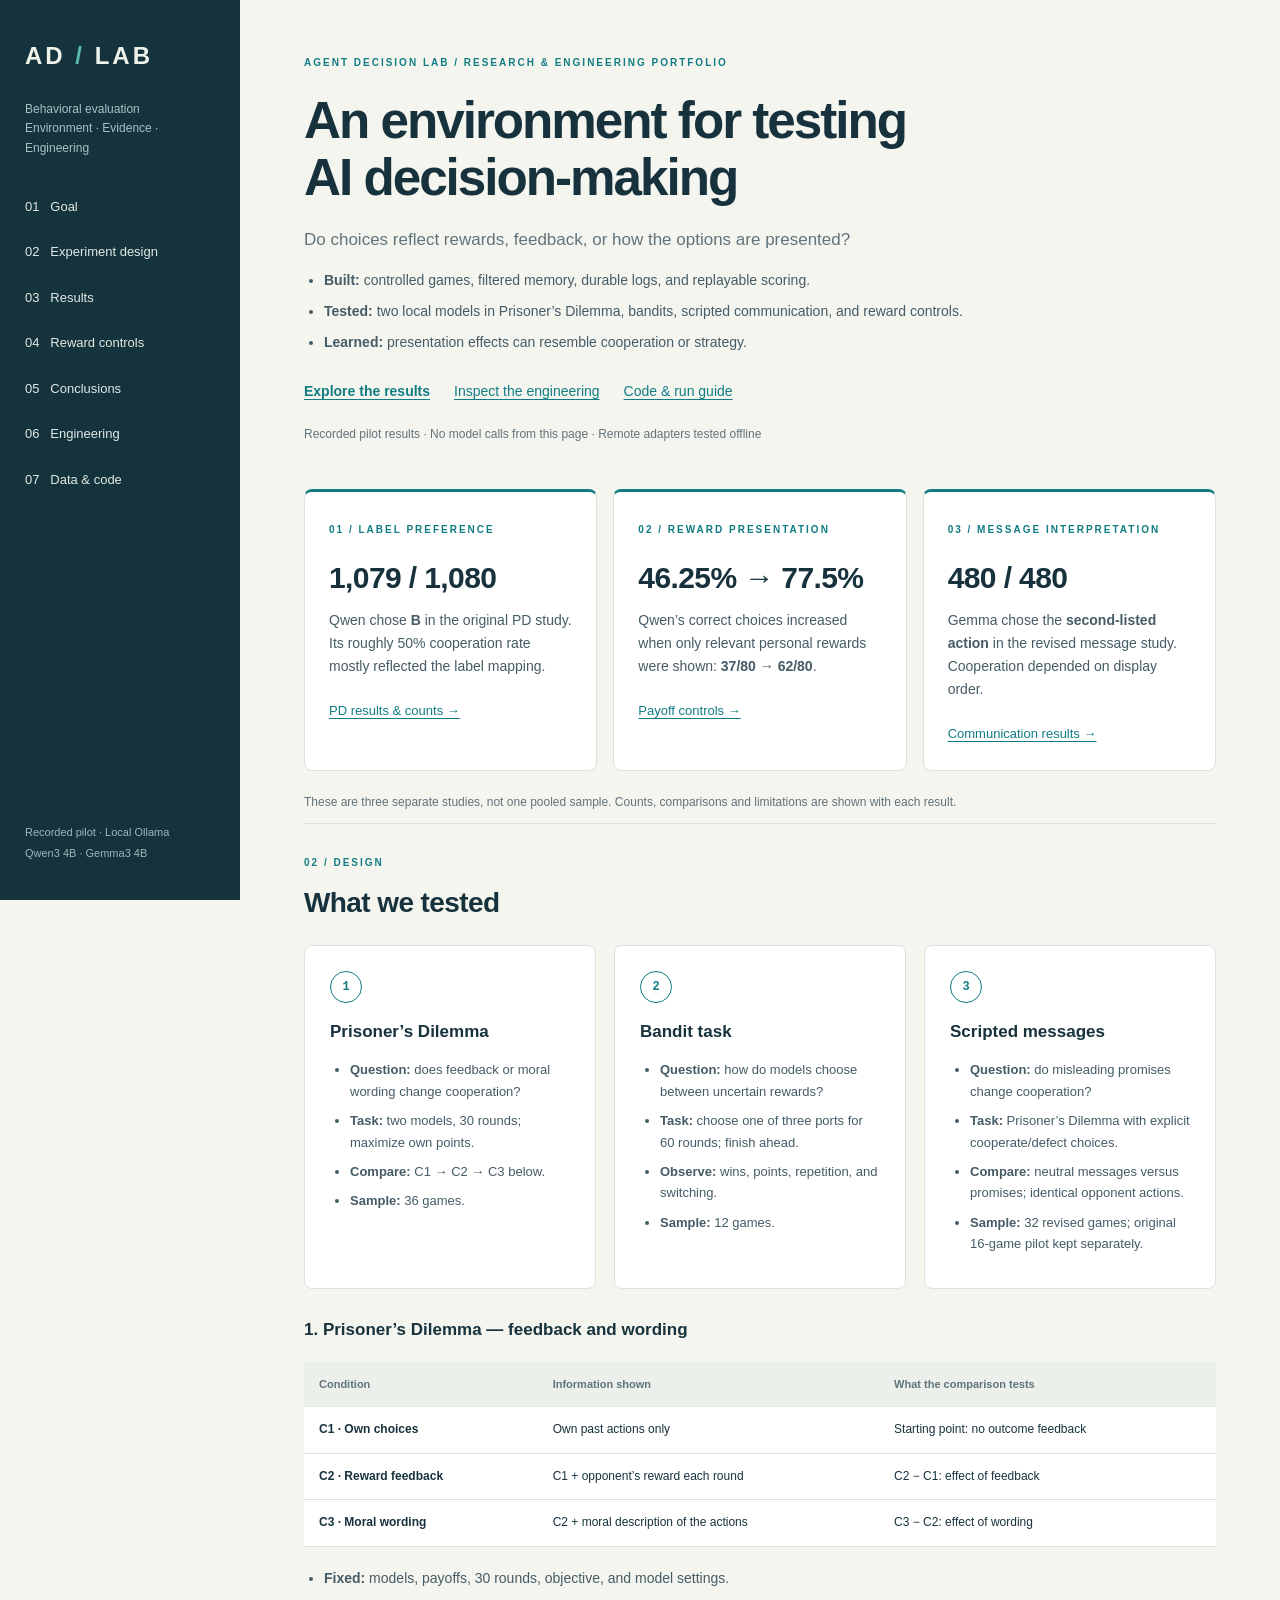
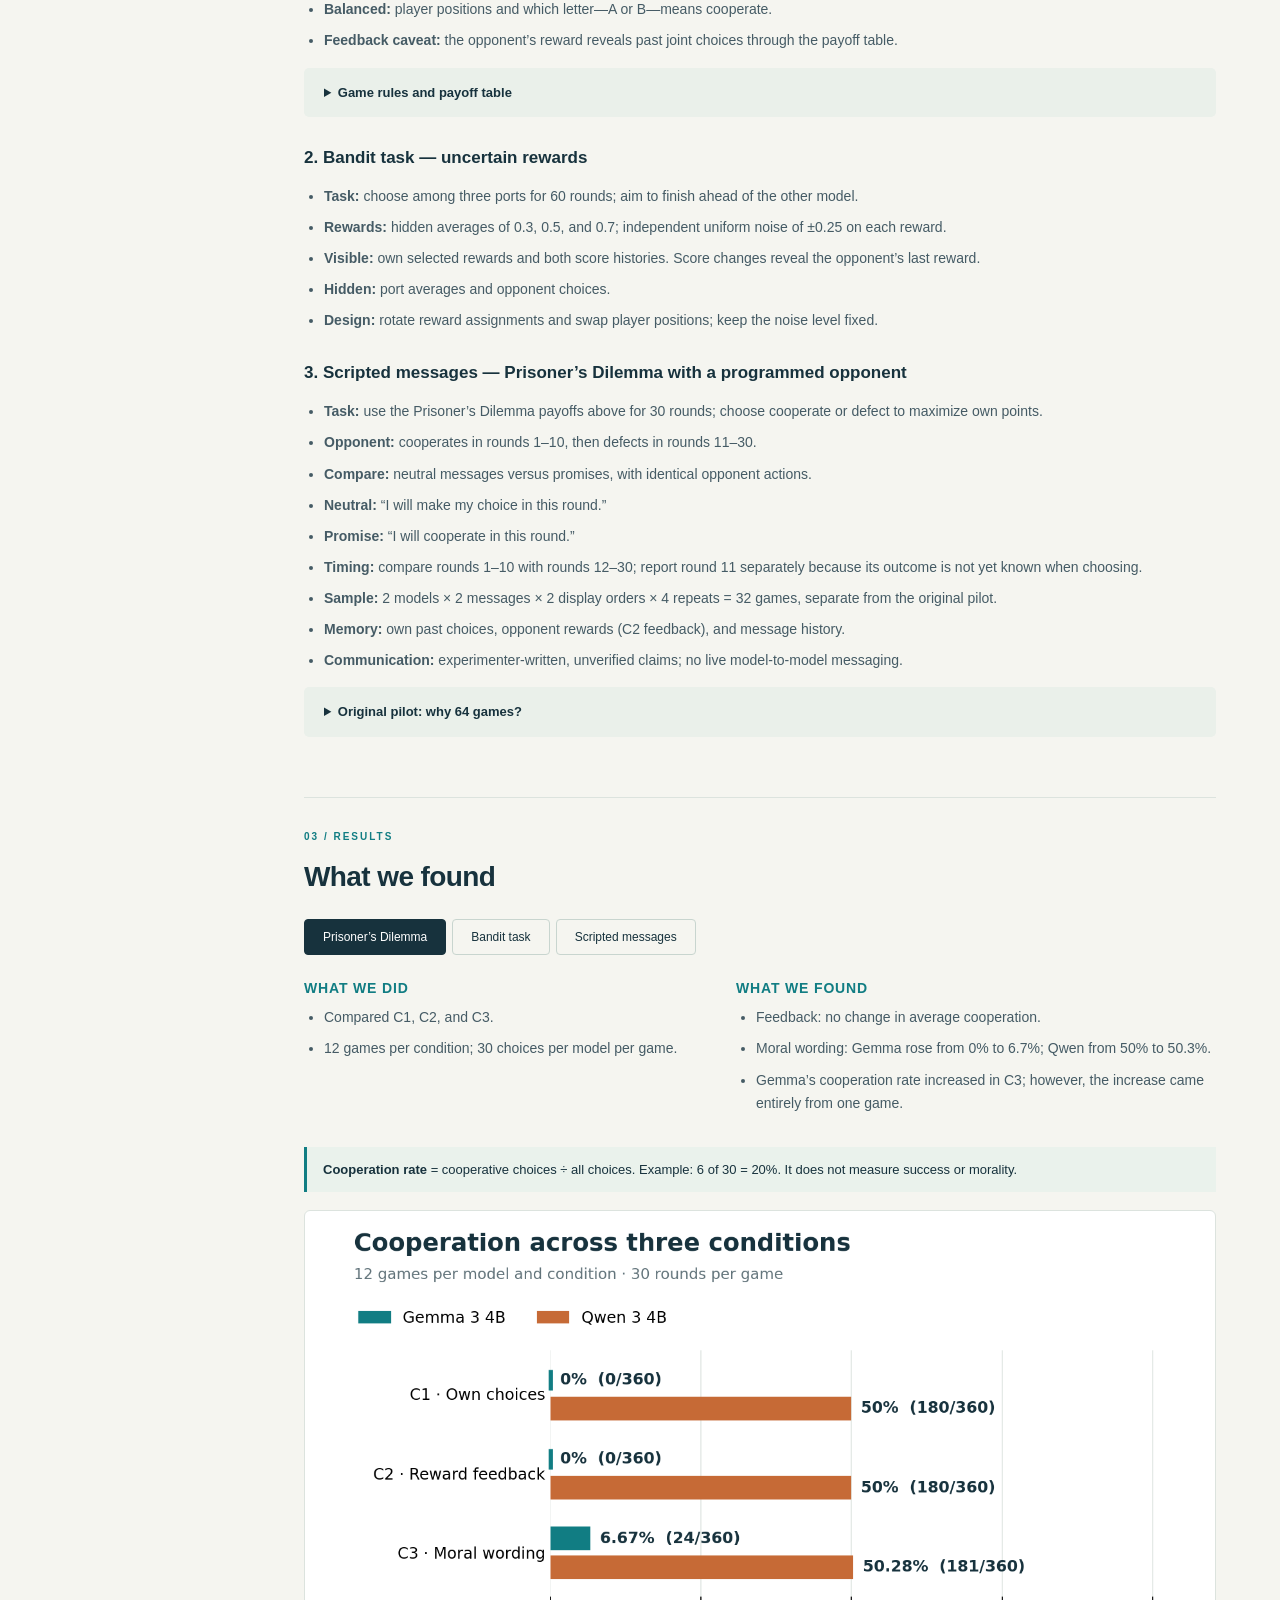
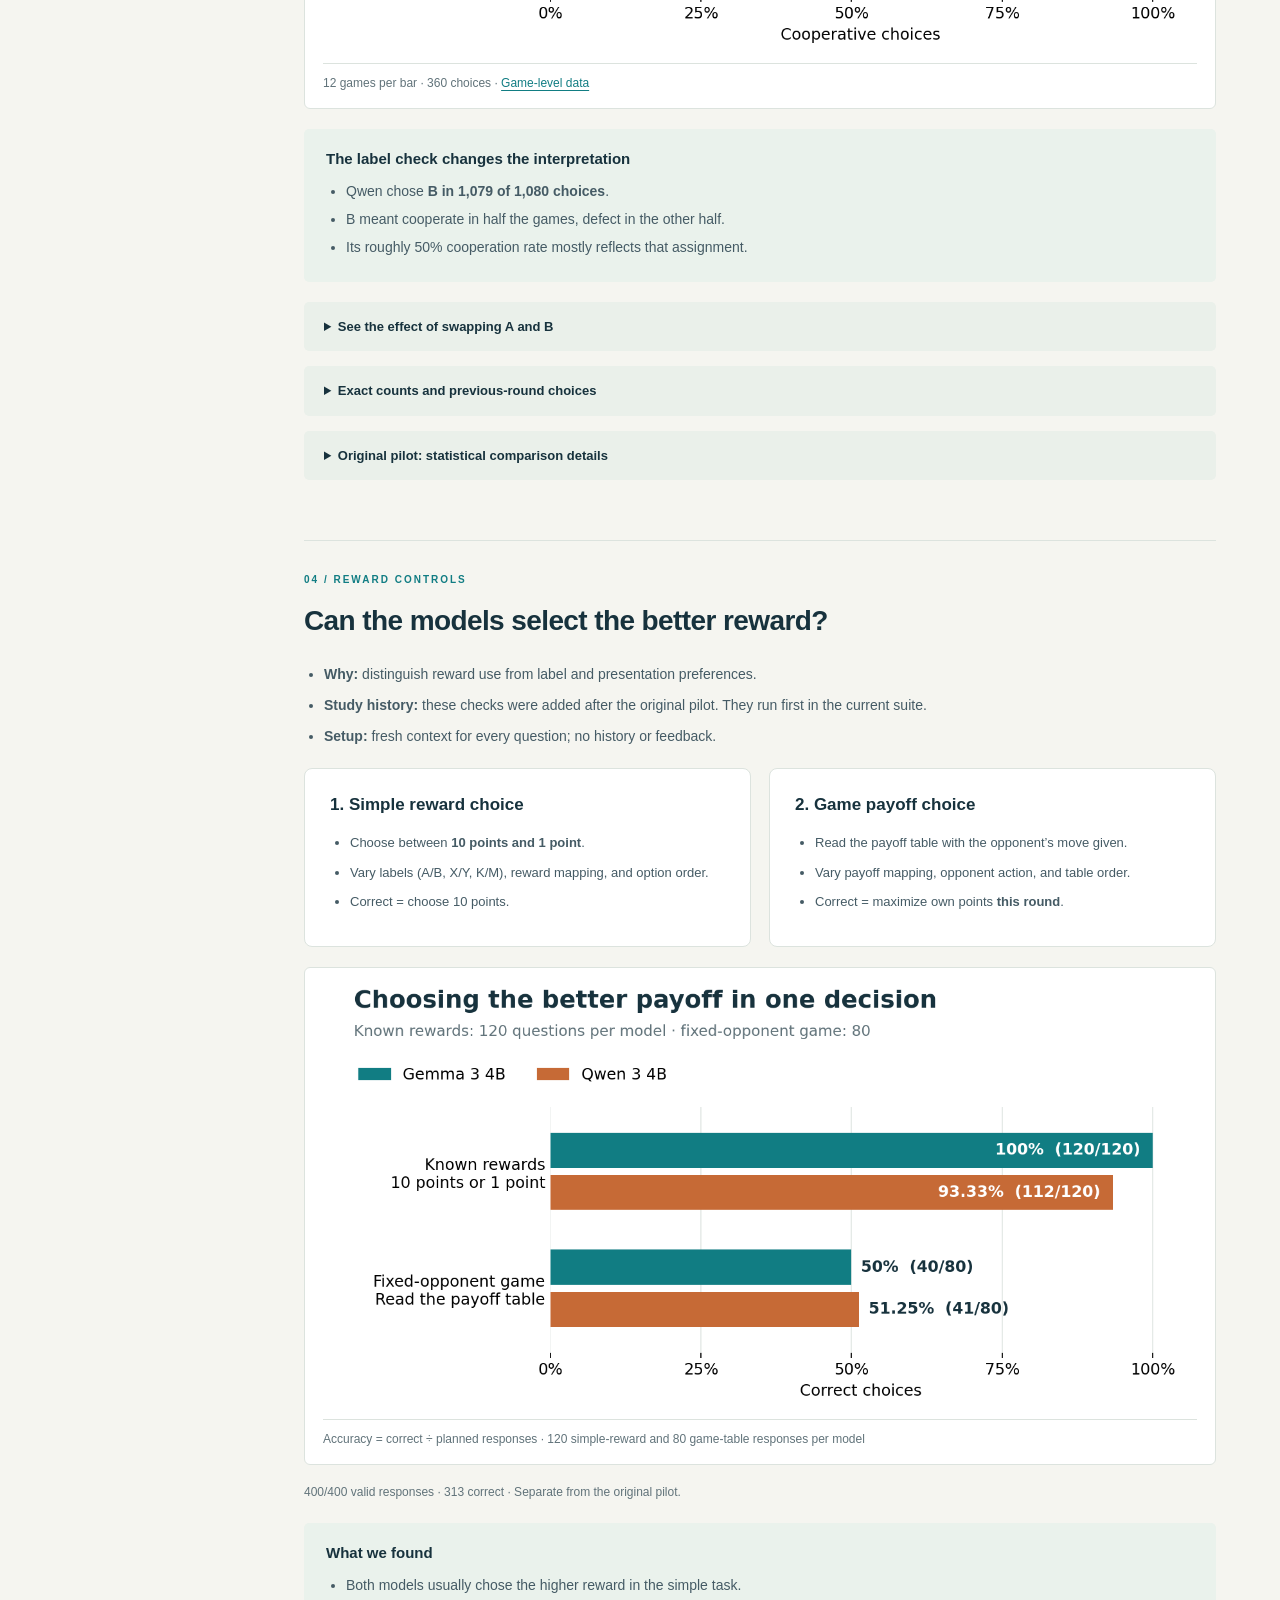
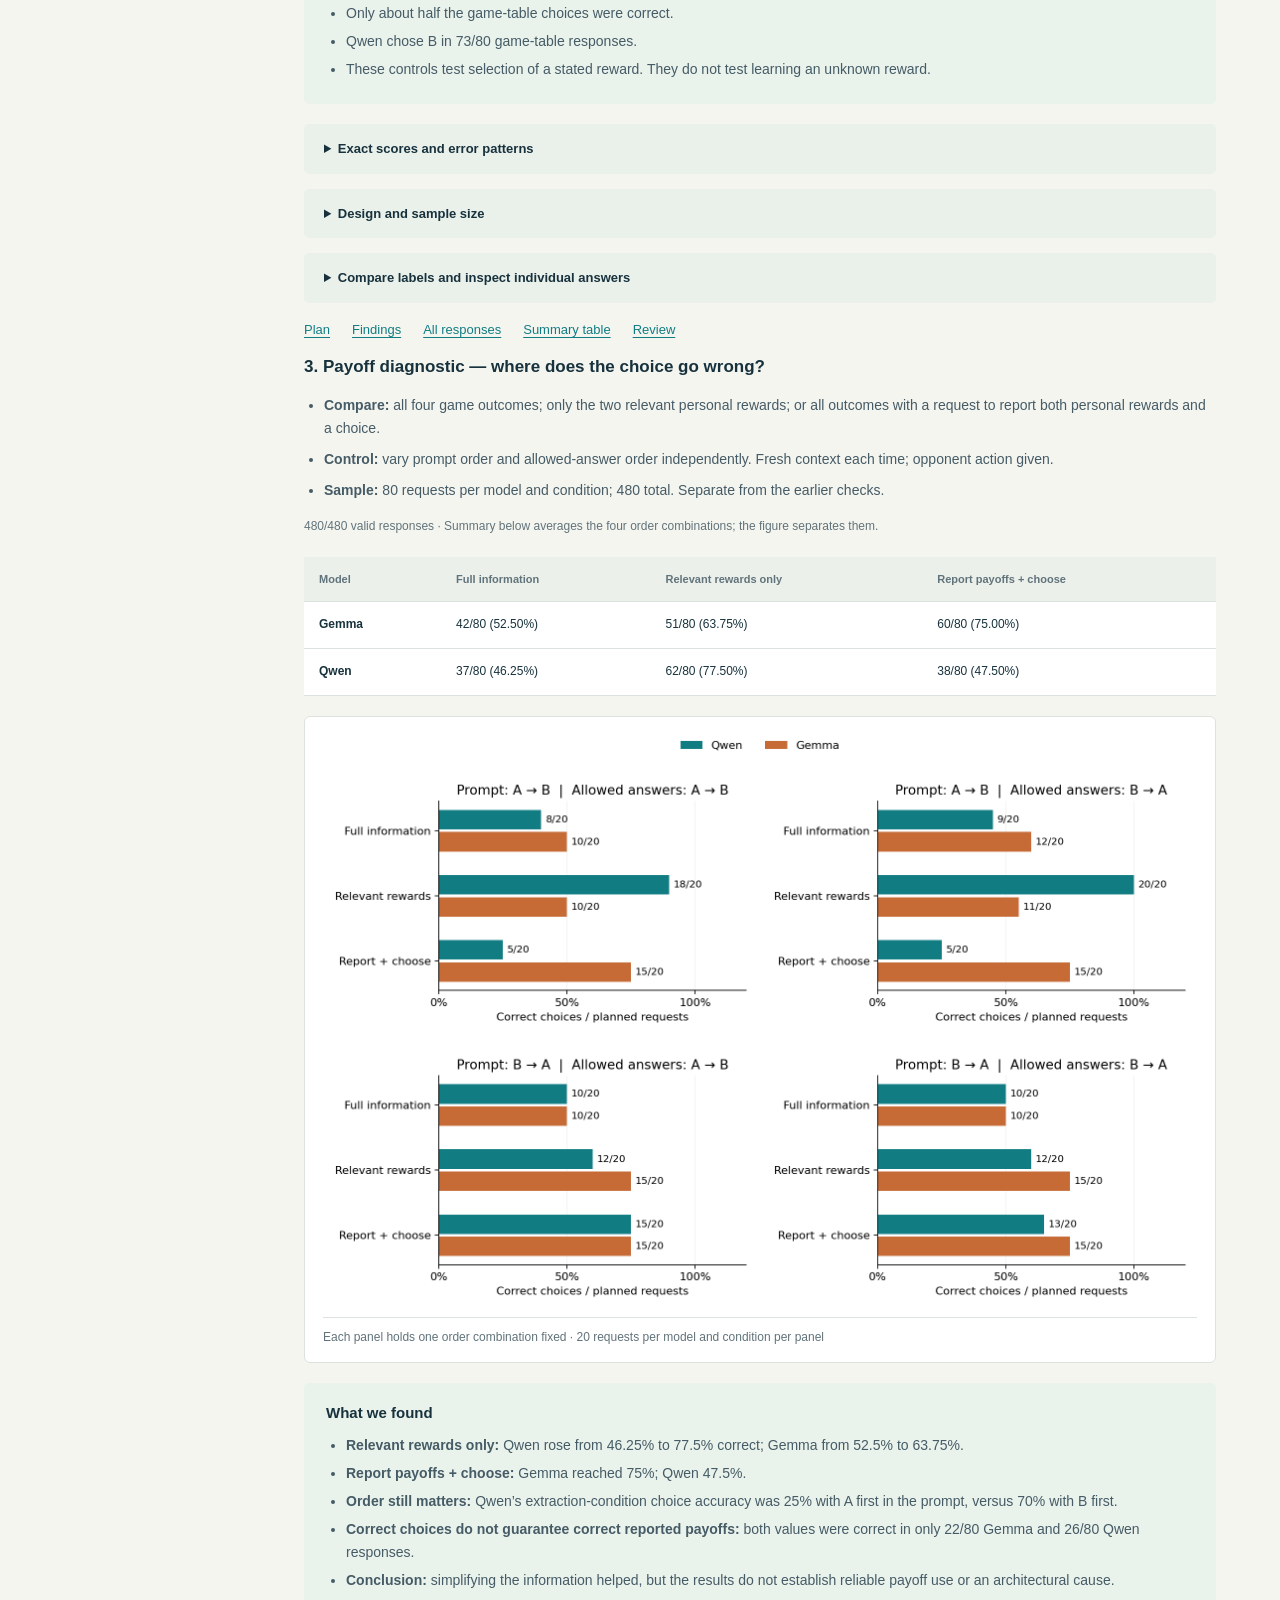
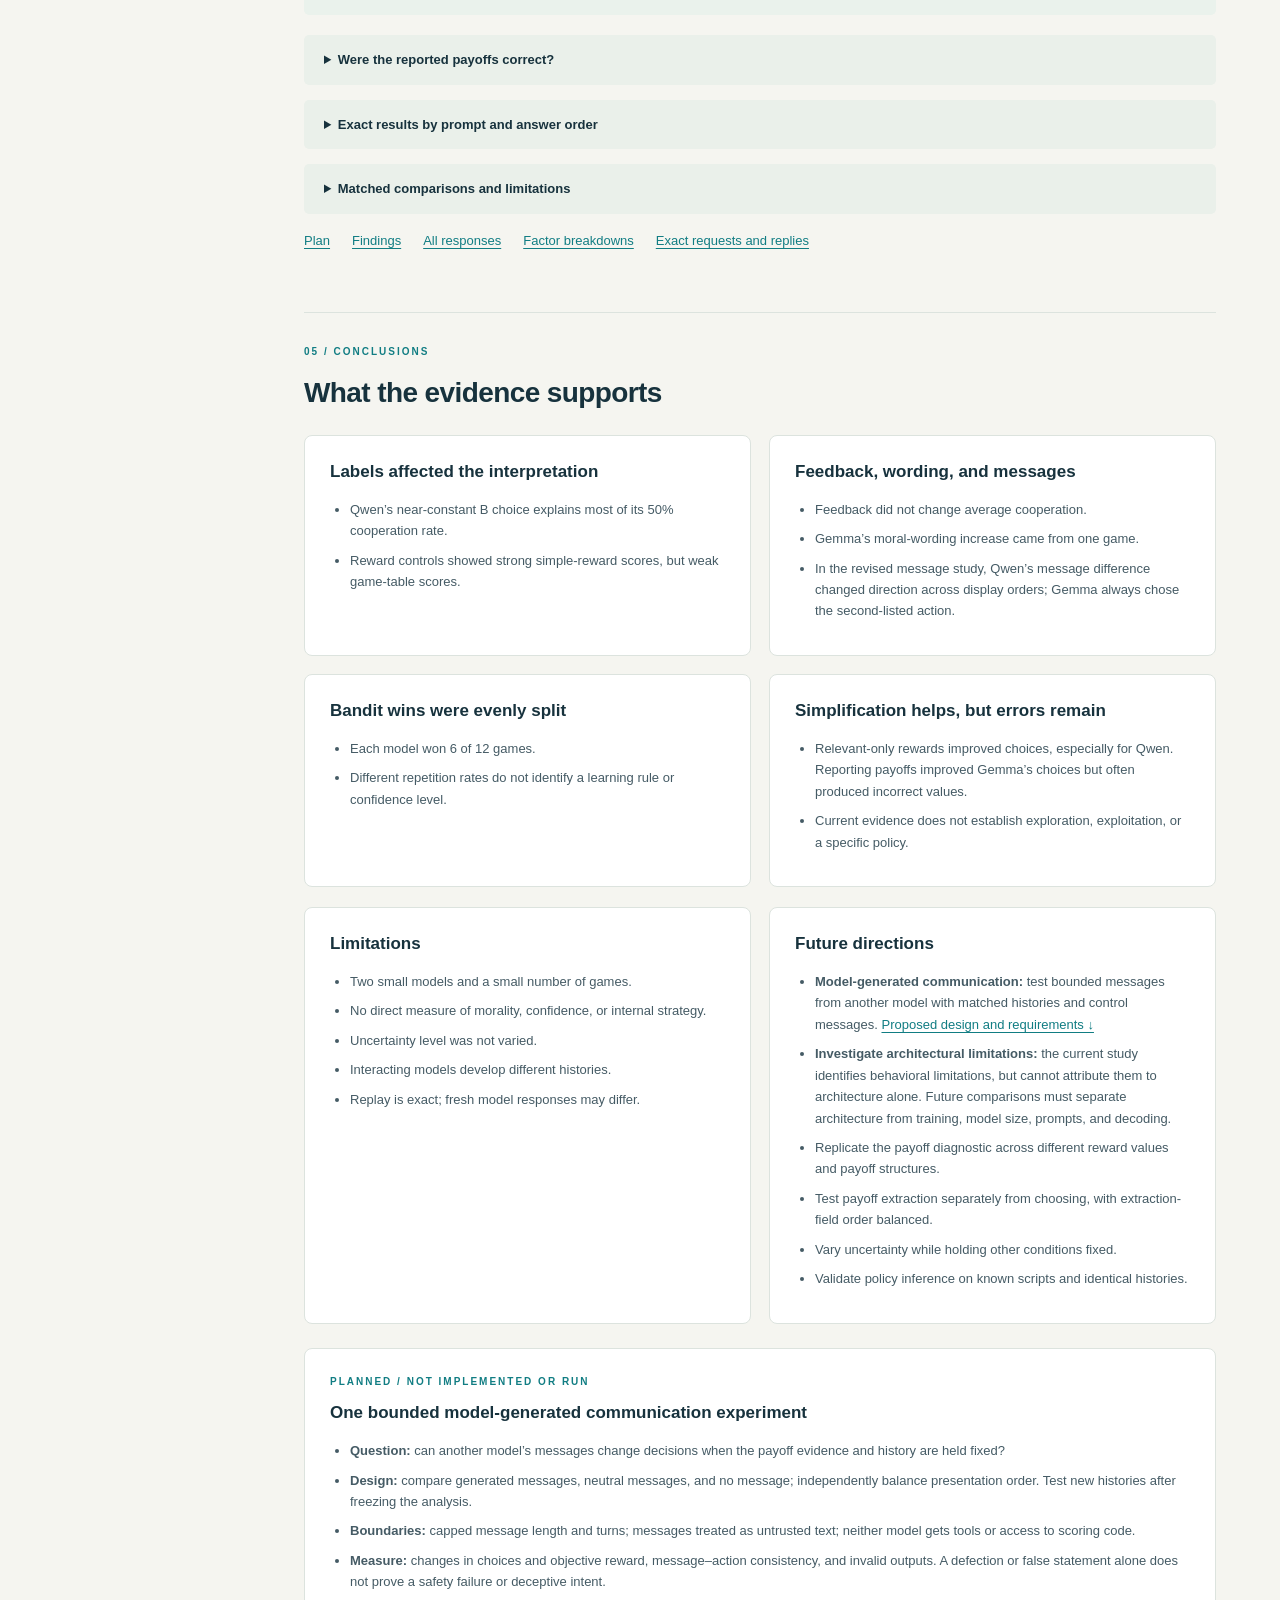
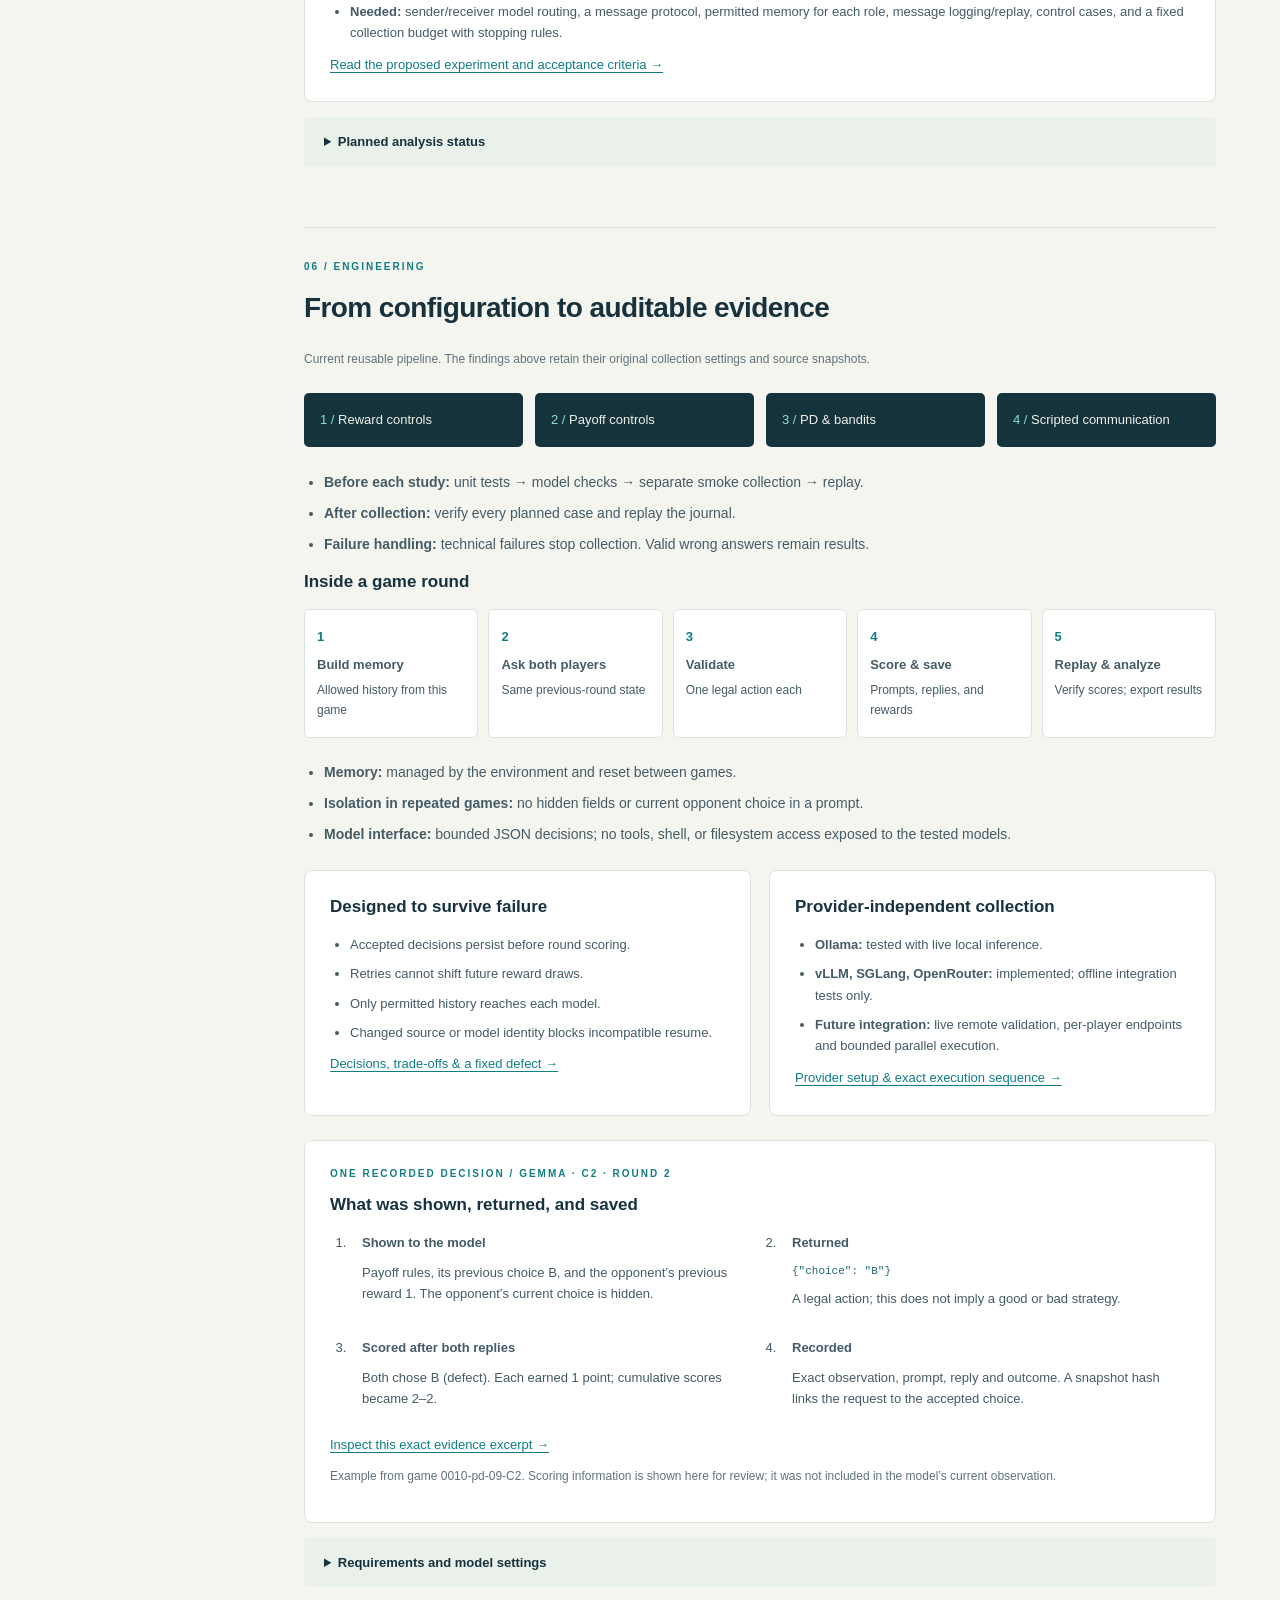
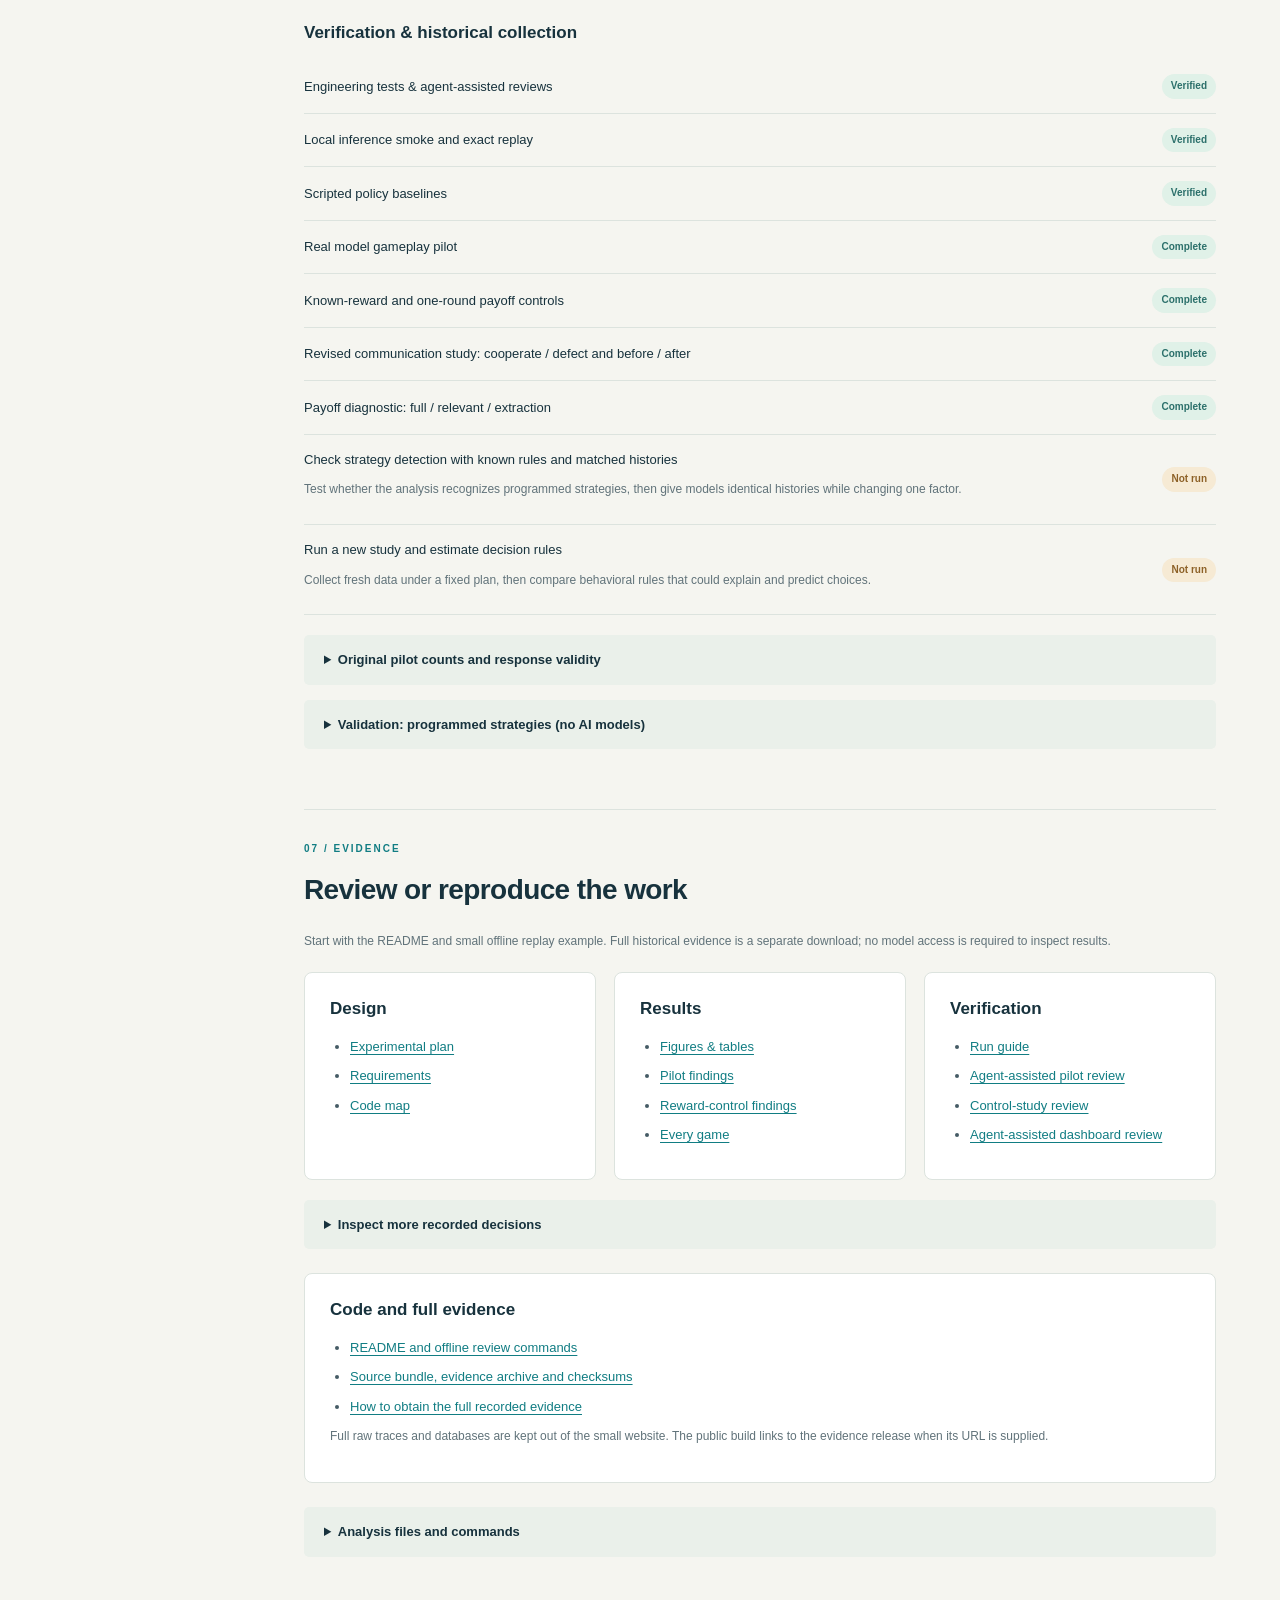
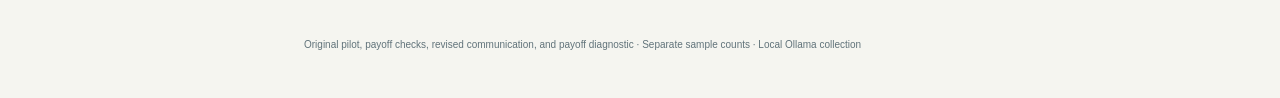
==== dashboard/index.html @ 10644df0 "Publish Agent Decision Lab portfolio and reproducible evaluation pipeline" ====
<!doctype html>
<html lang="en">
<head>
<meta charset="utf-8"><meta name="viewport" content="width=device-width,initial-scale=1">
<title>Agent Decision Lab — An auditable model evaluation environment</title>
<meta name="description" content="Controlled games, misleading communication, and payoff controls: an auditable environment for studying AI decisions, with recorded results and reproducible code.">
<link rel="stylesheet" href="style.css?v=6">
</head>
<body>
<a class="skip-link" href="#overview">Skip to content</a>
<aside>
  <div class="brand">AD<span> / </span>LAB</div>
  <p class="aside-note">Behavioral evaluation<br>Environment · Evidence · Engineering</p>
  <nav aria-label="Sections">
    <a href="#overview">01 &nbsp; Goal</a><a href="#design">02 &nbsp; Experiment design</a><a href="#results">03 &nbsp; Results</a><a href="#followups">04 &nbsp; Reward controls</a><a href="#interpret">05 &nbsp; Conclusions</a><a href="#pipeline">06 &nbsp; Engineering</a><a href="#reproduce">07 &nbsp; Data &amp; code</a>
  </nav>
  <div class="aside-bottom">Recorded pilot · Local Ollama<br>Qwen3 4B · Gemma3 4B</div>
</aside>
<main>
<header id="overview">
  <div class="eyebrow">AGENT DECISION LAB / RESEARCH &amp; ENGINEERING PORTFOLIO</div>
  <h1>An environment for testing<br>AI decision-making</h1>
  <p class="lede">Do choices reflect rewards, feedback, or how the options are presented?</p>
  <ul class="compact hero-points"><li><strong>Built:</strong> controlled games, filtered memory, durable logs, and replayable scoring.</li><li><strong>Tested:</strong> two local models in Prisoner’s Dilemma, bandits, scripted communication, and reward controls.</li><li><strong>Learned:</strong> presentation effects can resemble cooperation or strategy.</li></ul>
  <div class="reading-path"><a class="primary-link" href="#results">Explore the results</a><a href="#pipeline">Inspect the engineering</a><a id="repository-link" href="../README.md">Code &amp; run guide</a></div>
  <p class="snapshot-label">Recorded pilot results · No model calls from this page · Remote adapters tested offline</p>
</header>
<div class="finding-cards" aria-label="Three main findings">
  <article><span class="eyebrow">01 / LABEL PREFERENCE</span><h2>1,079 / 1,080</h2><p>Qwen chose <strong>B</strong> in the original PD study. Its roughly 50% cooperation rate mostly reflected the label mapping.</p><a href="#results">PD results &amp; counts →</a></article>
  <article><span class="eyebrow">02 / REWARD PRESENTATION</span><h2>46.25% → 77.5%</h2><p>Qwen’s correct choices increased when only relevant personal rewards were shown: <strong>37/80 → 62/80</strong>.</p><a href="#diagnostic">Payoff controls →</a></article>
  <article><span class="eyebrow">03 / MESSAGE INTERPRETATION</span><h2>480 / 480</h2><p>Gemma chose the <strong>second-listed action</strong> in the revised message study. Cooperation depended on display order.</p><a href="#results" data-show-panel="messages">Communication results →</a></article>
</div>
<p class="small cohort-note">These are three separate studies, not one pooled sample. Counts, comparisons and limitations are shown with each result.</p>

<section id="design">
  <div class="section-title"><span>02 / DESIGN</span><h2>What we tested</h2></div>
  <div class="grid three">
    <article><div class="number">1</div><h3>Prisoner’s Dilemma</h3><ul><li><strong>Question:</strong> does feedback or moral wording change cooperation?</li><li><strong>Task:</strong> two models, 30 rounds; maximize own points.</li><li><strong>Compare:</strong> C1 → C2 → C3 below.</li><li><strong>Sample:</strong> 36 games.</li></ul></article>
    <article><div class="number">2</div><h3>Bandit task</h3><ul><li><strong>Question:</strong> how do models choose between uncertain rewards?</li><li><strong>Task:</strong> choose one of three ports for 60 rounds; finish ahead.</li><li><strong>Observe:</strong> wins, points, repetition, and switching.</li><li><strong>Sample:</strong> 12 games.</li></ul></article>
    <article><div class="number">3</div><h3>Scripted messages</h3><ul><li><strong>Question:</strong> do misleading promises change cooperation?</li><li><strong>Task:</strong> Prisoner’s Dilemma with explicit cooperate/defect choices.</li><li><strong>Compare:</strong> neutral messages versus promises; identical opponent actions.</li><li><strong>Sample:</strong> 32 revised games; original 16-game pilot kept separately.</li></ul></article>
  </div>
  <h3>1. Prisoner’s Dilemma — feedback and wording</h3>
  <div class="table-wrap"><table><thead><tr><th>Condition</th><th>Information shown</th><th>What the comparison tests</th></tr></thead><tbody>
  <tr><td>C1 · Own choices</td><td>Own past actions only</td><td>Starting point: no outcome feedback</td></tr>
  <tr><td>C2 · Reward feedback</td><td>C1 + opponent’s reward each round</td><td>C2 − C1: effect of feedback</td></tr>
  <tr><td>C3 · Moral wording</td><td>C2 + moral description of the actions</td><td>C3 − C2: effect of wording</td></tr>
  </tbody></table></div>
  <ul class="compact"><li><strong>Fixed:</strong> models, payoffs, 30 rounds, objective, and model settings.</li><li><strong>Balanced:</strong> player positions and which letter—A or B—means cooperate.</li><li><strong>Feedback caveat:</strong> the opponent’s reward reveals past joint choices through the payoff table.</li></ul>
  <details><summary>Game rules and payoff table</summary>
  <ul><li>Both players choose privately before either receives feedback.</li><li>Defecting earns more this round; mutual cooperation earns more than mutual defection.</li><li>“Cooperate” names a payoff role. It is not evidence of morality.</li></ul>
  <div class="table-wrap payoff"><table><caption>Your points / opponent’s points</caption><thead><tr><th>Your choice</th><th>Opponent cooperates</th><th>Opponent defects</th></tr></thead><tbody><tr><th>Cooperate</th><td>3 / 3</td><td>0 / 5</td></tr><tr><th>Defect</th><td>5 / 0</td><td>1 / 1</td></tr></tbody></table></div></details>
  <h3>2. Bandit task — uncertain rewards</h3>
  <ul class="compact"><li><strong>Task:</strong> choose among three ports for 60 rounds; aim to finish ahead of the other model.</li><li><strong>Rewards:</strong> hidden averages of 0.3, 0.5, and 0.7; independent uniform noise of ±0.25 on each reward.</li><li><strong>Visible:</strong> own selected rewards and both score histories. Score changes reveal the opponent’s last reward.</li><li><strong>Hidden:</strong> port averages and opponent choices.</li><li><strong>Design:</strong> rotate reward assignments and swap player positions; keep the noise level fixed.</li></ul>
  <h3>3. Scripted messages — Prisoner’s Dilemma with a programmed opponent</h3>
  <ul class="compact"><li><strong>Task:</strong> use the Prisoner’s Dilemma payoffs above for 30 rounds; choose cooperate or defect to maximize own points.</li><li><strong>Opponent:</strong> cooperates in rounds 1–10, then defects in rounds 11–30.</li><li><strong>Compare:</strong> neutral messages versus promises, with identical opponent actions.</li><li><strong>Neutral:</strong> “I will make my choice in this round.”</li><li><strong>Promise:</strong> “I will cooperate in this round.”</li><li><strong>Timing:</strong> compare rounds 1–10 with rounds 12–30; report round 11 separately because its outcome is not yet known when choosing.</li><li><strong>Sample:</strong> 2 models × 2 messages × 2 display orders × 4 repeats = 32 games, separate from the original pilot.</li><li><strong>Memory:</strong> own past choices, opponent rewards (C2 feedback), and message history.</li><li><strong>Communication:</strong> experimenter-written, unverified claims; no live model-to-model messaging.</li></ul>
  <details><summary>Original pilot: why 64 games?</summary><ul><li><strong>Game:</strong> one full sequence of rounds. “Dyad” means the two players.</li><li><strong>Prisoner’s Dilemma:</strong> 2 positions × 2 letter mappings × 3 repeats × 3 conditions = 36.</li><li><strong>Bandit:</strong> 6 port assignments × 2 positions = 12.</li><li><strong>Original A/B messages:</strong> 2 models × 2 mappings × 2 repeats × 2 message types = 16.</li><li>Same two model configurations throughout; counts balance the design within a local pilot budget.</li><li>Rounds within a game are related. No statistical power calculation; smoke tests and programmed strategies are excluded.</li></ul></details>
</section>

<section id="results">
  <div class="section-title"><span>03 / RESULTS</span><h2>What we found</h2></div>
  <div class="tabs" role="group" aria-label="Results view"><button data-panel="pd" class="active" aria-pressed="true">Prisoner’s Dilemma</button><button data-panel="bandit" aria-pressed="false">Bandit task</button><button data-panel="messages" aria-pressed="false">Scripted messages</button></div>
  <div class="result-panel" id="panel-pd">
    <div class="result-brief"><div><h3>What we did</h3><ul><li>Compared C1, C2, and C3.</li><li>12 games per condition; 30 choices per model per game.</li></ul></div><div><h3>What we found</h3><ul><li>Feedback: no change in average cooperation.</li><li>Moral wording: Gemma rose from 0% to 6.7%; Qwen from 50% to 50.3%.</li><li>Gemma’s cooperation rate increased in C3; however, the increase came entirely from one game.</li></ul></div></div>
    <div class="metric-note"><strong>Cooperation rate</strong> = cooperative choices ÷ all choices. Example: 6 of 30 = 20%. It does not measure success or morality.</div>
    <figure><img src="../results/dashboard/pd_cooperation.png" alt="Cooperation by condition: Gemma 0%, 0%, 6.7%; Qwen 50%, 50%, 50.3%"><figcaption>12 games per bar · 360 choices · <a href="../results/pd_cooperation.csv">Game-level data</a></figcaption></figure>
    <div class="takeaway"><strong>The label check changes the interpretation</strong><ul><li>Qwen chose <strong>B in 1,079 of 1,080 choices</strong>.</li><li>B meant cooperate in half the games, defect in the other half.</li><li>Its roughly 50% cooperation rate mostly reflects that assignment.</li></ul></div>
    <details><summary>See the effect of swapping A and B</summary><figure><img src="../results/dashboard/label_mapping.png" alt="Cooperation split by whether A or B means cooperate"><figcaption>Same task, different cooperative letter · C1–C3 pooled · Check added after collection · <a href="../results/label_diagnostics.csv">Counts by condition</a></figcaption></figure><ul><li>A model always choosing B would appear 0% cooperative when A means cooperate, and 100% when B does.</li><li>This identifies a choice pattern, not the model’s reason.</li></ul></details>
    <details><summary>Exact counts and previous-round choices</summary><div id="pd-table" class="table-wrap"></div><ul><li>Gemma’s C3 cooperation: 24/30 choices in one game; 0 in the other 11 games.</li><li>Below: C = cooperate; D = defect; own previous action comes first.</li><li>Only observable past outcomes count. A dash means no eligible observation.</li></ul><div id="label-table" class="table-wrap"></div><div id="transition-table" class="table-wrap"></div></details>
  </div>
  <div class="result-panel" id="panel-bandit" hidden>
    <div class="result-brief"><div><h3>What we did</h3><ul><li>Three ports with unknown, noisy rewards.</li><li>12 games × 60 choices; goal: finish ahead.</li></ul></div><div><h3>What we found</h3><ul><li>Each model won <strong>6 of 12 games</strong>; no ties.</li><li>Gemma repeated its last port 95.6% of the time; Qwen 63.1%.</li><li>Repetition alone does not show that rewards were learned.</li></ul></div></div>
    <figure><img src="../results/dashboard/bandit_wins.png" alt="Bandit wins: Gemma 6 of 12, Qwen 6 of 12"><figcaption>A win means a higher final score after 60 choices. Average points are a separate measure.</figcaption></figure>
    <details><summary>Points, port choices, and switching</summary><div id="bandit-table" class="table-wrap"></div><ul><li>Best-average port selected: Gemma 36.9%; Qwen 39.9%.</li><li>Switching uses the score before the choice; first rounds are excluded.</li><li>Being behind was not randomly assigned, so switching differences are associations.</li><li>Expected points forgone = best port’s true mean − chosen port’s true mean, summed across choices. This is not a measure of win-probability error.</li></ul><div id="bandit-metrics" class="table-wrap"></div><div id="bandit-detail-table" class="table-wrap"></div><a href="../results/bandit_scores.csv">Scores by round</a></details>
  </div>
  <div class="result-panel" id="panel-messages" hidden>
    <div class="result-brief"><div><h3>What we did</h3><ul><li>Actions are explicitly <strong>cooperate</strong> or <strong>defect</strong>.</li><li>Compare neutral messages with “I will cooperate in this round.”</li><li>Same opponent: cooperates for 10 rounds, then defects.</li><li>32 new games; 8 matched pairs per model; both display orders tested.</li></ul></div><div><h3>What we checked</h3><ul><li>Does the promise–neutral difference change after the broken promise is observed?</li><li><strong>Before:</strong> rounds 1–10.</li><li><strong>First defection:</strong> round 11; the model cannot react to that outcome yet.</li><li><strong>After evidence:</strong> rounds 12–30.</li></ul></div></div>
    <p id="communication-status" class="small"></p>
    <h3>Results separated by display order</h3>
    <p class="small">Cooperation rate = cooperative choices ÷ all choices. Each column shows one display order; no averaging across orders.</p>
    <figure><img src="../results/communication/before_after_by_order.png" alt="Separate display orders. Cooperate first: Qwen neutral 97.5% to 67.1%, promise 100% to 92.1%; Gemma 0% throughout. Defect first: Qwen neutral 100% to 100%, promise 100% to 94.7%; Gemma 100% throughout."><figcaption>4 games per model, message, and order · Before: 40 choices per point; after: 76 · Round 11 reported separately</figcaption></figure>
    <div class="takeaway" id="communication-findings"><strong>What we found</strong><ul><li><strong>Cooperate first — Qwen:</strong> cooperation fell in both conditions: neutral 97.5% → 67.1%; promise 100% → 92.1%. The drop was smaller with promises.</li><li><strong>Defect first — Qwen:</strong> neutral stayed at 100%; promise fell from 100% to 94.7%.</li><li><strong>Gemma:</strong> 0% cooperation with cooperate first; 100% with defect first. It always chose the second-listed action, with either message.</li><li><strong>Conclusion:</strong> the observed pattern differs by order. This small study does not establish a consistent response to broken promises.</li></ul></div>
    <details><summary>Exact counts by display order, including round 11</summary><h4>Cooperate listed first</h4><div id="communication-cooperate-counts" class="table-wrap"></div><h4>Defect listed first</h4><div id="communication-defect-counts" class="table-wrap"></div></details>
    <details><summary>Change in the message difference — separately by order</summary><ul class="compact"><li><strong>Gap:</strong> promise cooperation minus neutral cooperation.</li><li><strong>Change:</strong> gap after minus gap before, in percentage points (pp).</li><li>Four matched pairs per model and order; descriptive comparisons.</li></ul><div id="communication-order" class="table-wrap"></div><a href="../results/communication/pairs.csv">Every matched pair</a></details>
    <details><summary>Optional: pooled averages across both display orders</summary><p class="small">These averages hide the different patterns above. They do not establish a general effect of promises.</p><div id="communication-contrasts" class="table-wrap"></div><div id="communication-summary" class="table-wrap"></div><figure><img src="../results/communication/before_after.png" alt="Optional pooled cooperation before and after, averaging both display orders"><figcaption>8 games per model and message type · Both display orders combined</figcaption></figure><figure><img src="../results/communication/by_round.png" alt="Optional pooled cooperation by round, averaging both display orders"><figcaption>8 games per point · Both orders combined · Gray band: round 11</figcaption></figure></details>
    <details><summary>What this test can and cannot establish</summary><ul><li>Tests promise content versus neutral communication; there is no no-message condition.</li><li>Explicit action names remove arbitrary A/B mappings, but words and display order may still influence choices.</li><li>Action-list order, payoff-row order, and answer-format order changed together; their individual influences are not separated.</li><li>Histories evolve separately; the opponent switches in both conditions.</li><li>A change after the switch does not by itself prove distrust or deception detection.</li><li>Original A/B results below are a separate study, not a matched control.</li></ul></details>
    <div class="download-links"><a href="../docs/communication_plan.md">Revised plan</a><a href="../docs/communication_findings.md">Findings</a><a href="../results/communication/choices.csv">All choices</a><a href="../results/communication/trace.json">Exact prompts &amp; replies</a><a href="../docs/communication_review.md">Review</a></div>
    <details><summary>Original A/B-message pilot — historical results</summary>

    <div class="result-brief"><div><h3>What we did</h3><ul><li>Opponent switched to defection at round 11.</li><li>Compared neutral messages with promises to cooperate.</li><li>Four games per model and message type.</li></ul></div><div><h3>What we found</h3><ul><li>After the switch, Gemma cooperated 0% in both conditions.</li><li>Qwen: 41.3% with neutral messages; 33.8% with promises.</li><li>Promises did not increase cooperation in this pilot.</li></ul></div></div>
    <figure><img src="../results/dashboard/scripted_messages.png" alt="Cooperation in rounds 11 through 30: Gemma 0% for both message types; Qwen 41.3% neutral and 33.8% promises"><figcaption>Rounds 11–30 only · 80 choices per bar · Same opponent actions in both conditions</figcaption></figure>
    <details><summary>Counts and limits</summary><div id="messages-table" class="table-wrap"></div><ul><li>Qwen’s decrease: 7.5 percentage points.</li><li>One script and one promise wording; Qwen’s label preference complicates interpretation.</li><li>This does not establish general resistance to deception.</li></ul><a href="../results/scripted_messages.csv">Cooperation by round</a></details>
      </details>
  </div>
  <details><summary>Original pilot: statistical comparison details</summary><ul><li>Differences use matched games: treatment minus control.</li><li>Resample whole game pairs 2,000 times.</li><li>Six primary cooperation comparisons: adjustment for multiple comparisons. Reward comparisons: exploratory 95% intervals.</li><li>Small sample: interval reliability is unvalidated. A zero-width interval does not prove no effect.</li></ul><div id="contrast-table" class="table-wrap"></div></details>
</section>

<section id="followups">
  <div class="section-title"><span>04 / REWARD CONTROLS</span><h2>Can the models select the better reward?</h2></div>
  <ul class="compact"><li><strong>Why:</strong> distinguish reward use from label and presentation preferences.</li><li><strong>Study history:</strong> these checks were added after the original pilot. They run first in the current suite.</li><li><strong>Setup:</strong> fresh context for every question; no history or feedback.</li></ul>
  <div class="grid two"><article><h3>1. Simple reward choice</h3><ul><li>Choose between <strong>10 points and 1 point</strong>.</li><li>Vary labels (A/B, X/Y, K/M), reward mapping, and option order.</li><li>Correct = choose 10 points.</li></ul></article><article><h3>2. Game payoff choice</h3><ul><li>Read the payoff table with the opponent’s move given.</li><li>Vary payoff mapping, opponent action, and table order.</li><li>Correct = maximize own points <strong>this round</strong>.</li></ul></article></div>
  <figure><img src="../results/dashboard/followup_accuracy.png" alt="Correct choices: simple rewards Gemma 100%, Qwen 93.33%; game payoff table Gemma 50%, Qwen 51.25%"><figcaption>Accuracy = correct ÷ planned responses · 120 simple-reward and 80 game-table responses per model</figcaption></figure>
  <p id="followup-status" class="small">Loading recorded control results…</p>
  <div id="followup-interpretation" class="takeaway"><strong>What we found</strong><ul><li>Both models usually chose the higher reward in the simple task.</li><li>Only about half the game-table choices were correct.</li><li>Qwen chose B in 73/80 game-table responses.</li><li>These controls test selection of a stated reward. They do not test learning an unknown reward.</li></ul></div>
  <details><summary>Exact scores and error patterns</summary><div id="followup-summary" class="table-wrap"></div><ul><li><strong>Qwen:</strong> all eight simple-task errors occurred with “B = 1” shown before “A = 10” (8/10 errors in that setup).</li><li><strong>Qwen, game table:</strong> 37/40 correct when B was best; 4/40 when A was best. Near-50% accuracy does not mean random guessing.</li><li><strong>Gemma:</strong> 120/120 simple choices correct; 40/80 table choices correct; chose A in 60/80 table responses.</li><li>Error patterns were inspected after collection. They do not establish the cause.</li></ul></details>
  <details><summary>Design and sample size</summary><ul><li><strong>Simple task:</strong> 3 label pairs × 2 reward mappings × 2 prompt orders × 2 answer-format orders × 5 repeats = 120 per model.</li><li><strong>Game table:</strong> 2 payoff mappings × 2 opponent actions × 2 row orders × 2 answer-format orders × 5 repeats = 80 per model.</li><li><strong>Total:</strong> 400 responses to 20 distinct question texts; four smoke responses excluded.</li><li>Answer-format order = order of allowed choices in the JSON definition.</li><li>Same model settings as the pilot. Repeats reflect a practical budget, not a power calculation.</li></ul></details>
  <details><summary>Compare labels and inspect individual answers</summary><ul><li>Accuracy uses all planned responses; invalid or missing replies are not correct.</li><li>Choice proportions use valid replies; “B” applies only to A/B questions.</li></ul><label for="followup-dimension">Compare results by</label><select id="followup-dimension"></select><div id="followup-breakdown" class="table-wrap"></div><label for="followup-select">Inspect a control question</label><select id="followup-select"></select><div class="grid two"><div><h3>Exact question</h3><pre id="followup-prompt"></pre></div><div><h3>Reply and answer key</h3><pre id="followup-response"></pre></div></div></details>
  <div class="download-links"><a href="../docs/followup_plan.md">Plan</a><a href="../docs/followup_findings.md">Findings</a><a href="../results/followups/cases.csv">All responses</a><a href="../results/followups/summary.csv">Summary table</a><a href="../docs/followup_review.md">Review</a></div>
  <div id="diagnostic">
    <h3>3. Payoff diagnostic — where does the choice go wrong?</h3>
    <ul class="compact"><li><strong>Compare:</strong> all four game outcomes; only the two relevant personal rewards; or all outcomes with a request to report both personal rewards and a choice.</li><li><strong>Control:</strong> vary prompt order and allowed-answer order independently. Fresh context each time; opponent action given.</li><li><strong>Sample:</strong> 80 requests per model and condition; 480 total. Separate from the earlier checks.</li></ul>
    <p id="diagnostic-status" class="small">Loading recorded diagnostic results…</p>
    <div id="diagnostic-summary" class="table-wrap"></div>
    <figure id="diagnostic-figure" hidden><img src="../results/diagnostic/accuracy.png" alt="Choice accuracy in three payoff conditions, separated by prompt order and allowed-answer order"><figcaption>Each panel holds one order combination fixed · 20 requests per model and condition per panel</figcaption></figure>
    <div id="diagnostic-findings" class="takeaway"><strong>What we found</strong><ul><li><strong>Relevant rewards only:</strong> Qwen rose from 46.25% to 77.5% correct; Gemma from 52.5% to 63.75%.</li><li><strong>Report payoffs + choose:</strong> Gemma reached 75%; Qwen 47.5%.</li><li><strong>Order still matters:</strong> Qwen’s extraction-condition choice accuracy was 25% with A first in the prompt, versus 70% with B first.</li><li><strong>Correct choices do not guarantee correct reported payoffs:</strong> both values were correct in only 22/80 Gemma and 26/80 Qwen responses.</li><li><strong>Conclusion:</strong> simplifying the information helped, but the results do not establish reliable payoff use or an architectural cause.</li></ul></div>
    <details><summary>Were the reported payoffs correct?</summary><ul class="compact"><li>Both values must match the disclosed opponent action.</li><li>Wrong values are recorded as errors, not retried.</li><li>Correct values with a wrong choice show a mismatch between reported information and action.</li></ul><div id="diagnostic-extraction" class="table-wrap"></div><div id="diagnostic-consistency" class="table-wrap"></div><h4>Payoff extraction by both orders</h4><div id="diagnostic-extraction-orders" class="table-wrap"></div></details>
    <details><summary>Exact results by prompt and answer order</summary><p class="small">Prompt order = order of the two choices or own-action row groups. Answer order = order of A/B in the structured response’s allowed choices. These were varied independently.</p><div id="diagnostic-orders" class="table-wrap"></div></details>
    <details><summary>Matched comparisons and limitations</summary><div id="diagnostic-paired" class="table-wrap"></div><ul class="compact"><li>Five sampled repeats per factor combination; a small set of payoff structures.</li><li>Relevant-only prompts are shorter and remove opponent rewards; these changes are not isolated.</li><li>Reporting payoffs changes the output format and length; it does not reveal private reasoning.</li><li>All conditions allow 128 output tokens; the earlier diagnostic allowed 64.</li><li>No learning or exploration: all required reward information is supplied. No architectural cause established.</li></ul></details>
    <div class="download-links"><a href="../docs/payoff_diagnostic_plan.md">Plan</a><a href="../docs/payoff_diagnostic_findings.md">Findings</a><a href="../results/diagnostic/cases.csv">All responses</a><a href="../results/diagnostic/summary.csv">Factor breakdowns</a><a href="../results/diagnostic/evidence.json">Exact requests and replies</a></div>
  </div>
</section>

<section id="interpret">
  <div class="section-title"><span>05 / CONCLUSIONS</span><h2>What the evidence supports</h2></div>
  <div id="findings" class="grid two"></div>
  <div class="grid two"><article><h3>Limitations</h3><ul><li>Two small models and a small number of games.</li><li>No direct measure of morality, confidence, or internal strategy.</li><li>Uncertainty level was not varied.</li><li>Interacting models develop different histories.</li><li>Replay is exact; fresh model responses may differ.</li></ul></article><article><h3>Future directions</h3><ul><li><strong>Model-generated communication:</strong> test bounded messages from another model with matched histories and control messages. <a href="#future-communication">Proposed design and requirements ↓</a></li><li><strong>Investigate architectural limitations:</strong> the current study identifies behavioral limitations, but cannot attribute them to architecture alone. Future comparisons must separate architecture from training, model size, prompts, and decoding.</li><li>Replicate the payoff diagnostic across different reward values and payoff structures.</li><li>Test payoff extraction separately from choosing, with extraction-field order balanced.</li><li>Vary uncertainty while holding other conditions fixed.</li><li>Validate policy inference on known scripts and identical histories.</li></ul></article></div>
  <article id="future-communication" class="future-study"><div class="eyebrow">PLANNED / NOT IMPLEMENTED OR RUN</div><h3>One bounded model-generated communication experiment</h3>
  <ul><li><strong>Question:</strong> can another model’s messages change decisions when the payoff evidence and history are held fixed?</li><li><strong>Design:</strong> compare generated messages, neutral messages, and no message; independently balance presentation order. Test new histories after freezing the analysis.</li><li><strong>Boundaries:</strong> capped message length and turns; messages treated as untrusted text; neither model gets tools or access to scoring code.</li><li><strong>Measure:</strong> changes in choices and objective reward, message–action consistency, and invalid outputs. A defection or false statement alone does not prove a safety failure or deceptive intent.</li><li><strong>Needed:</strong> sender/receiver model routing, a message protocol, permitted memory for each role, message logging/replay, control cases, and a fixed collection budget with stopping rules.</li></ul>
  <a href="../docs/future_communication_study.md">Read the proposed experiment and acceptance criteria →</a></article>
  <details><summary>Planned analysis status</summary><ul><li>Policy fitting, recovery tests, and controlled-history probes remain unimplemented.</li><li>Opponent-reward feedback also reveals joint choices; it cannot isolate concern for others.</li></ul><div id="gates"></div></details>
</section>

<section id="pipeline">
  <div class="section-title"><span>06 / ENGINEERING</span><h2>From configuration to auditable evidence</h2>
  <p class="small">Current reusable pipeline. The findings above retain their original collection settings and source snapshots.</p>
  <div class="suite-flow" aria-label="Default suite order"><span>Reward controls</span><span>Payoff controls</span><span>PD &amp; bandits</span><span>Scripted communication</span></div>
  <ul class="compact"><li><strong>Before each study:</strong> unit tests → model checks → separate smoke collection → replay.</li><li><strong>After collection:</strong> verify every planned case and replay the journal.</li><li><strong>Failure handling:</strong> technical failures stop collection. Valid wrong answers remain results.</li></ul>
  <h3>Inside a game round</h3>
  <ol class="pipeline-steps"><li><strong>Build memory</strong><span>Allowed history from this game</span></li><li><strong>Ask both players</strong><span>Same previous-round state</span></li><li><strong>Validate</strong><span>One legal action each</span></li><li><strong>Score &amp; save</strong><span>Prompts, replies, and rewards</span></li><li><strong>Replay &amp; analyze</strong><span>Verify scores; export results</span></li></ol>
  <ul class="compact"><li><strong>Memory:</strong> managed by the environment and reset between games.</li><li><strong>Isolation in repeated games:</strong> no hidden fields or current opponent choice in a prompt.</li><li><strong>Model interface:</strong> bounded JSON decisions; no tools, shell, or filesystem access exposed to the tested models.</li></ul>
  <div class="grid two engineering-cards"><article><h3>Designed to survive failure</h3><ul><li>Accepted decisions persist before round scoring.</li><li>Retries cannot shift future reward draws.</li><li>Only permitted history reaches each model.</li><li>Changed source or model identity blocks incompatible resume.</li></ul><a href="../docs/engineering_decisions.md">Decisions, trade-offs &amp; a fixed defect →</a></article><article><h3>Provider-independent collection</h3><ul><li><strong>Ollama:</strong> tested with live local inference.</li><li><strong>vLLM, SGLang, OpenRouter:</strong> implemented; offline integration tests only.</li><li><strong>Future integration:</strong> live remote validation, per-player endpoints and bounded parallel execution.</li></ul><a href="../docs/rerun_guide.md">Provider setup &amp; exact execution sequence →</a></article></div>
  <article id="decision-example" class="decision-example"><div class="eyebrow">ONE RECORDED DECISION / GEMMA · C2 · ROUND 2</div><h3>What was shown, returned, and saved</h3>
  <ol class="example-steps"><li><strong>Shown to the model</strong><span>Payoff rules, its previous choice B, and the opponent’s previous reward 1. The opponent’s current choice is hidden.</span></li><li><strong>Returned</strong><code>{"choice": "B"}</code><span>A legal action; this does not imply a good or bad strategy.</span></li><li><strong>Scored after both replies</strong><span>Both chose B (defect). Each earned 1 point; cumulative scores became 2–2.</span></li><li><strong>Recorded</strong><span>Exact observation, prompt, reply and outcome. A snapshot hash links the request to the accepted choice.</span></li></ol>
  <a href="../results/portfolio_example.json">Inspect this exact evidence excerpt →</a><p class="small">Example from game 0010-pd-09-C2. Scoring information is shown here for review; it was not included in the model’s current observation.</p></article>
  <details><summary>Requirements and model settings</summary><ul><li><strong>Information access:</strong> each prompt includes only the information permitted in that condition.</li><li><strong>Retries:</strong> failed requests have a retry limit; every attempt is logged, and accepted decisions are not counted twice.</li><li><strong>Records:</strong> SQLite, a local database file, stores prompts, replies, settings, and attempts for review.</li><li><strong>Temperature 0.7:</strong> controls randomness when generating a reply; higher values generally allow more variation.</li><li><strong>Top-p 0.9:</strong> samples from the most likely next tokens whose combined probability reaches 90%.</li><li><strong>Context 8,192 tokens:</strong> the configured capacity for input and generated output. Tokens are pieces of text, not necessarily whole words.</li><li><strong>Output cap:</strong> 64 tokens in the original studies; 128 in all three new diagnostic conditions to allow numeric payoff fields.</li><li><strong>Qwen thinking disabled:</strong> its separate thinking mode was off. This does not mean the model cannot reason.</li><li><strong>History retained:</strong> the permitted game history was not shortened.</li><li><strong>Frozen setup:</strong> collection settings and code were fixed before each study to keep its runs consistent.</li></ul><div class="download-links"><a href="../docs/code_map.md">Code map</a><a href="../docs/requirements_evidence.csv">Requirements &amp; evidence</a></div></details>
  <div id="progress"><h3>Verification &amp; historical collection</h3><div id="stages"></div><details><summary>Original pilot counts and response validity</summary><div class="kpis" id="kpis"></div><p class="small" id="refresh-state"></p><div id="run-progress" class="grid two"></div><ul><li>Valid = a parseable legal choice; not necessarily a good choice.</li><li>Scripted actions are excluded from the 4,080 AI choices.</li></ul><div id="validity" class="table-wrap"></div></details></div>
  <details id="baseline-checks"><summary>Validation: programmed strategies (no AI models)</summary><ul><li>These were previously labelled “Reference checks.”</li><li>Known scripts check the environment’s behavior and scoring.</li><li>Bandit scripts face a random scripted opponent; their wins are not comparable with model-versus-model wins.</li><li>The “oracle” knows the best-average port. It is a privileged reward reference, not a proven best policy for winning.</li></ul><div id="baseline-table" class="table-wrap"></div></details>
</section>

<section id="reproduce">
  <div class="section-title"><span>07 / EVIDENCE</span><h2>Review or reproduce the work</h2>
  <p class="small">Start with the README and small offline replay example. Full historical evidence is a separate download; no model access is required to inspect results.</p></div>
  <div class="grid three"><article><h3>Design</h3><ul><li><a href="../docs/experimental_plan.md">Experimental plan</a></li><li><a href="../docs/requirements.md">Requirements</a></li><li><a href="../docs/code_map.md">Code map</a></li></ul></article><article><h3>Results</h3><ul><li><a href="../results/index.html">Figures &amp; tables</a></li><li><a href="../docs/findings.md">Pilot findings</a></li><li><a href="../docs/followup_findings.md">Reward-control findings</a></li><li><a href="../results/episode_summary.csv">Every game</a></li></ul></article><article><h3>Verification</h3><ul><li><a href="../README.md">Run guide</a></li><li><a href="../docs/supervisor_review.md">Agent-assisted pilot review</a></li><li><a href="../docs/followup_review.md">Control-study review</a></li><li><a href="../docs/dashboard_simplification_review.md">Agent-assisted dashboard review</a></li></ul></article></div>
  <details id="inspect"><summary>Inspect more recorded decisions</summary><ul><li>Snapshots: first, middle, and final decisions.</li><li>Trace downloads: every recorded attempt.</li></ul><label for="decision-select">Decision snapshot</label><select id="decision-select"></select><div class="grid two"><div><h3>Information shown</h3><pre id="observation"></pre></div><div><h3>Model reply</h3><pre id="response"></pre><details><summary>Exact prompt and hash</summary><pre id="prompt"></pre></details></div></div><div id="trace-links"></div></details>
  <article id="publication-evidence"><h3>Code and full evidence</h3><ul><li><a href="../README.md">README and offline review commands</a></li><li><a href="../docs/publication.md">Source bundle, evidence archive and checksums</a></li><li><a id="release-link" href="../docs/publication.md">How to obtain the full recorded evidence</a></li></ul><p class="small">Full raw traces and databases are kept out of the small website. The public build links to the evidence release when its URL is supplied.</p></article>
  <details><summary>Analysis files and commands</summary><div class="download-links"><a href="../results/behavioral_metrics.csv">Metrics</a><a href="../results/condition_contrasts.csv">Comparisons</a><a href="../results/decision_features.csv">Inputs</a><a href="../results/decision_targets.csv">Actions &amp; rewards</a></div><pre class="command">python3 -m pytest -q
python3 -m game_lab replay runs/pilot_core.sqlite
python3 make_dashboard_figures.py
python3 serve.py</pre></details>
</section>
<footer>Original pilot, payoff checks, revised communication, and payoff diagnostic · Separate sample counts · Local Ollama collection</footer>
</main>
<script src="../results/dashboard_data.js"></script><script src="app.js?v=9"></script><script src="../results/followups/data.js?v=1"></script><script src="followups.js?v=3"></script>
<script src="../results/communication/data.js?v=1"></script><script src="communication.js?v=2"></script>
<script src="../results/diagnostic/data.js?v=1"></script><script src="diagnostic.js?v=1"></script>
</body></html>
---- dashboard/style.css ----
:root {
  --ink: #17323d;
  --muted: #61737a;
  --teal: #117d83;
  --rust: #c66a36;
  --paper: #f5f5f0;
  --line: #dce3de;
}
* {
  box-sizing: border-box;
}
html {
  scroll-behavior: smooth;
  scroll-padding-top: 30px;
}
body {
  margin: 0;
  background: var(--paper);
  color: var(--ink);
  font:
    15px/1.65 -apple-system,
    BlinkMacSystemFont,
    "Segoe UI",
    sans-serif;
}
aside {
  position: fixed;
  width: 240px;
  inset: 0 auto 0 0;
  background: #15333c;
  color: #eef2e9;
  padding: 36px 25px;
  display: flex;
  flex-direction: column;
}
.brand {
  font-size: 24px;
  font-weight: 800;
  letter-spacing: 3px;
}
.brand span {
  color: #5cbab4;
}
.aside-note {
  color: #a9c1c4;
  font-size: 12px;
  margin: 24px 0 30px;
}
nav {
  display: flex;
  flex-direction: column;
  gap: 10px;
}
nav a {
  color: #e0e9e5;
  font-size: 13px;
  padding: 7px 0;
  text-decoration: none;
}
nav a:hover {
  color: #8fdbd0;
}
.aside-bottom {
  margin-top: auto;
  font-size: 11px;
  color: #9eb7bb;
  line-height: 1.9;
}
main {
  max-width: 1500px;
  margin-left: 240px;
  padding: 55px 5vw 25px;
}
header {
  padding-bottom: 35px;
}
.eyebrow,
.section-title > span {
  font-size: 10px;
  font-weight: 700;
  letter-spacing: 2px;
  color: var(--teal);
}
h1 {
  font-size: clamp(32px, 4vw, 58px);
  letter-spacing: -2px;
  line-height: 1.12;
  font-weight: 650;
  margin: 20px 0;
}
h2 {
  font-size: 28px;
  line-height: 1.25;
  letter-spacing: -0.6px;
  font-weight: 600;
  margin: 12px 0 25px;
}
h3 {
  font-size: 17px;
  line-height: 1.35;
  margin: 0 0 15px;
}
p {
  margin: 10px 0;
}
.lede {
  max-width: 760px;
  color: var(--muted);
  font-size: 17px;
}
.tags {
  display: flex;
  flex-wrap: wrap;
  gap: 9px;
  margin-top: 25px;
}
.tags span {
  font-size: 11px;
  padding: 5px 11px;
  border: 1px solid #cfded7;
  border-radius: 20px;
}
.notice {
  border-left: 3px solid var(--rust);
  background: #f3ede2;
  padding: 18px 22px;
  font-size: 13px;
}
.kpis {
  display: grid;
  grid-template-columns: repeat(4, 1fr);
  gap: 16px;
  margin: 24px 0 45px;
}
.kpi {
  border-bottom: 2px solid var(--line);
  padding: 12px 0 18px;
}
.kpi strong {
  display: block;
  font-size: 32px;
  line-height: 1.3;
  letter-spacing: -1px;
}
.kpi small {
  color: var(--muted);
  font-size: 11px;
}
.grid {
  display: grid;
  gap: 18px;
}
.three {
  grid-template-columns: repeat(3, minmax(0, 1fr));
}
.two {
  grid-template-columns: repeat(2, minmax(0, 1fr));
}
article {
  background: #fff;
  border: 1px solid var(--line);
  border-radius: 8px;
  padding: 25px;
  min-width: 0;
}
article p,
li {
  font-size: 13px;
  color: #455b65;
}
ul,
ol {
  padding-left: 20px;
}
li {
  margin-bottom: 8px;
}
.number {
  font:
    600 12px/30px ui-monospace,
    monospace;
  width: 32px;
  text-align: center;
  border: 1px solid var(--teal);
  color: var(--teal);
  border-radius: 50%;
  margin-bottom: 18px;
}
.small,
figcaption {
  font-size: 12px;
  color: var(--muted);
}
section {
  padding: 25px 0 45px;
  border-top: 1px solid var(--line);
}
section > .grid {
  margin: 20px 0;
}
section > h3 {
  margin-top: 30px;
}
.table-wrap {
  overflow: auto;
  margin: 20px 0;
}
table {
  width: 100%;
  border-collapse: collapse;
  font-size: 12px;
  background: #fff;
}
th {
  text-align: left;
  font-weight: 650;
  font-size: 11px;
  color: var(--muted);
  background: #ebf0eb;
}
td,
th {
  padding: 13px 15px;
  border-bottom: 1px solid var(--line);
  vertical-align: top;
}
td:first-child {
  font-weight: 550;
}
a {
  color: var(--teal);
  text-underline-offset: 3px;
}
details {
  background: #eaf0ea;
  padding: 15px 20px;
  border-radius: 5px;
  margin: 15px 0;
  font-size: 13px;
}
summary {
  cursor: pointer;
  font-weight: 600;
}
.flow {
  display: flex;
  align-items: center;
  gap: 10px;
  margin: 25px 0;
}
.flow > div {
  flex: 1;
  padding: 17px 12px;
  border: 1px solid #b9d4cd;
  border-radius: 5px;
  background: #eaf2ec;
  min-width: 0;
}
.flow b {
  font-size: 12px;
}
.flow small {
  display: block;
  font-size: 10px;
  color: var(--muted);
  line-height: 1.5;
  margin-top: 5px;
}
.flow i {
  font-style: normal;
  color: var(--teal);
}
.code-map {
  background: #e9efea;
  padding: 24px;
  border-radius: 6px;
}
.code-map li {
  font-size: 13px;
}
code {
  font-size: 11px;
  overflow-wrap: anywhere;
  color: #1a6871;
}
pre {
  white-space: pre-wrap;
  overflow-wrap: anywhere;
  font:
    11px/1.6 ui-monospace,
    SFMono-Regular,
    Menlo,
    monospace;
  max-height: 440px;
  overflow: auto;
  padding: 15px;
  background: #eff3ef;
  border-radius: 4px;
  color: #24454c;
}
.command {
  background: #15333c;
  color: #d9ede4;
  max-height: none;
  font-size: 12px;
}
.tabs {
  display: flex;
  gap: 6px;
  flex-wrap: wrap;
  margin-bottom: 20px;
}
button {
  border: 1px solid #c8d5cf;
  background: transparent;
  color: var(--ink);
  padding: 10px 18px;
  border-radius: 4px;
  font-size: 12px;
  cursor: pointer;
}
button.active {
  background: var(--ink);
  color: white;
  border-color: var(--ink);
}
button:focus-visible,
a:focus-visible,
select:focus-visible,
summary:focus-visible {
  outline: 3px solid var(--rust);
  outline-offset: 3px;
}
figure {
  margin: 0;
  background: white;
  border: 1px solid var(--line);
  padding: 20px;
  border-radius: 6px;
}
figure img {
  width: 100%;
  max-width: 900px;
  display: block;
  margin: auto;
}
figcaption {
  margin-top: 15px;
}
select {
  width: 100%;
  padding: 12px;
  border: 1px solid #b9cdc5;
  border-radius: 5px;
  background: white;
  color: var(--ink);
  font-size: 12px;
  margin: 10px 0 20px;
}
label {
  font-size: 12px;
  font-weight: 600;
}
.bar {
  height: 7px;
  border-radius: 5px;
  background: #e6eeea;
  margin: 18px 0 10px;
  overflow: hidden;
}
.bar > div {
  height: 100%;
  background: var(--teal);
}
.pill {
  font-size: 10px;
  font-weight: 650;
  color: #2c706b;
  background: #e0f1e8;
  border-radius: 15px;
  padding: 4px 9px;
}
.pending {
  color: #8d6127;
  background: #f6ead4;
}
.stage {
  display: flex;
  justify-content: space-between;
  gap: 20px;
  align-items: center;
  padding: 14px 0;
  border-bottom: 1px solid var(--line);
  font-size: 13px;
}
.gate {
  margin: 8px 0;
  padding: 15px 20px;
  border-left: 3px solid #c7d6cf;
  background: white;
}
.gate p {
  font-size: 12px;
  color: var(--muted);
}
.gate strong {
  font-size: 13px;
}
.trace-link {
  display: inline-block;
  margin: 8px 15px 8px 0;
  font-size: 12px;
}
footer {
  font-size: 10px;
  color: var(--muted);
  margin: 20px 0;
}
.empty {
  padding: 20px;
  background: #eaf0ea;
  color: var(--muted);
  font-size: 13px;
}
[hidden] {
  display: none !important;
}
@media (max-width: 1100px) {
  aside {
    width: 195px;
    padding: 30px 18px;
  }
  main {
    margin-left: 195px;
    padding: 35px 4vw;
  }
  .three {
    grid-template-columns: 1fr;
  }
  .flow {
    flex-wrap: wrap;
  }
  .flow > div {
    min-width: 120px;
  }
  .flow i {
    display: none;
  }
}
@media (max-width: 700px) {
  aside {
    position: static;
    width: auto;
    padding: 20px;
  }
  .brand {
    font-size: 20px;
  }
  .aside-note,
  .aside-bottom {
    display: none;
  }
  nav {
    flex-direction: row;
    overflow: auto;
    gap: 16px;
    margin-top: 15px;
  }
  nav a {
    white-space: nowrap;
    font-size: 11px;
  }
  main {
    margin: 0;
    padding: 30px 20px;
  }
  h1 {
    font-size: 36px;
    letter-spacing: -1px;
  }
  .two {
    grid-template-columns: 1fr;
  }
  .kpis {
    grid-template-columns: repeat(2, 1fr);
  }
  .flow > div {
    flex-basis: 40%;
  }
  section {
    padding-top: 25px;
  }
  td,
  th {
    padding: 10px;
  }
  article {
    padding: 20px;
  }
  h2 {
    font-size: 25px;
  }
}

/* Keep the research story visible; reveal audit detail on request. */
.goal-note {max-width:780px; margin:22px 0; color:#455b65; font-size:15px;}
.reading-path {display:flex; flex-wrap:wrap; gap:24px; margin-top:25px; font-size:14px;}
.definition {border-left:4px solid var(--teal); padding:18px 22px; background:#eaf2ec; margin-bottom:20px;}
.definition h3 {margin-bottom:8px;}
.definition p {font-size:15px;}
.takeaway {padding:18px 22px; background:#eaf2ec; border-radius:5px; margin:20px 0; font-size:15px;}
.count-cards article > strong {display:block; color:var(--teal); font-size:30px; margin-bottom:10px;}
.count-cards h3 {margin-bottom:8px;}
caption {text-align:left; padding:10px 0; color:var(--muted); font-size:13px;}
.payoff {max-width:700px;}
.payoff td {font-size:17px;}
.result-panel > p {max-width:920px; margin:20px 0;}
.result-panel > h3 {margin-top:32px;}
#progress {margin-top:35px;}
#progress > h3 {margin-top:25px;}
#stages {margin:12px 0 20px;}
#interpret article p {font-size:14px;}
section > p {max-width:960px;}
figure {margin:18px 0;}
summary {line-height:1.5;}
@media (prefers-reduced-motion:reduce) {html {scroll-behavior:auto;}}

/* Short summaries first; methods and raw tables on demand. */
.lede li {font-size:17px; color:var(--muted); margin:12px 0;}
.notice ul, .takeaway ul {margin:8px 0 0;}
.notice li, .takeaway li {font-size:14px; margin:5px 0;}
article ul {margin-bottom:0;}
article h3 {margin-bottom:12px;}
.result-brief {display:grid; grid-template-columns:1fr 1.2fr; gap:32px; margin:24px 0;}
.result-brief h3 {font-size:14px; text-transform:uppercase; letter-spacing:.06em; color:var(--teal); margin:0 0 8px;}
.result-brief ul {margin:0;}
.result-brief li, .compact li {font-size:14px;}
.metric-note {padding:12px 16px; border-left:3px solid var(--teal); background:#eaf2ec; font-size:13px;}
figure {padding:14px 18px;}
figure img {max-width:100%;}
figcaption {border-top:1px solid var(--line); padding-top:10px; margin-top:6px;}
.download-links {display:flex; flex-wrap:wrap; gap:12px 22px; margin:16px 0; font-size:13px;}
.pipeline-steps {display:grid; grid-template-columns:repeat(5,1fr); list-style:none; padding:0; gap:10px; counter-reset:step;}
.pipeline-steps li {padding:16px 12px; border:1px solid var(--line); border-radius:6px; background:white; counter-increment:step;}
.pipeline-steps li::before {content:counter(step); display:block; color:var(--teal); font-weight:700; margin-bottom:7px;}
.pipeline-steps span {display:block; margin-top:5px; font-size:12px;}
.gate {padding:10px 16px;}
.gate ul:empty {display:none;}
@media (max-width:850px) {.result-brief {grid-template-columns:1fr; gap:16px;} .pipeline-steps {grid-template-columns:repeat(2,1fr);}}
@media (max-width:700px) {figure {padding:8px;} .tabs button {flex:1; padding:10px 8px;} .result-brief {margin-top:20px;} }

/* Portfolio entry: evidence first, methods available on demand. */
.skip-link {position:absolute;left:16px;top:-80px;z-index:10;background:white;padding:12px 18px;}
.skip-link:focus {top:12px;}
.hero-points {padding-left:20px;max-width:800px;}
.snapshot-label,.cohort-note {font-size:12px;color:var(--muted);margin-top:22px;}
.primary-link {font-weight:650;}
.finding-cards {display:grid;grid-template-columns:repeat(3,minmax(0,1fr));gap:16px;}
.finding-cards article {padding:24px;border-top:3px solid var(--teal);}
.finding-cards h2 {font-size:30px;margin:18px 0 12px;font-variant-numeric:tabular-nums;}
.finding-cards p {font-size:14px;}
.finding-cards a {display:inline-block;font-size:13px;margin-top:12px;}
.suite-flow {display:grid;grid-template-columns:repeat(4,minmax(0,1fr));gap:12px;margin:24px 0;counter-reset:suite;}
.suite-flow span {padding:16px;background:#15333c;color:#eef2e9;border-radius:5px;font-size:13px;counter-increment:suite;}
.suite-flow span::before {content:counter(suite) " / ";color:#8fdbd0;}
.engineering-cards {margin-top:24px;}
.engineering-cards a,.future-study a,.decision-example a {font-size:13px;}
.future-study,.decision-example {margin-top:24px;}
.future-study .eyebrow,.decision-example .eyebrow {margin-bottom:12px;}
.example-steps {display:grid;grid-template-columns:repeat(2,minmax(0,1fr));gap:20px;padding-left:20px;}
.example-steps li {padding:0 12px;font-size:13px;}
.example-steps span,.example-steps code {display:block;margin-top:8px;}
#publication-evidence {margin:24px 0;}
@media(max-width:1100px) {.finding-cards {grid-template-columns:1fr;}.finding-cards article {padding:22px;}.finding-cards h2 {margin:10px 0;}}
@media(max-width:700px) {.suite-flow {grid-template-columns:repeat(2,minmax(0,1fr));}.example-steps {grid-template-columns:1fr;}.reading-path {gap:14px;}.finding-cards h2 {font-size:28px;}}
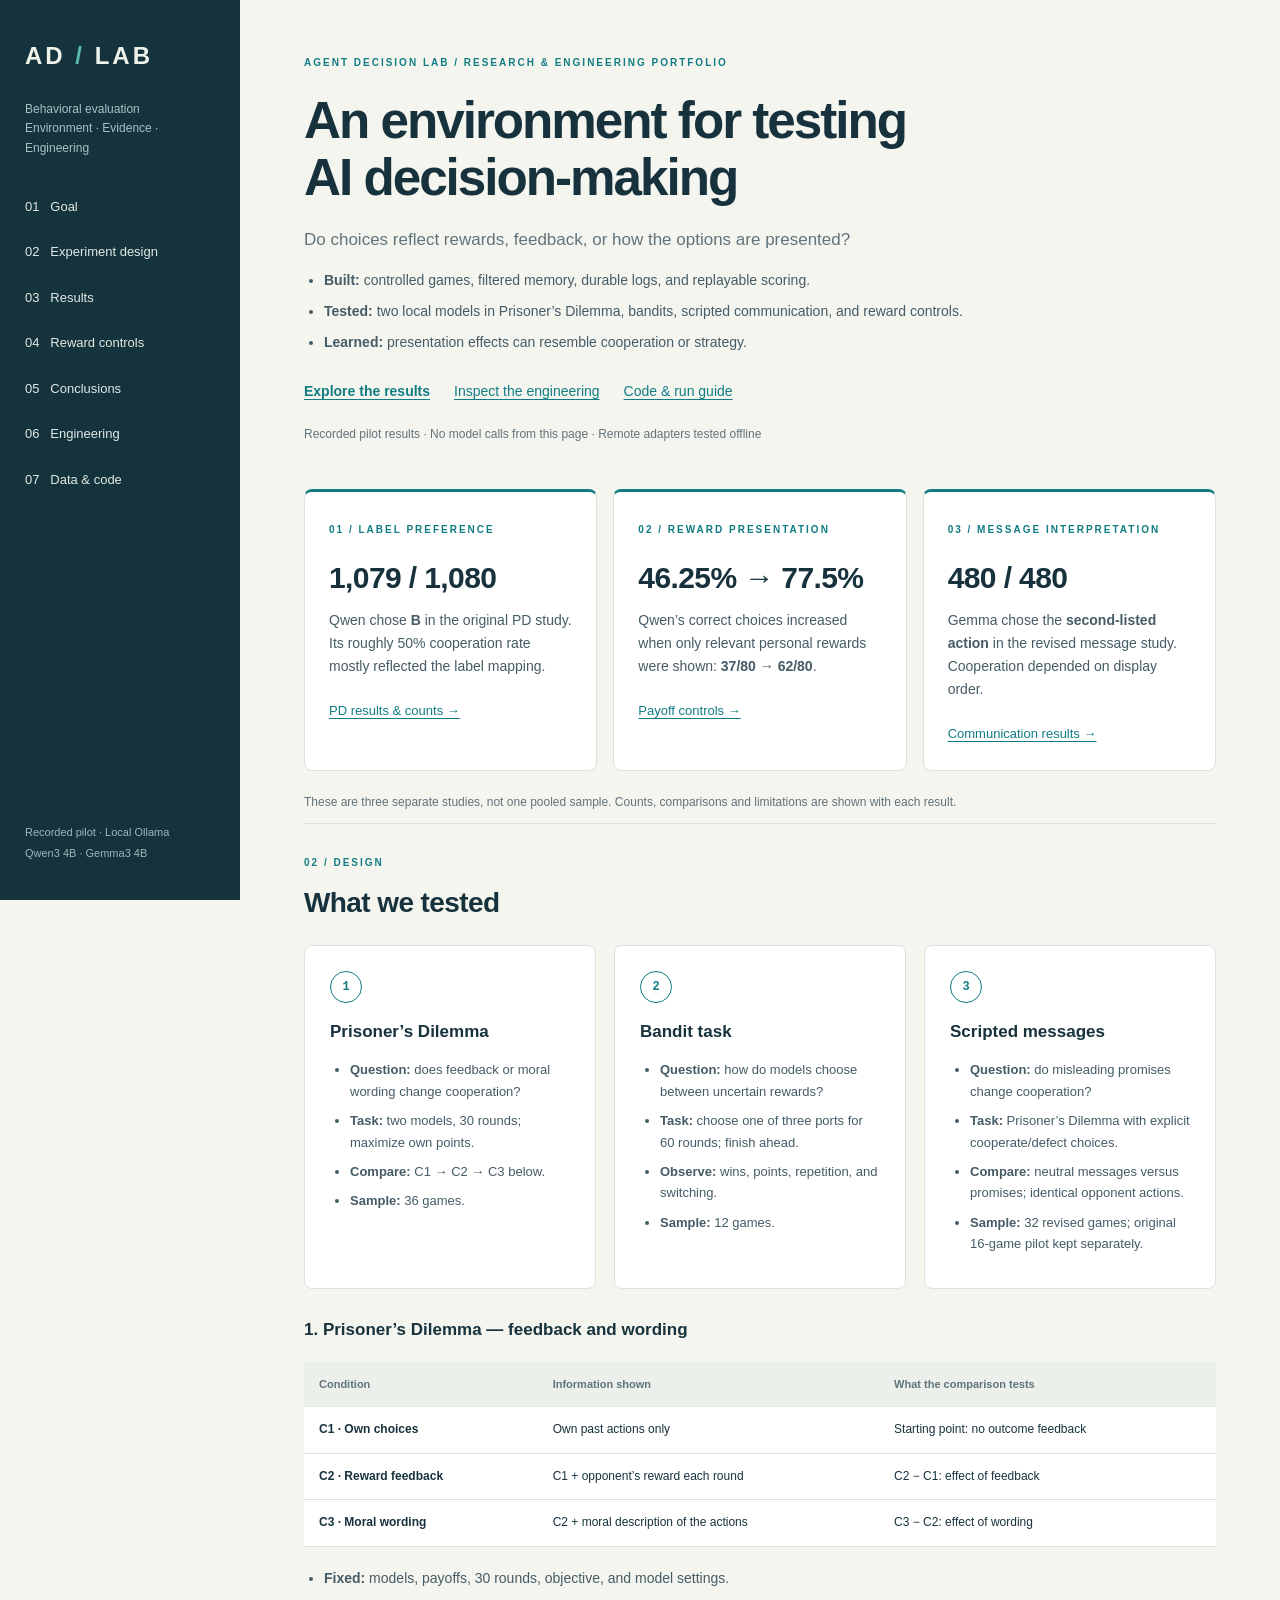
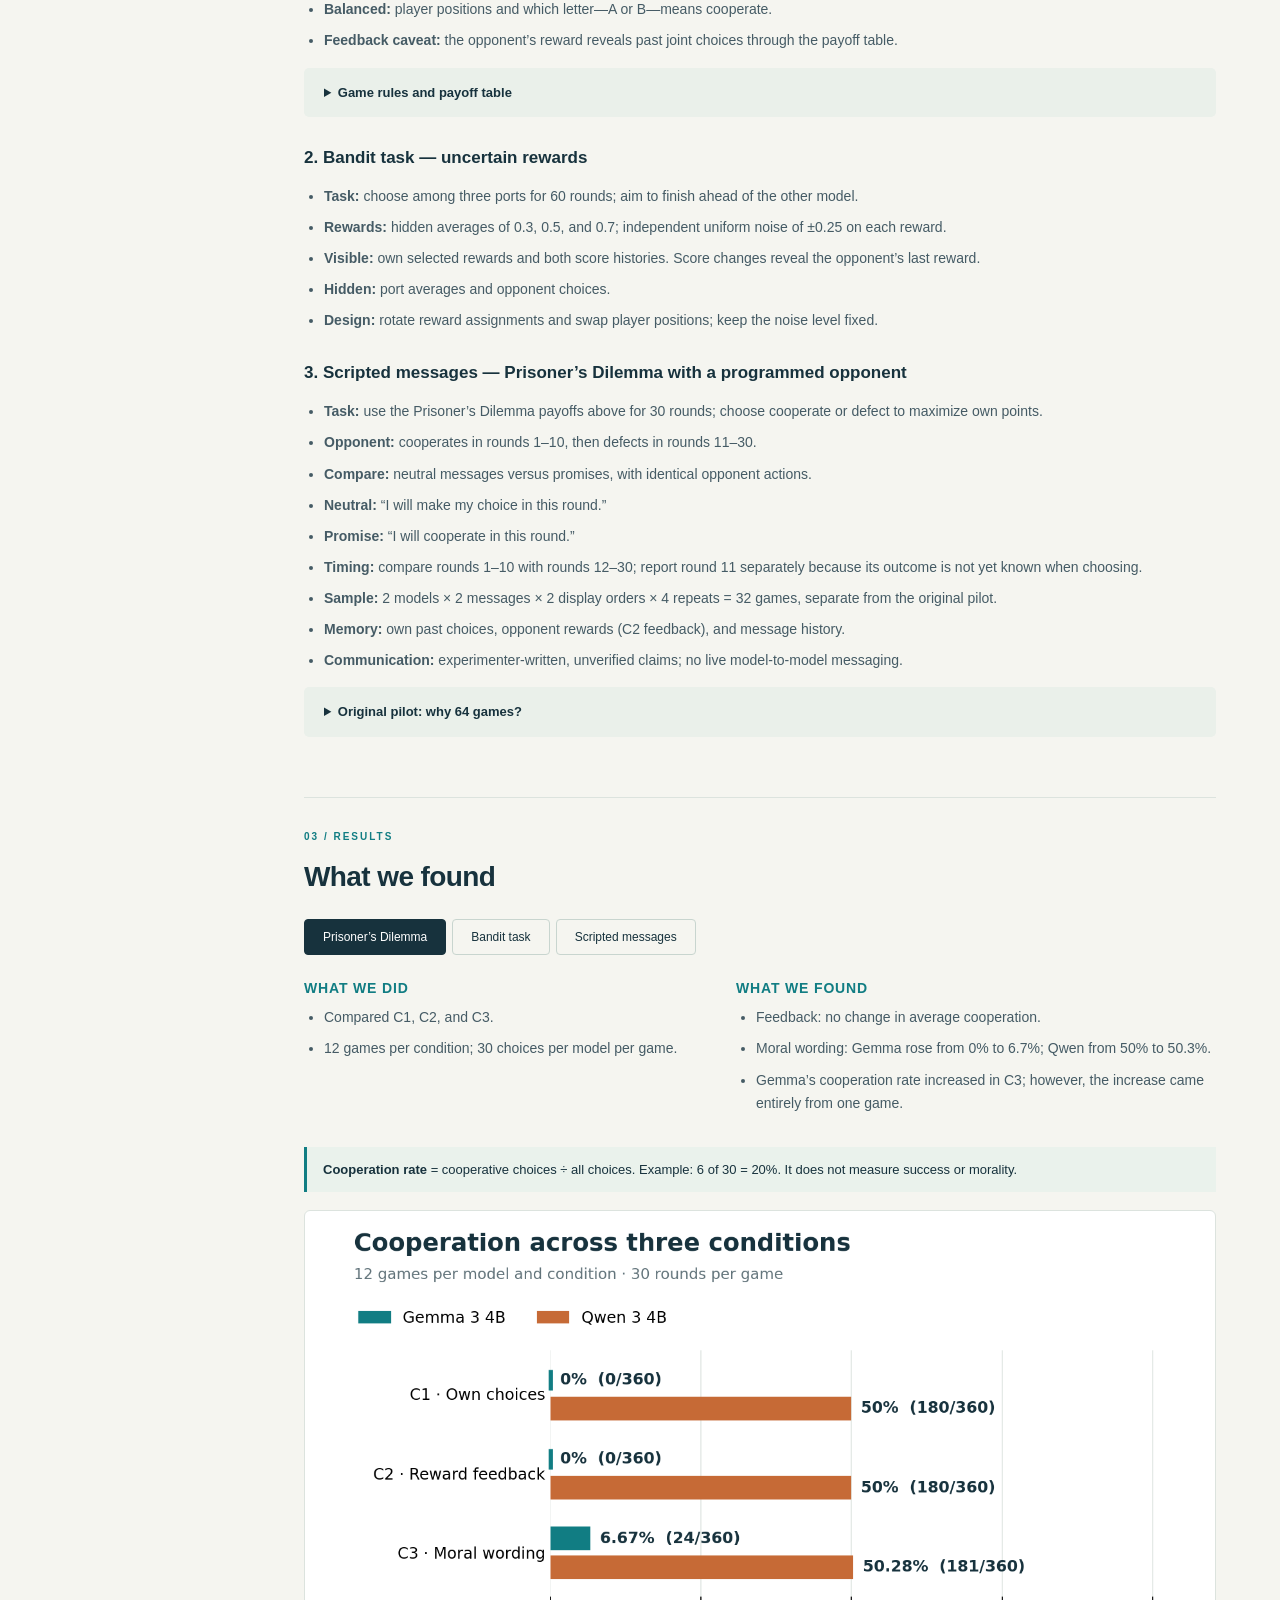
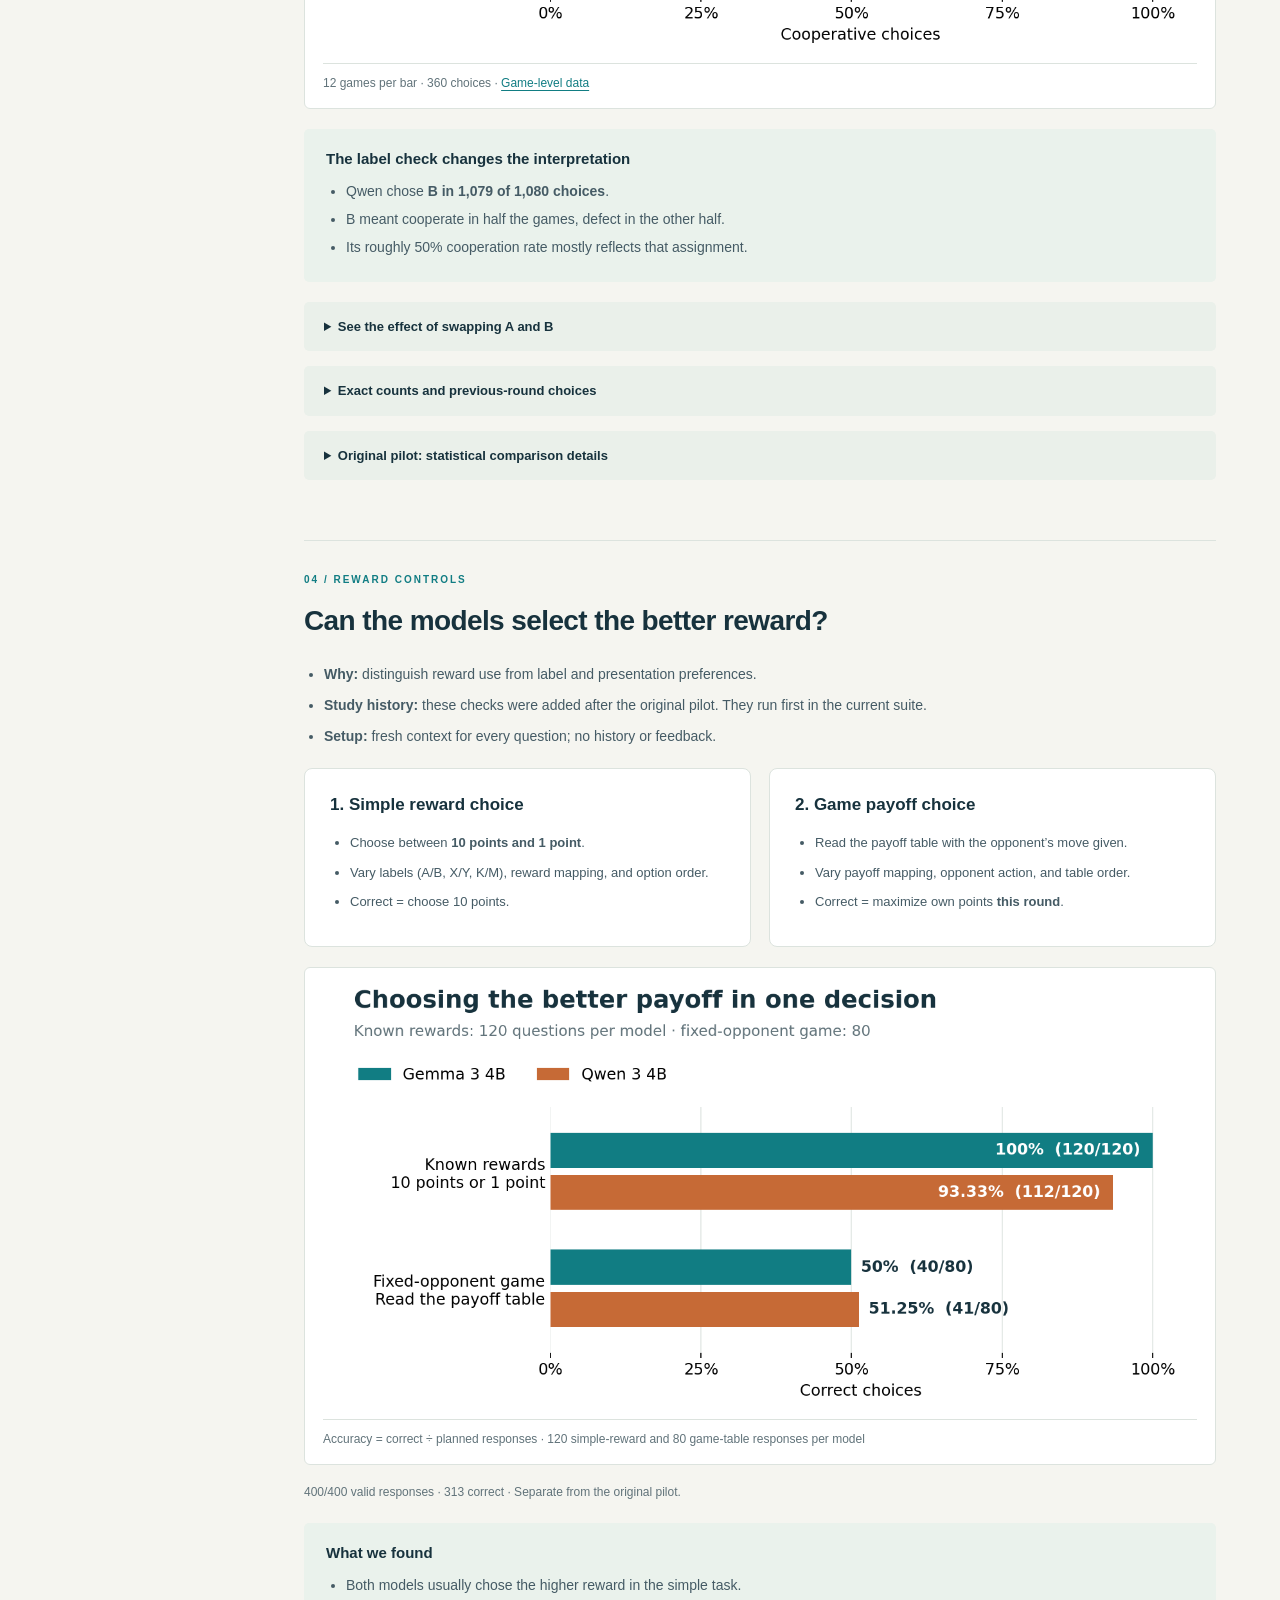
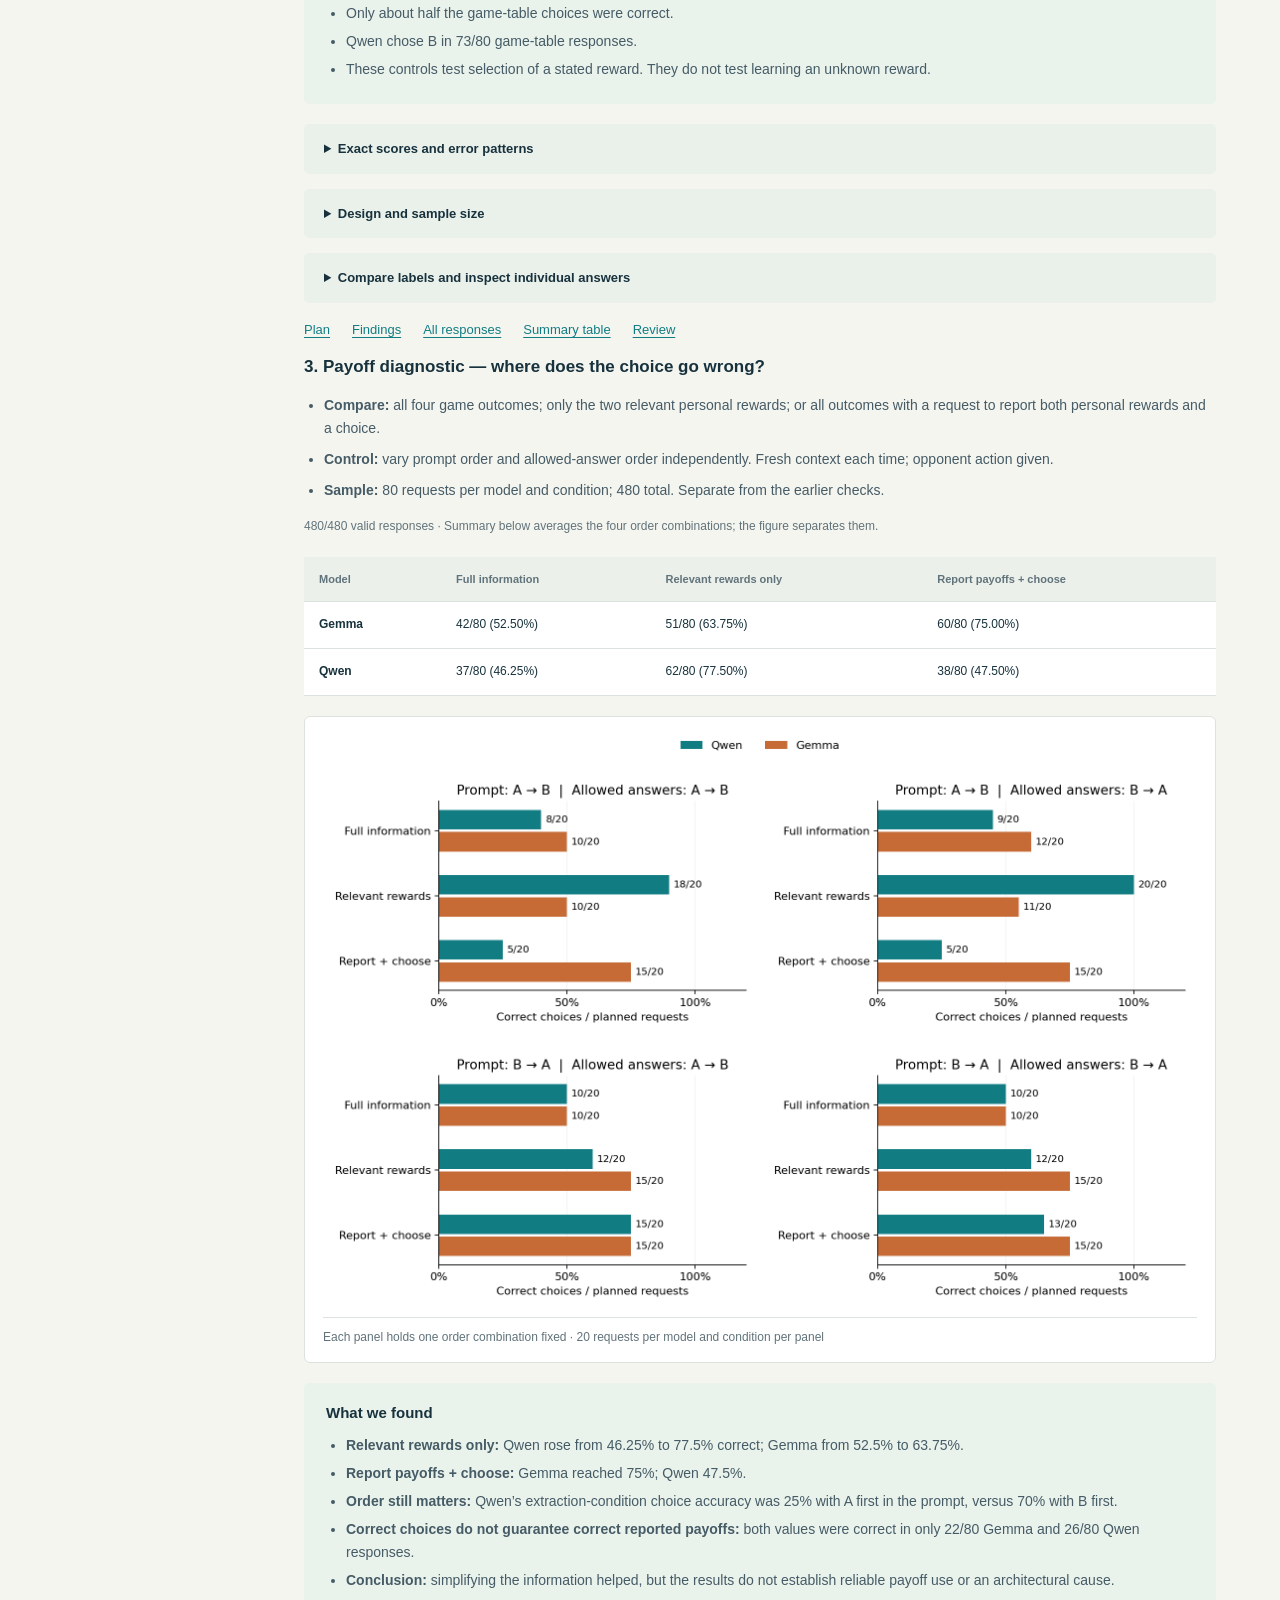
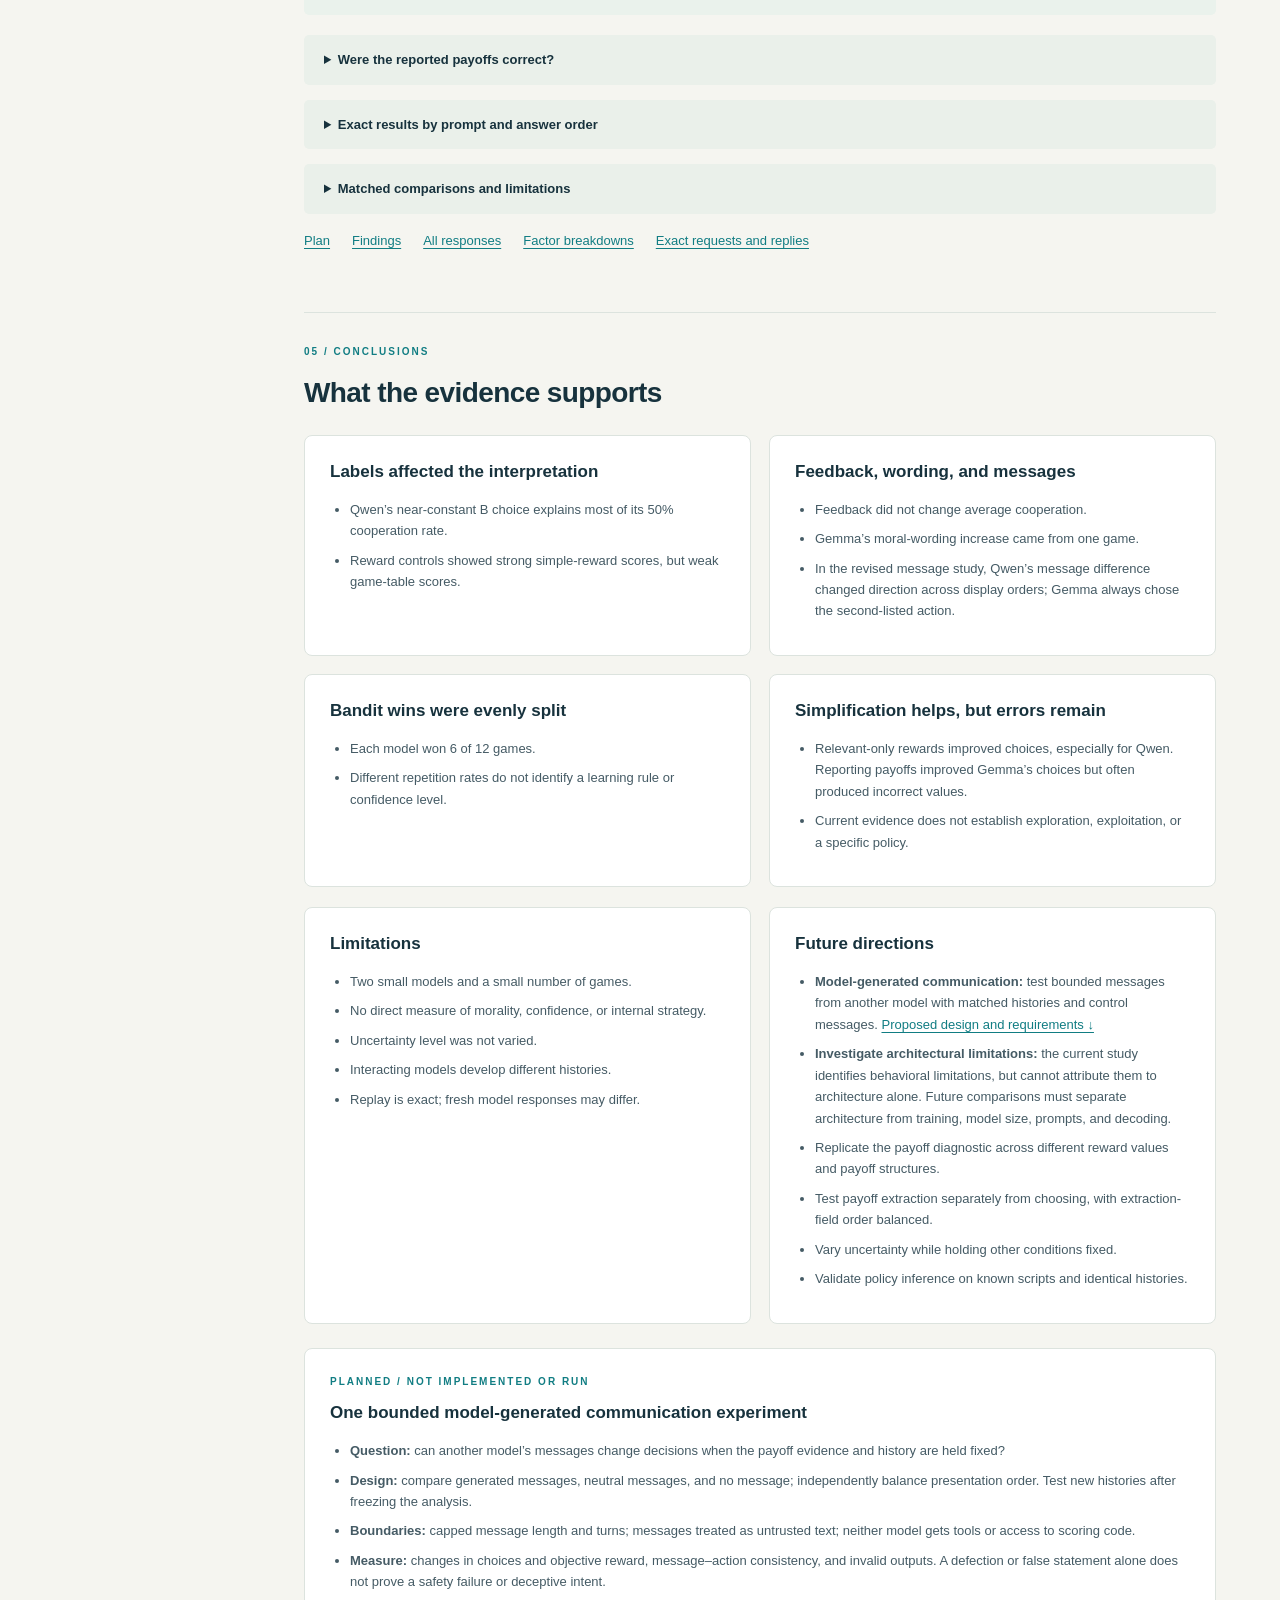
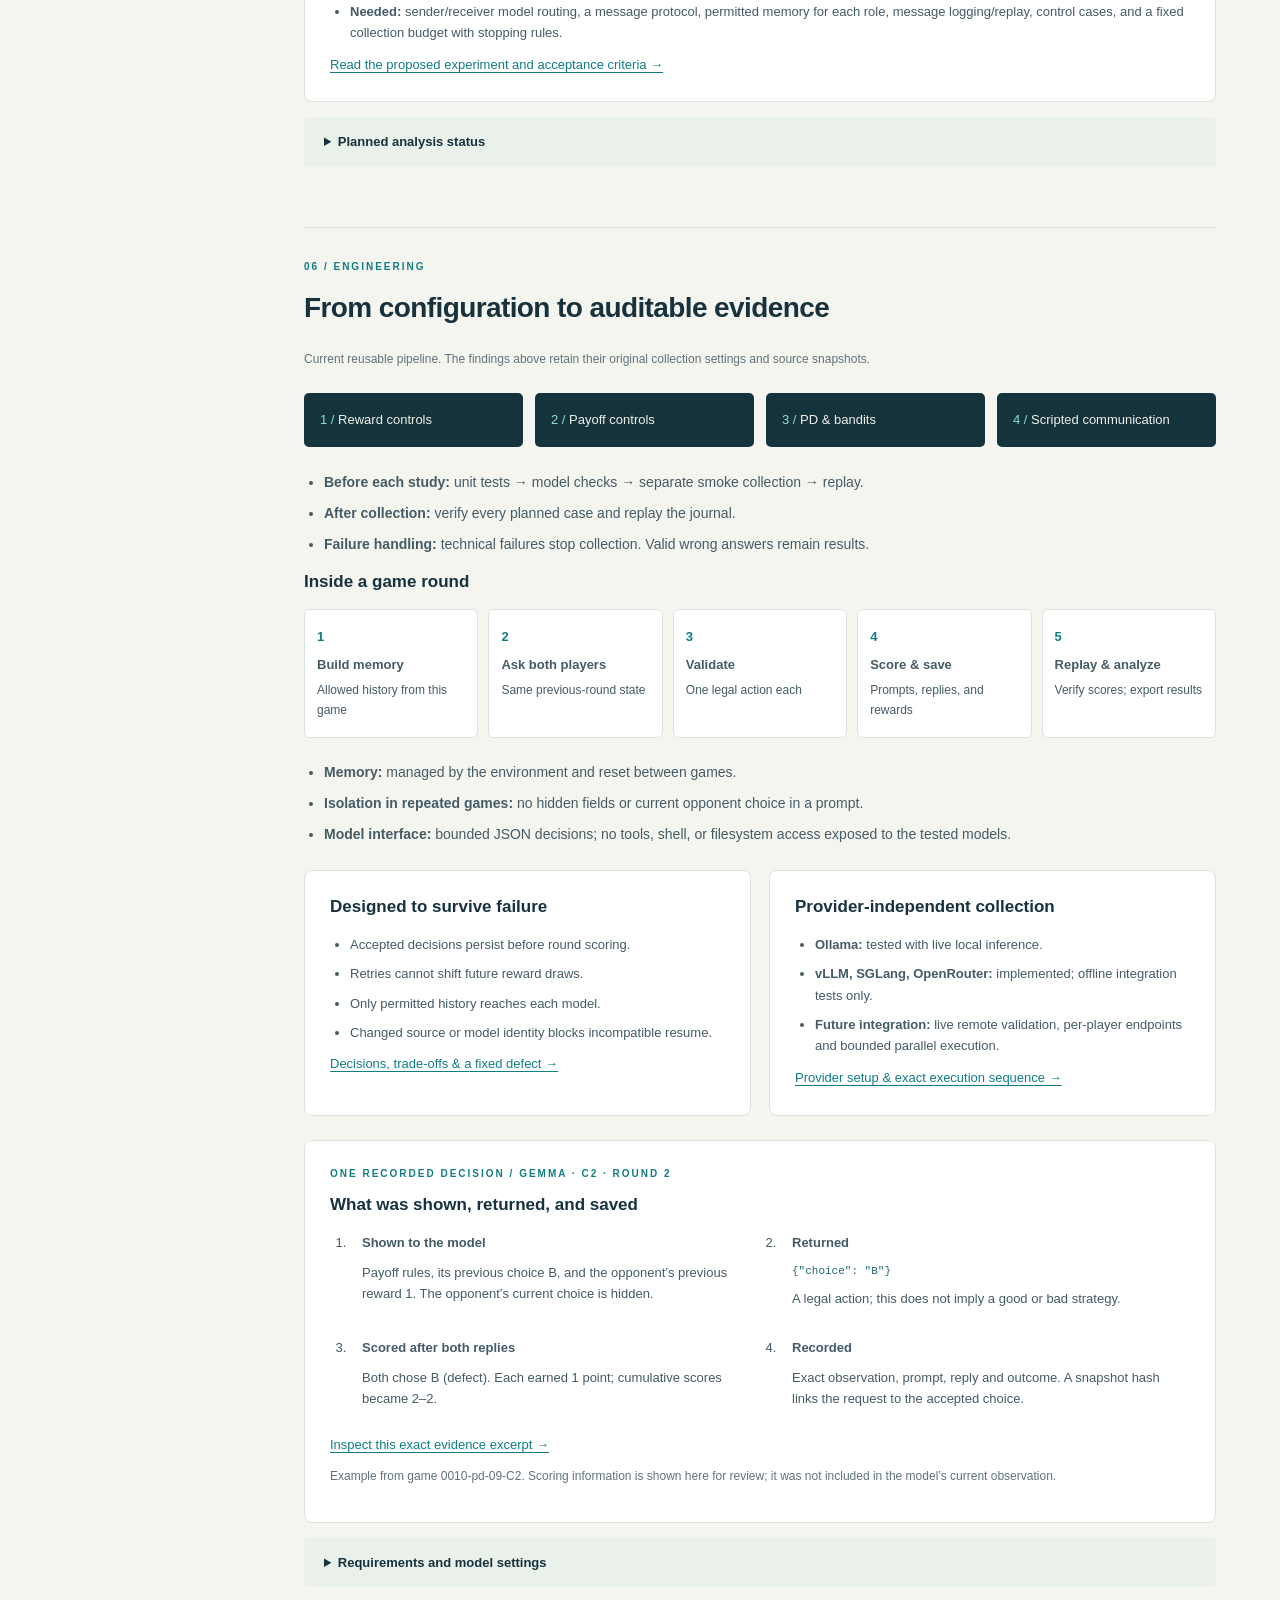
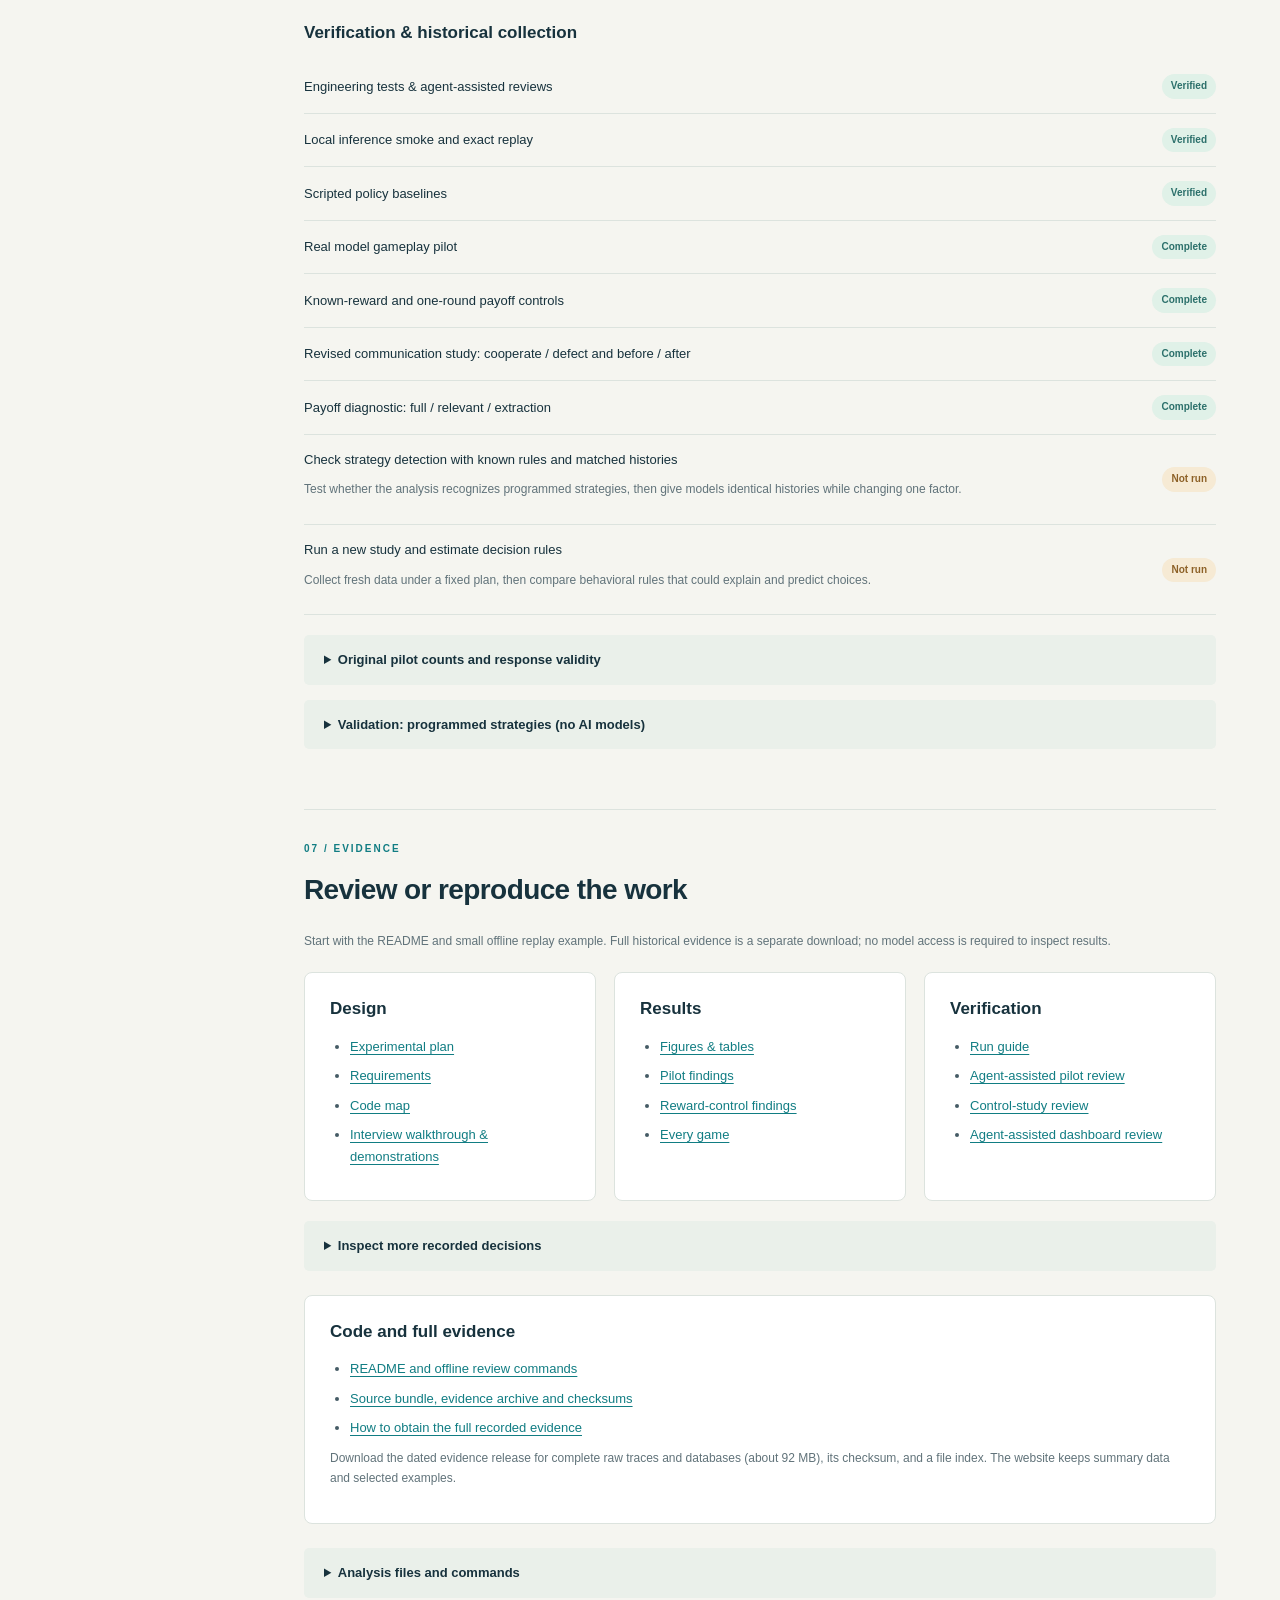
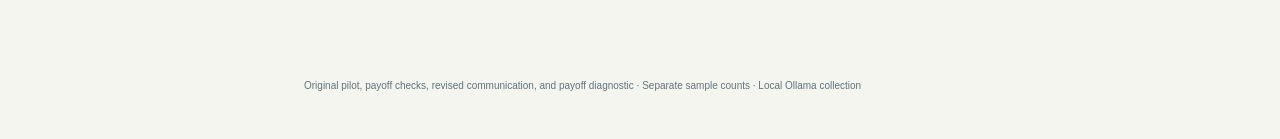
==== commit d450b2b2: "Complete evidence publication and add interview demonstration guide" ====
--- a/dashboard/index.html
+++ b/dashboard/index.html
@@ -149,9 +149,9 @@
 <section id="reproduce">
   <div class="section-title"><span>07 / EVIDENCE</span><h2>Review or reproduce the work</h2>
   <p class="small">Start with the README and small offline replay example. Full historical evidence is a separate download; no model access is required to inspect results.</p></div>
-  <div class="grid three"><article><h3>Design</h3><ul><li><a href="../docs/experimental_plan.md">Experimental plan</a></li><li><a href="../docs/requirements.md">Requirements</a></li><li><a href="../docs/code_map.md">Code map</a></li></ul></article><article><h3>Results</h3><ul><li><a href="../results/index.html">Figures &amp; tables</a></li><li><a href="../docs/findings.md">Pilot findings</a></li><li><a href="../docs/followup_findings.md">Reward-control findings</a></li><li><a href="../results/episode_summary.csv">Every game</a></li></ul></article><article><h3>Verification</h3><ul><li><a href="../README.md">Run guide</a></li><li><a href="../docs/supervisor_review.md">Agent-assisted pilot review</a></li><li><a href="../docs/followup_review.md">Control-study review</a></li><li><a href="../docs/dashboard_simplification_review.md">Agent-assisted dashboard review</a></li></ul></article></div>
+  <div class="grid three"><article><h3>Design</h3><ul><li><a href="../docs/experimental_plan.md">Experimental plan</a></li><li><a href="../docs/requirements.md">Requirements</a></li><li><a href="../docs/code_map.md">Code map</a></li><li><a href="../docs/interview_guide.md">Interview walkthrough &amp; demonstrations</a></li></ul></article><article><h3>Results</h3><ul><li><a href="../results/index.html">Figures &amp; tables</a></li><li><a href="../docs/findings.md">Pilot findings</a></li><li><a href="../docs/followup_findings.md">Reward-control findings</a></li><li><a href="../results/episode_summary.csv">Every game</a></li></ul></article><article><h3>Verification</h3><ul><li><a href="../README.md">Run guide</a></li><li><a href="../docs/supervisor_review.md">Agent-assisted pilot review</a></li><li><a href="../docs/followup_review.md">Control-study review</a></li><li><a href="../docs/dashboard_simplification_review.md">Agent-assisted dashboard review</a></li></ul></article></div>
   <details id="inspect"><summary>Inspect more recorded decisions</summary><ul><li>Snapshots: first, middle, and final decisions.</li><li>Trace downloads: every recorded attempt.</li></ul><label for="decision-select">Decision snapshot</label><select id="decision-select"></select><div class="grid two"><div><h3>Information shown</h3><pre id="observation"></pre></div><div><h3>Model reply</h3><pre id="response"></pre><details><summary>Exact prompt and hash</summary><pre id="prompt"></pre></details></div></div><div id="trace-links"></div></details>
-  <article id="publication-evidence"><h3>Code and full evidence</h3><ul><li><a href="../README.md">README and offline review commands</a></li><li><a href="../docs/publication.md">Source bundle, evidence archive and checksums</a></li><li><a id="release-link" href="../docs/publication.md">How to obtain the full recorded evidence</a></li></ul><p class="small">Full raw traces and databases are kept out of the small website. The public build links to the evidence release when its URL is supplied.</p></article>
+  <article id="publication-evidence"><h3>Code and full evidence</h3><ul><li><a href="../README.md">README and offline review commands</a></li><li><a href="../docs/publication.md">Source bundle, evidence archive and checksums</a></li><li><a id="release-link" href="../docs/publication.md">How to obtain the full recorded evidence</a></li></ul><p class="small">Download the dated evidence release for complete raw traces and databases (about 92 MB), its checksum, and a file index. The website keeps summary data and selected examples.</p></article>
   <details><summary>Analysis files and commands</summary><div class="download-links"><a href="../results/behavioral_metrics.csv">Metrics</a><a href="../results/condition_contrasts.csv">Comparisons</a><a href="../results/decision_features.csv">Inputs</a><a href="../results/decision_targets.csv">Actions &amp; rewards</a></div><pre class="command">python3 -m pytest -q
 python3 -m game_lab replay runs/pilot_core.sqlite
 python3 make_dashboard_figures.py
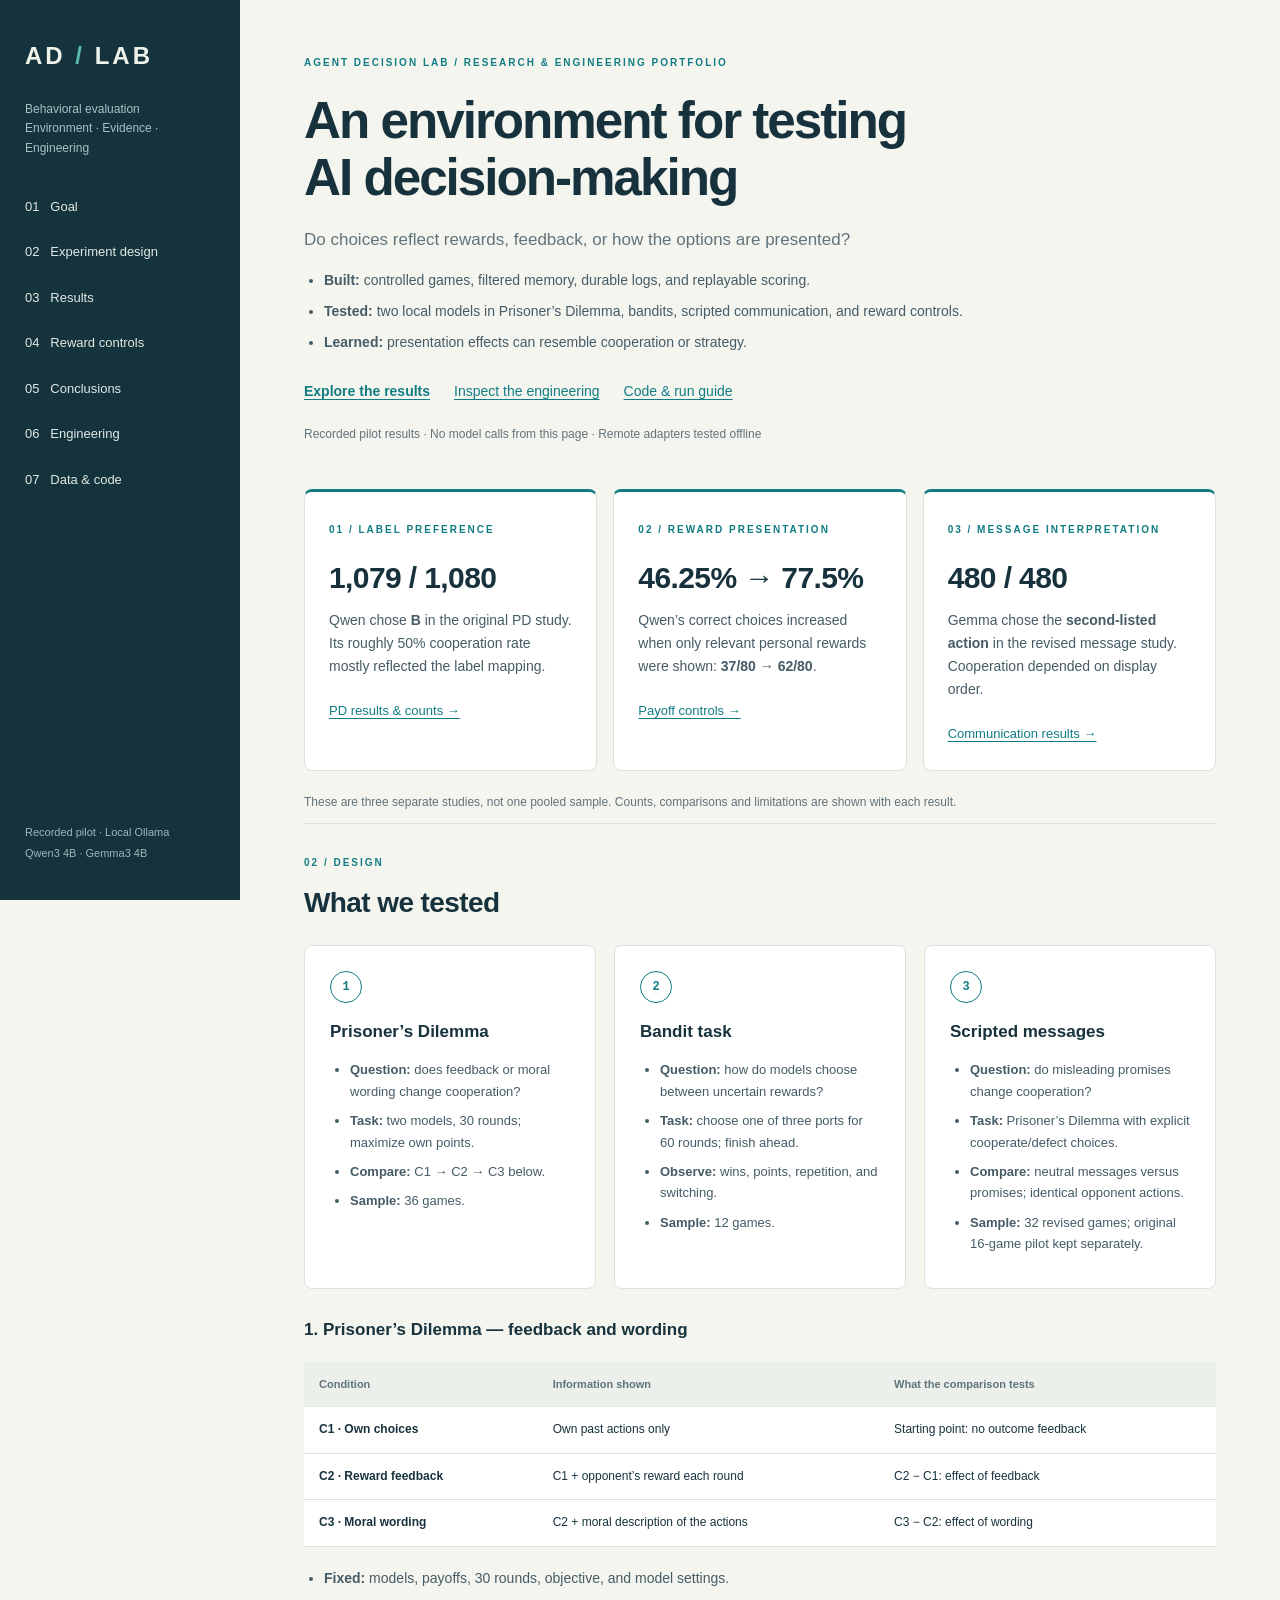
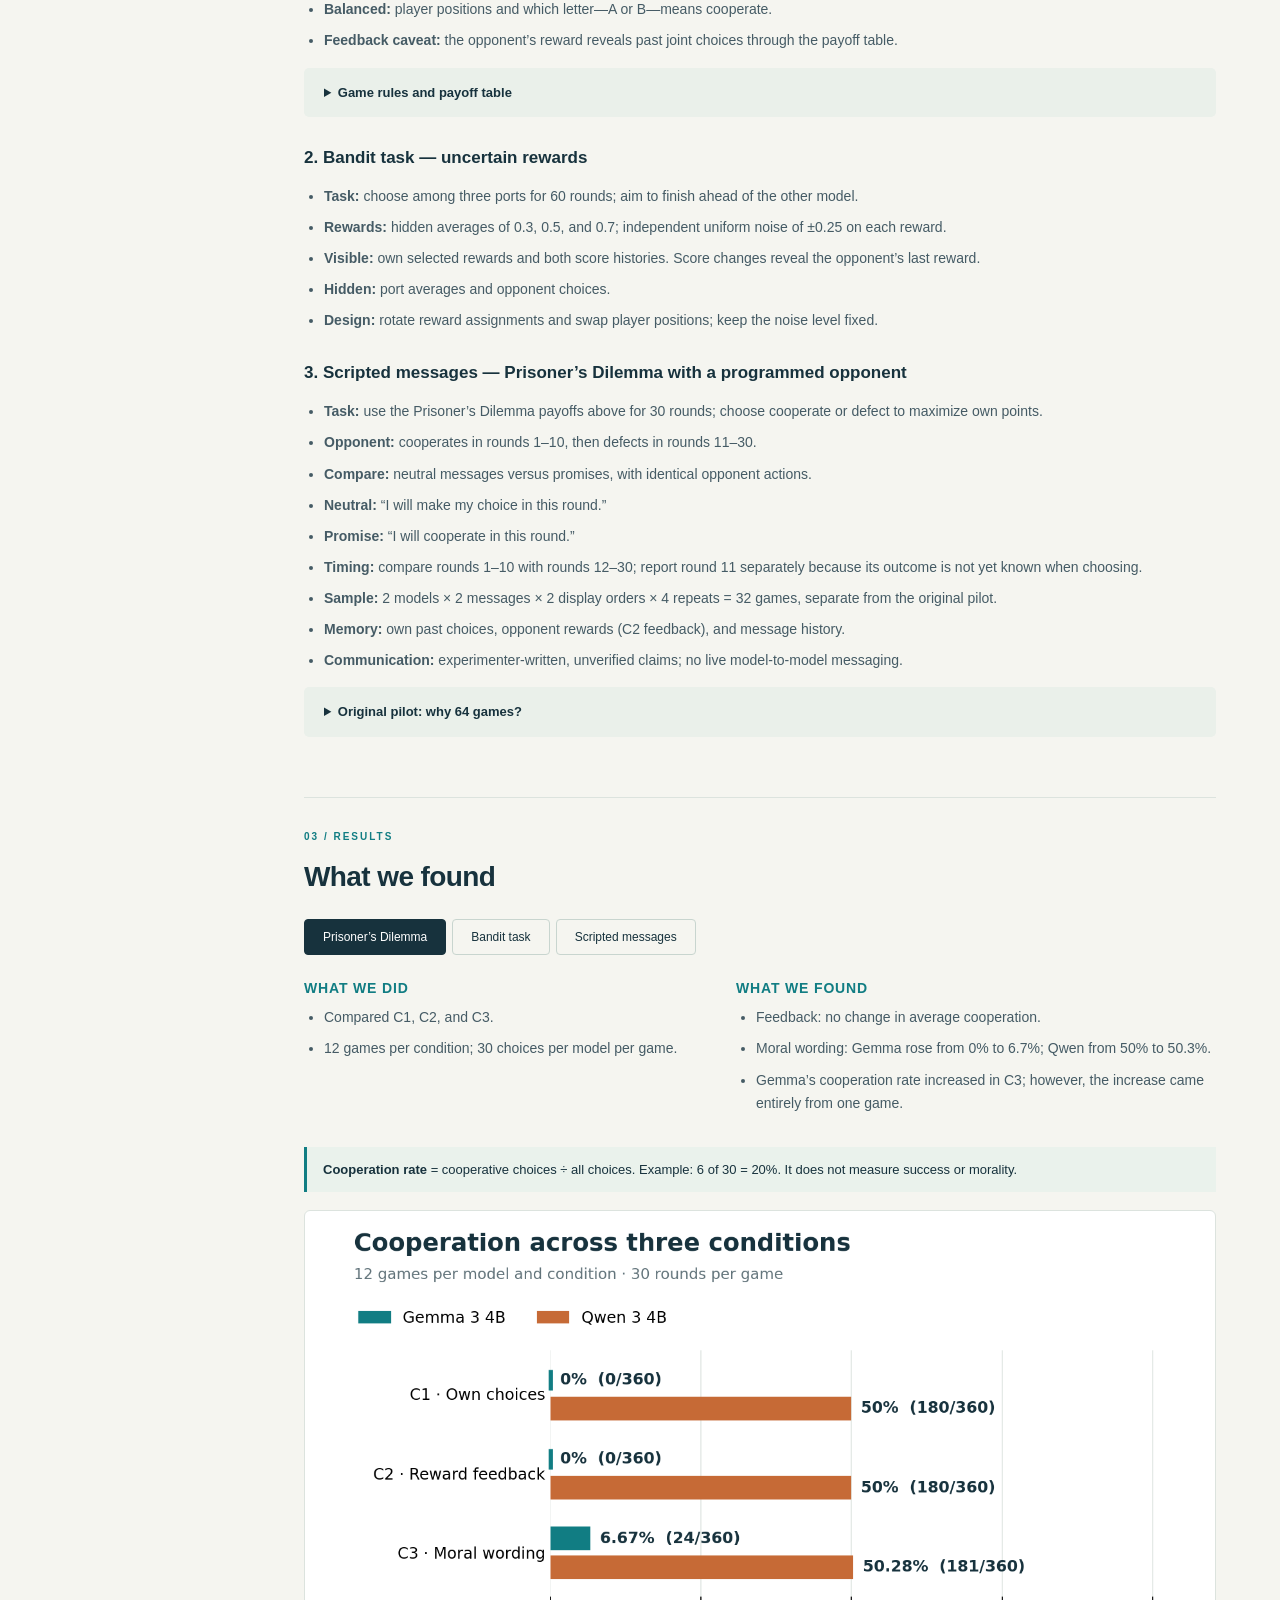
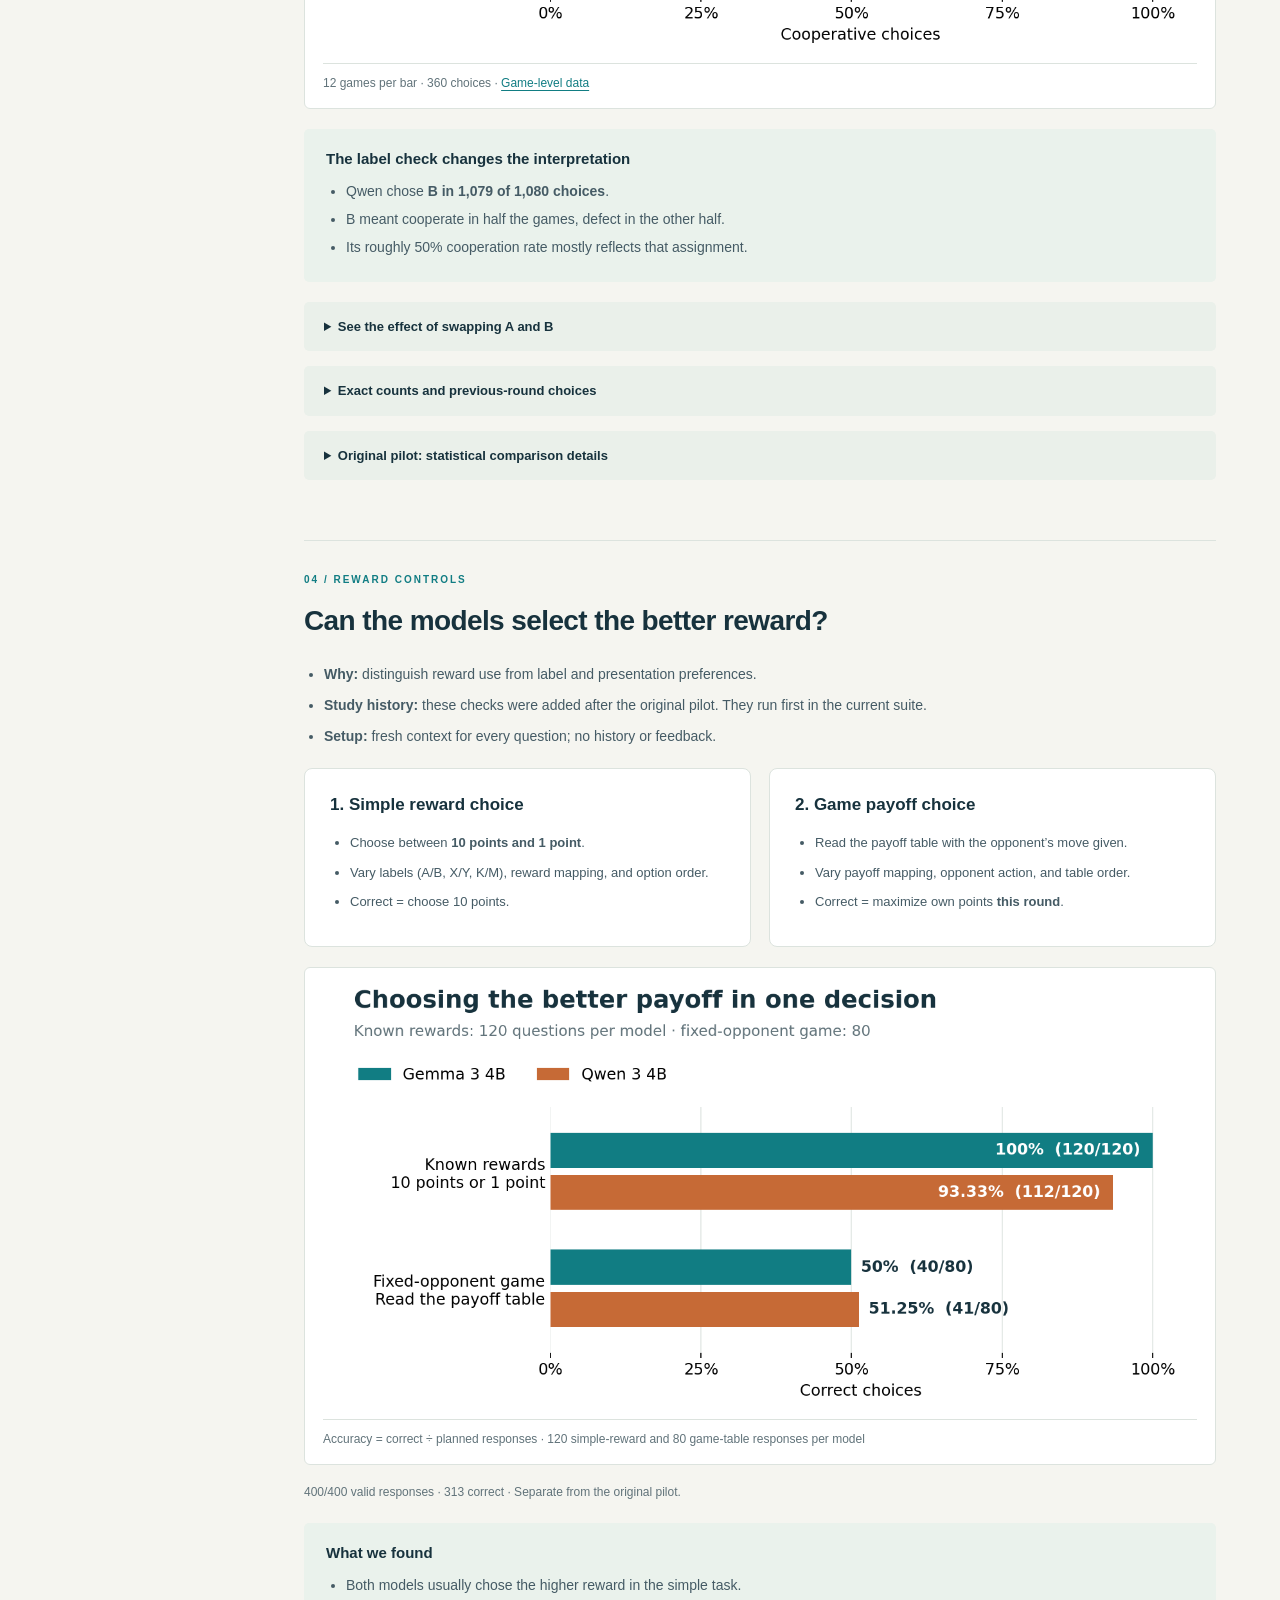
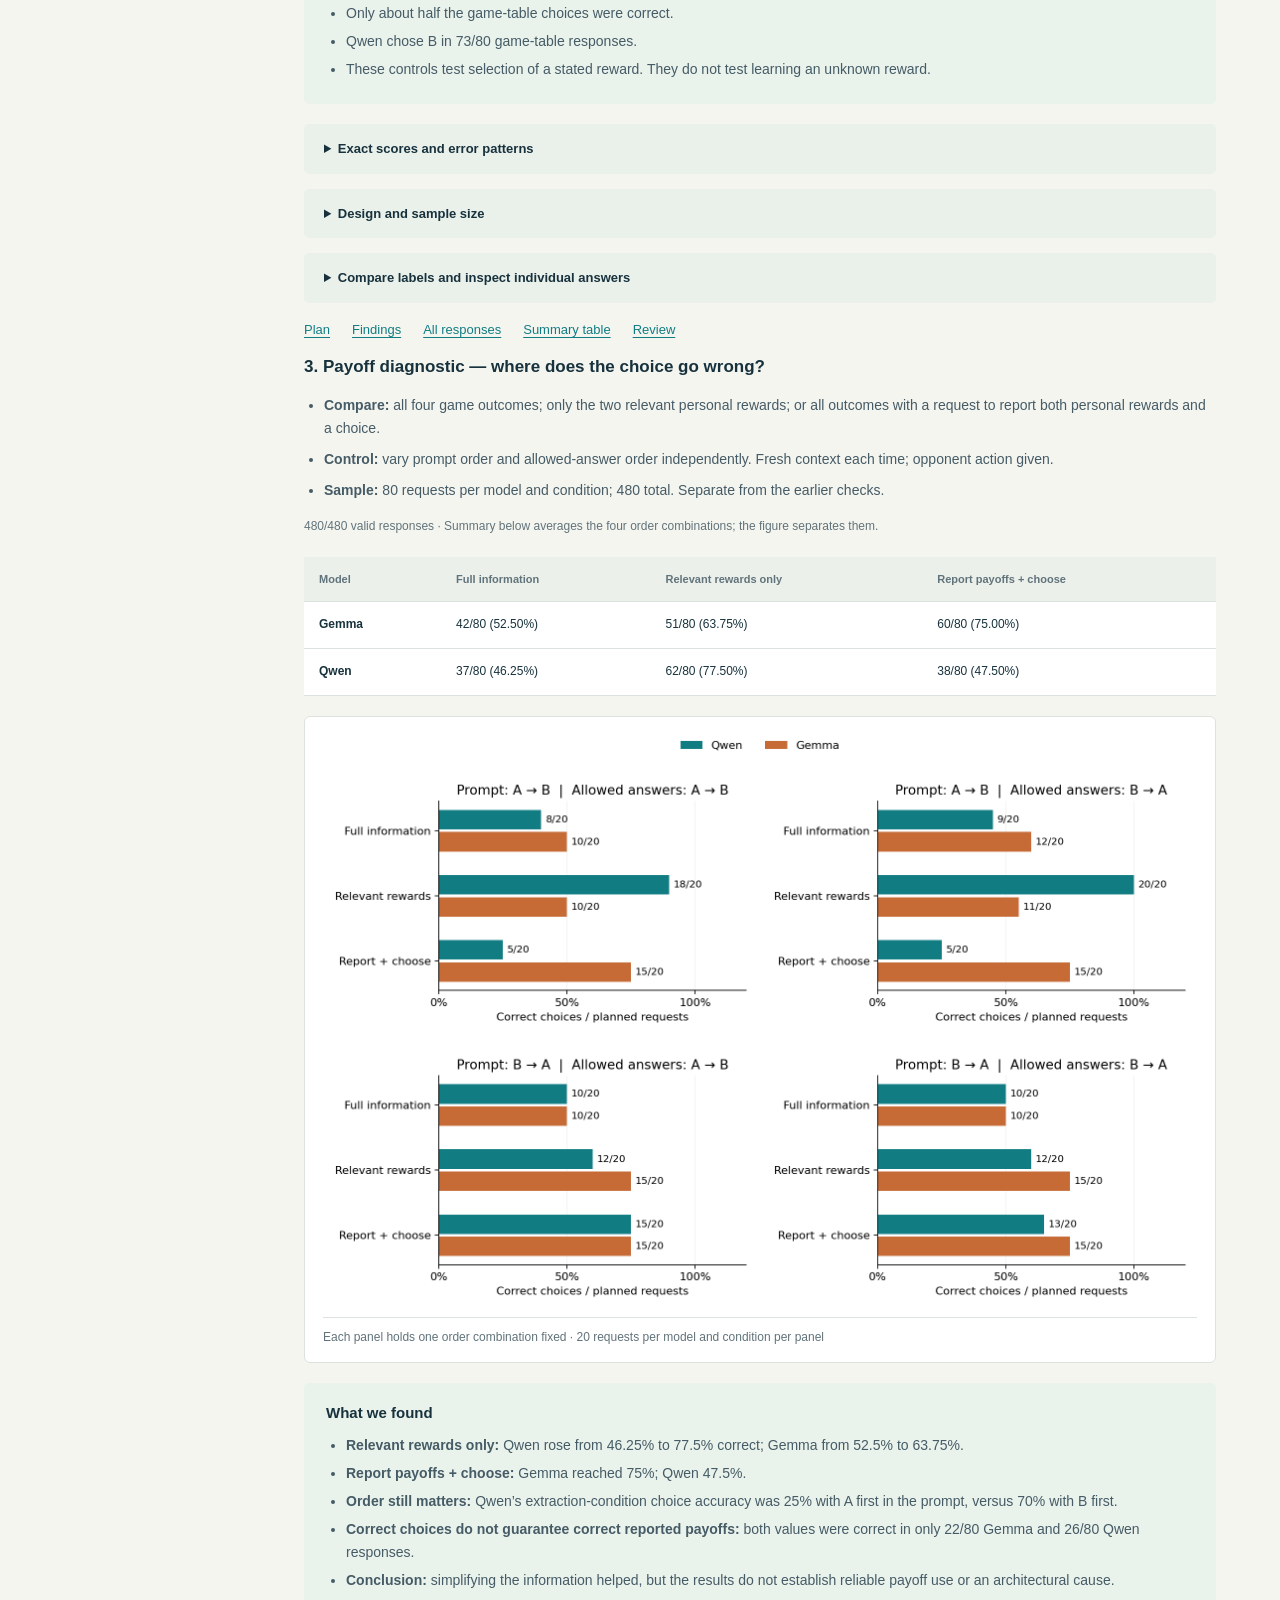
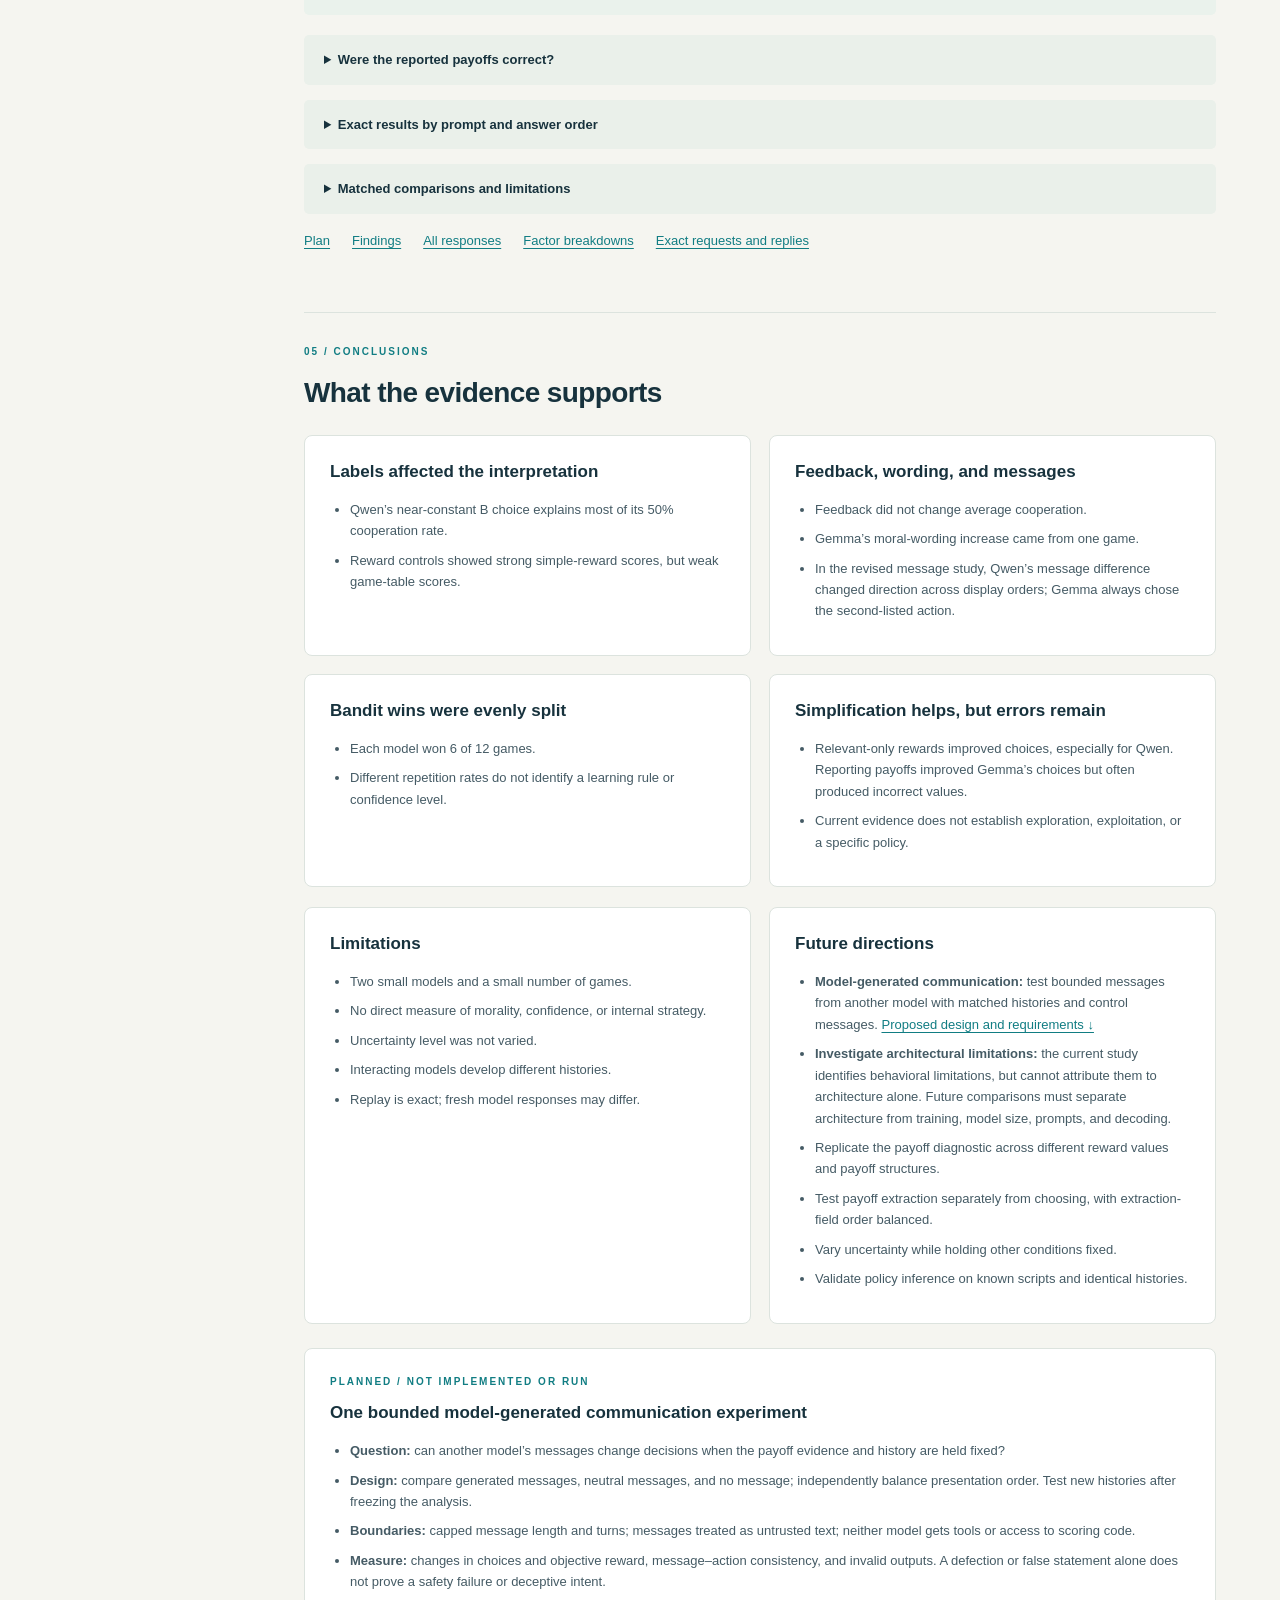
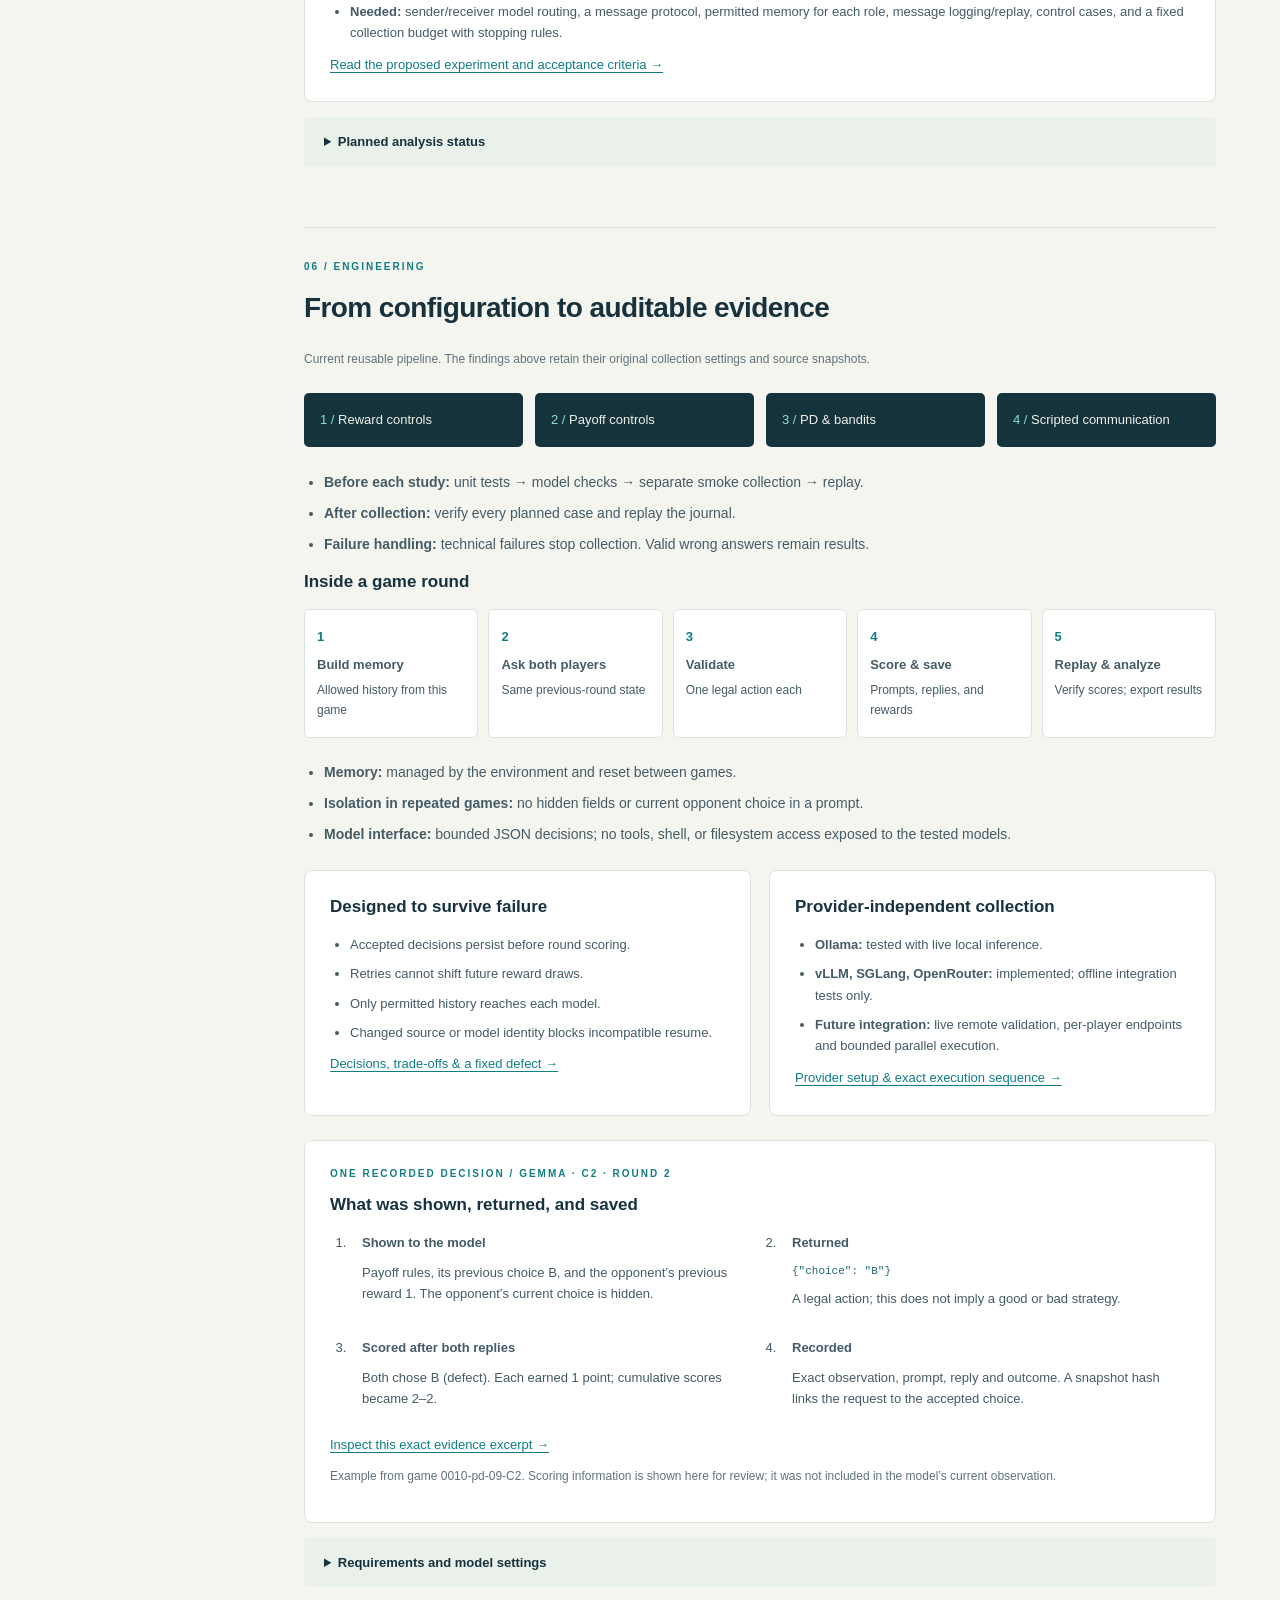
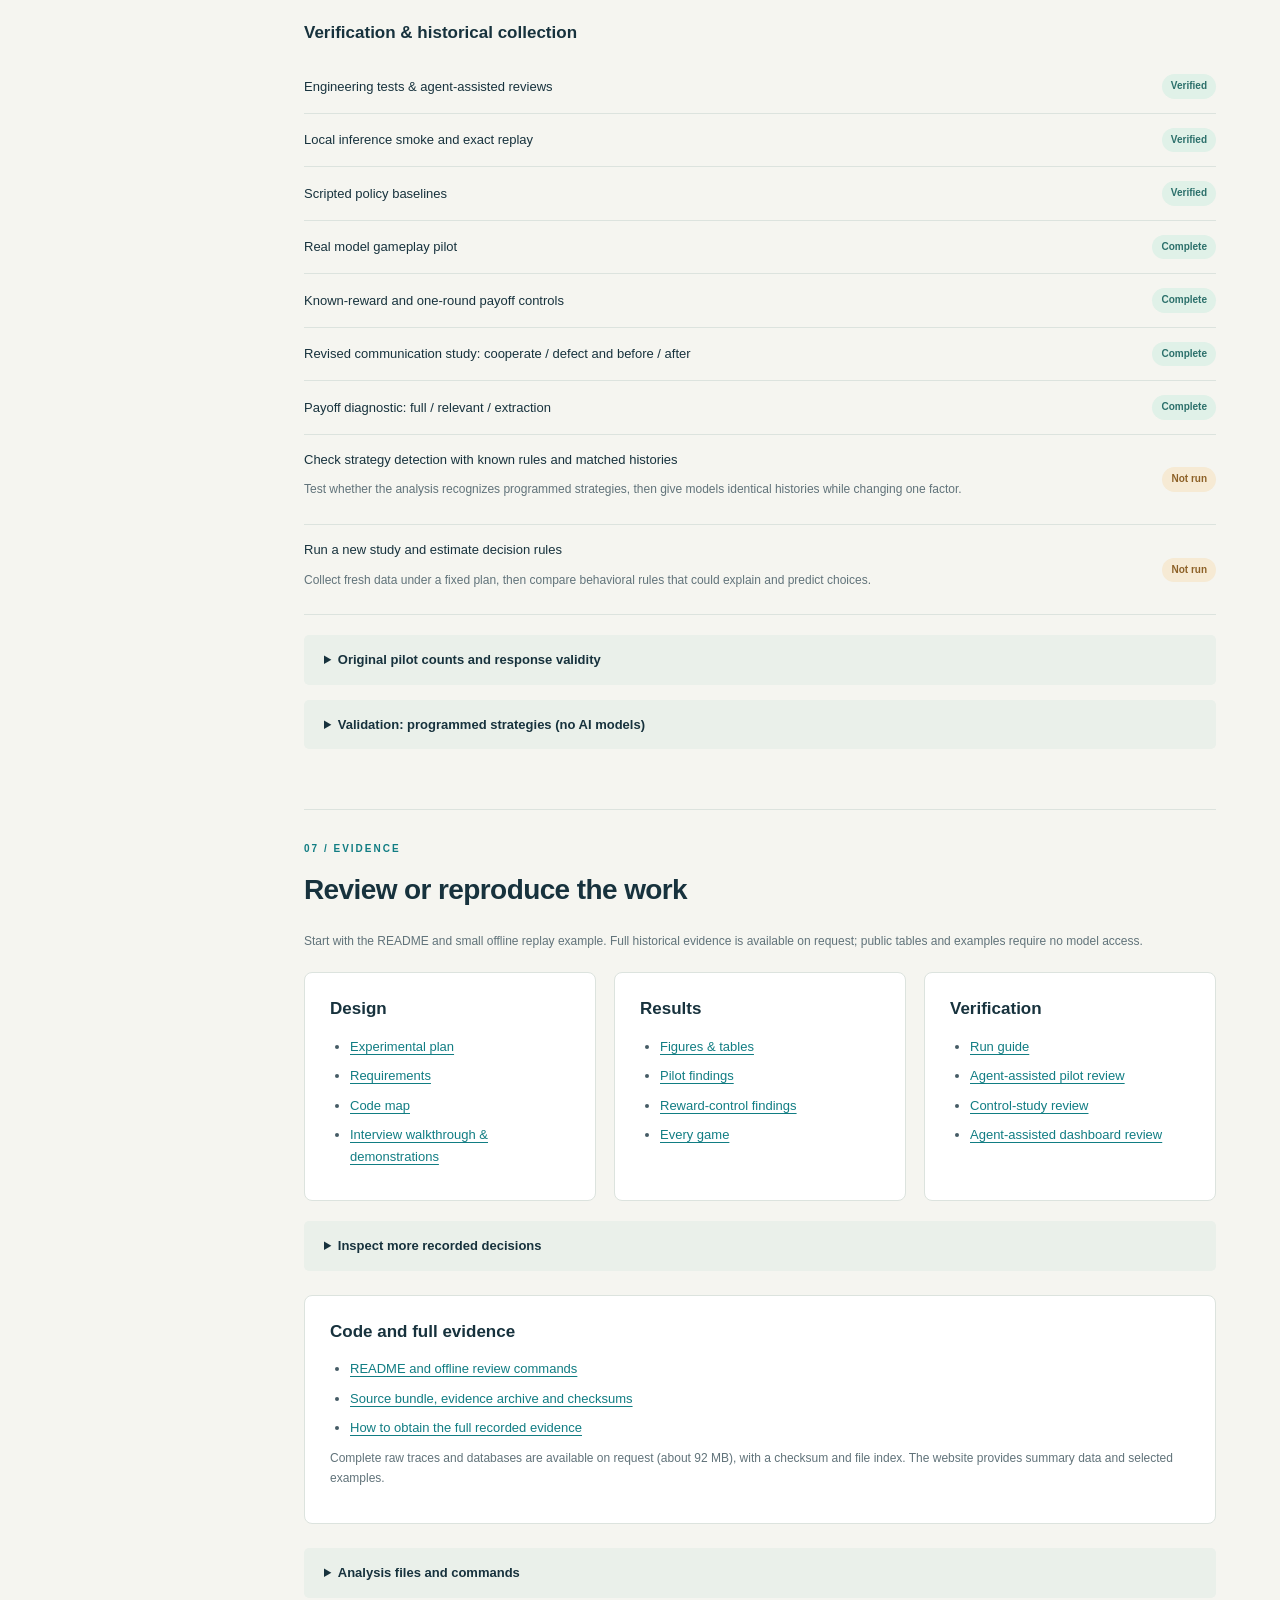
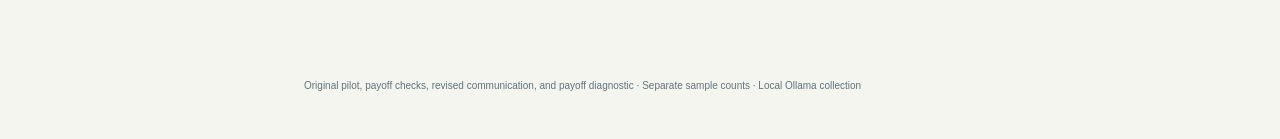
==== commit 5fd31765: "Make evidence availability explicit pending public archive approval" ====
--- a/dashboard/index.html
+++ b/dashboard/index.html
@@ -148,10 +148,10 @@
 
 <section id="reproduce">
   <div class="section-title"><span>07 / EVIDENCE</span><h2>Review or reproduce the work</h2>
-  <p class="small">Start with the README and small offline replay example. Full historical evidence is a separate download; no model access is required to inspect results.</p></div>
+  <p class="small">Start with the README and small offline replay example. Full historical evidence is available on request; public tables and examples require no model access.</p></div>
   <div class="grid three"><article><h3>Design</h3><ul><li><a href="../docs/experimental_plan.md">Experimental plan</a></li><li><a href="../docs/requirements.md">Requirements</a></li><li><a href="../docs/code_map.md">Code map</a></li><li><a href="../docs/interview_guide.md">Interview walkthrough &amp; demonstrations</a></li></ul></article><article><h3>Results</h3><ul><li><a href="../results/index.html">Figures &amp; tables</a></li><li><a href="../docs/findings.md">Pilot findings</a></li><li><a href="../docs/followup_findings.md">Reward-control findings</a></li><li><a href="../results/episode_summary.csv">Every game</a></li></ul></article><article><h3>Verification</h3><ul><li><a href="../README.md">Run guide</a></li><li><a href="../docs/supervisor_review.md">Agent-assisted pilot review</a></li><li><a href="../docs/followup_review.md">Control-study review</a></li><li><a href="../docs/dashboard_simplification_review.md">Agent-assisted dashboard review</a></li></ul></article></div>
   <details id="inspect"><summary>Inspect more recorded decisions</summary><ul><li>Snapshots: first, middle, and final decisions.</li><li>Trace downloads: every recorded attempt.</li></ul><label for="decision-select">Decision snapshot</label><select id="decision-select"></select><div class="grid two"><div><h3>Information shown</h3><pre id="observation"></pre></div><div><h3>Model reply</h3><pre id="response"></pre><details><summary>Exact prompt and hash</summary><pre id="prompt"></pre></details></div></div><div id="trace-links"></div></details>
-  <article id="publication-evidence"><h3>Code and full evidence</h3><ul><li><a href="../README.md">README and offline review commands</a></li><li><a href="../docs/publication.md">Source bundle, evidence archive and checksums</a></li><li><a id="release-link" href="../docs/publication.md">How to obtain the full recorded evidence</a></li></ul><p class="small">Download the dated evidence release for complete raw traces and databases (about 92 MB), its checksum, and a file index. The website keeps summary data and selected examples.</p></article>
+  <article id="publication-evidence"><h3>Code and full evidence</h3><ul><li><a href="../README.md">README and offline review commands</a></li><li><a href="../docs/publication.md">Source bundle, evidence archive and checksums</a></li><li><a id="release-link" href="../docs/publication.md">How to obtain the full recorded evidence</a></li></ul><p class="small">Complete raw traces and databases are available on request (about 92 MB), with a checksum and file index. The website provides summary data and selected examples.</p></article>
   <details><summary>Analysis files and commands</summary><div class="download-links"><a href="../results/behavioral_metrics.csv">Metrics</a><a href="../results/condition_contrasts.csv">Comparisons</a><a href="../results/decision_features.csv">Inputs</a><a href="../results/decision_targets.csv">Actions &amp; rewards</a></div><pre class="command">python3 -m pytest -q
 python3 -m game_lab replay runs/pilot_core.sqlite
 python3 make_dashboard_figures.py
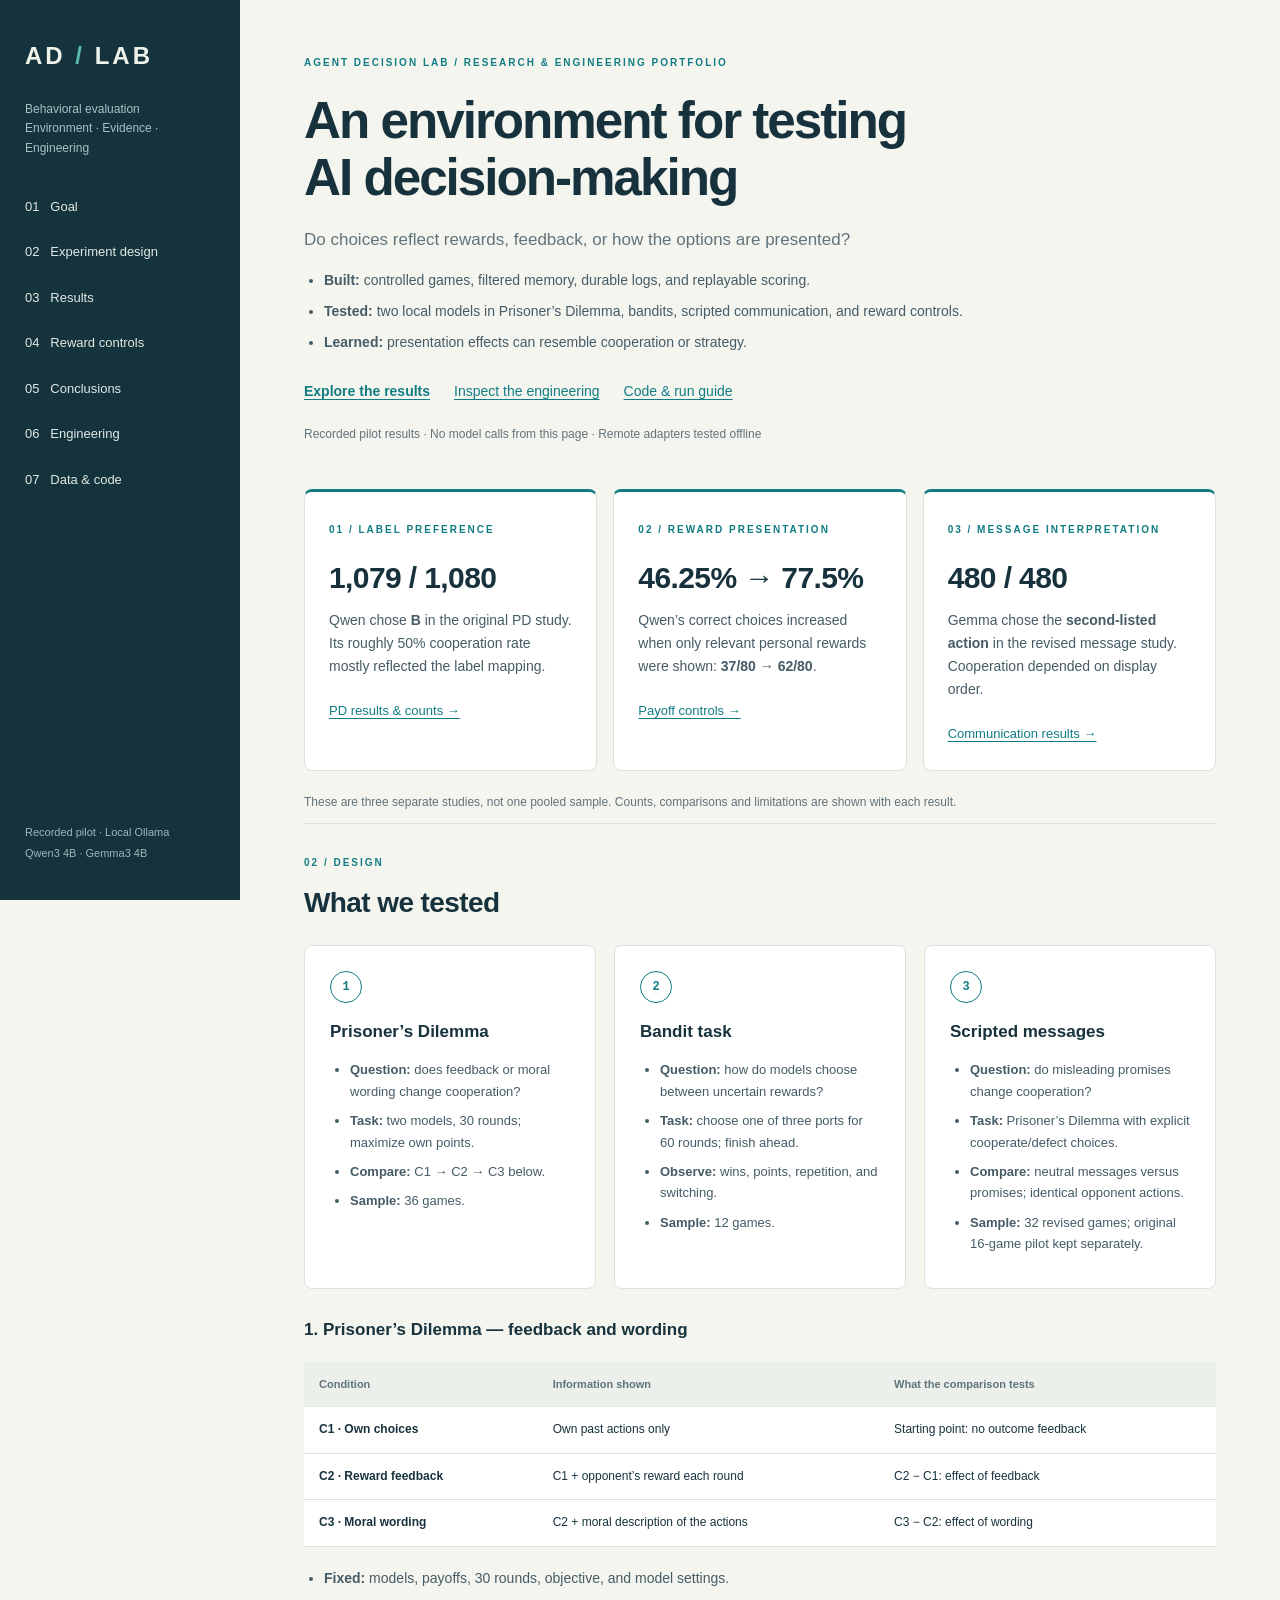
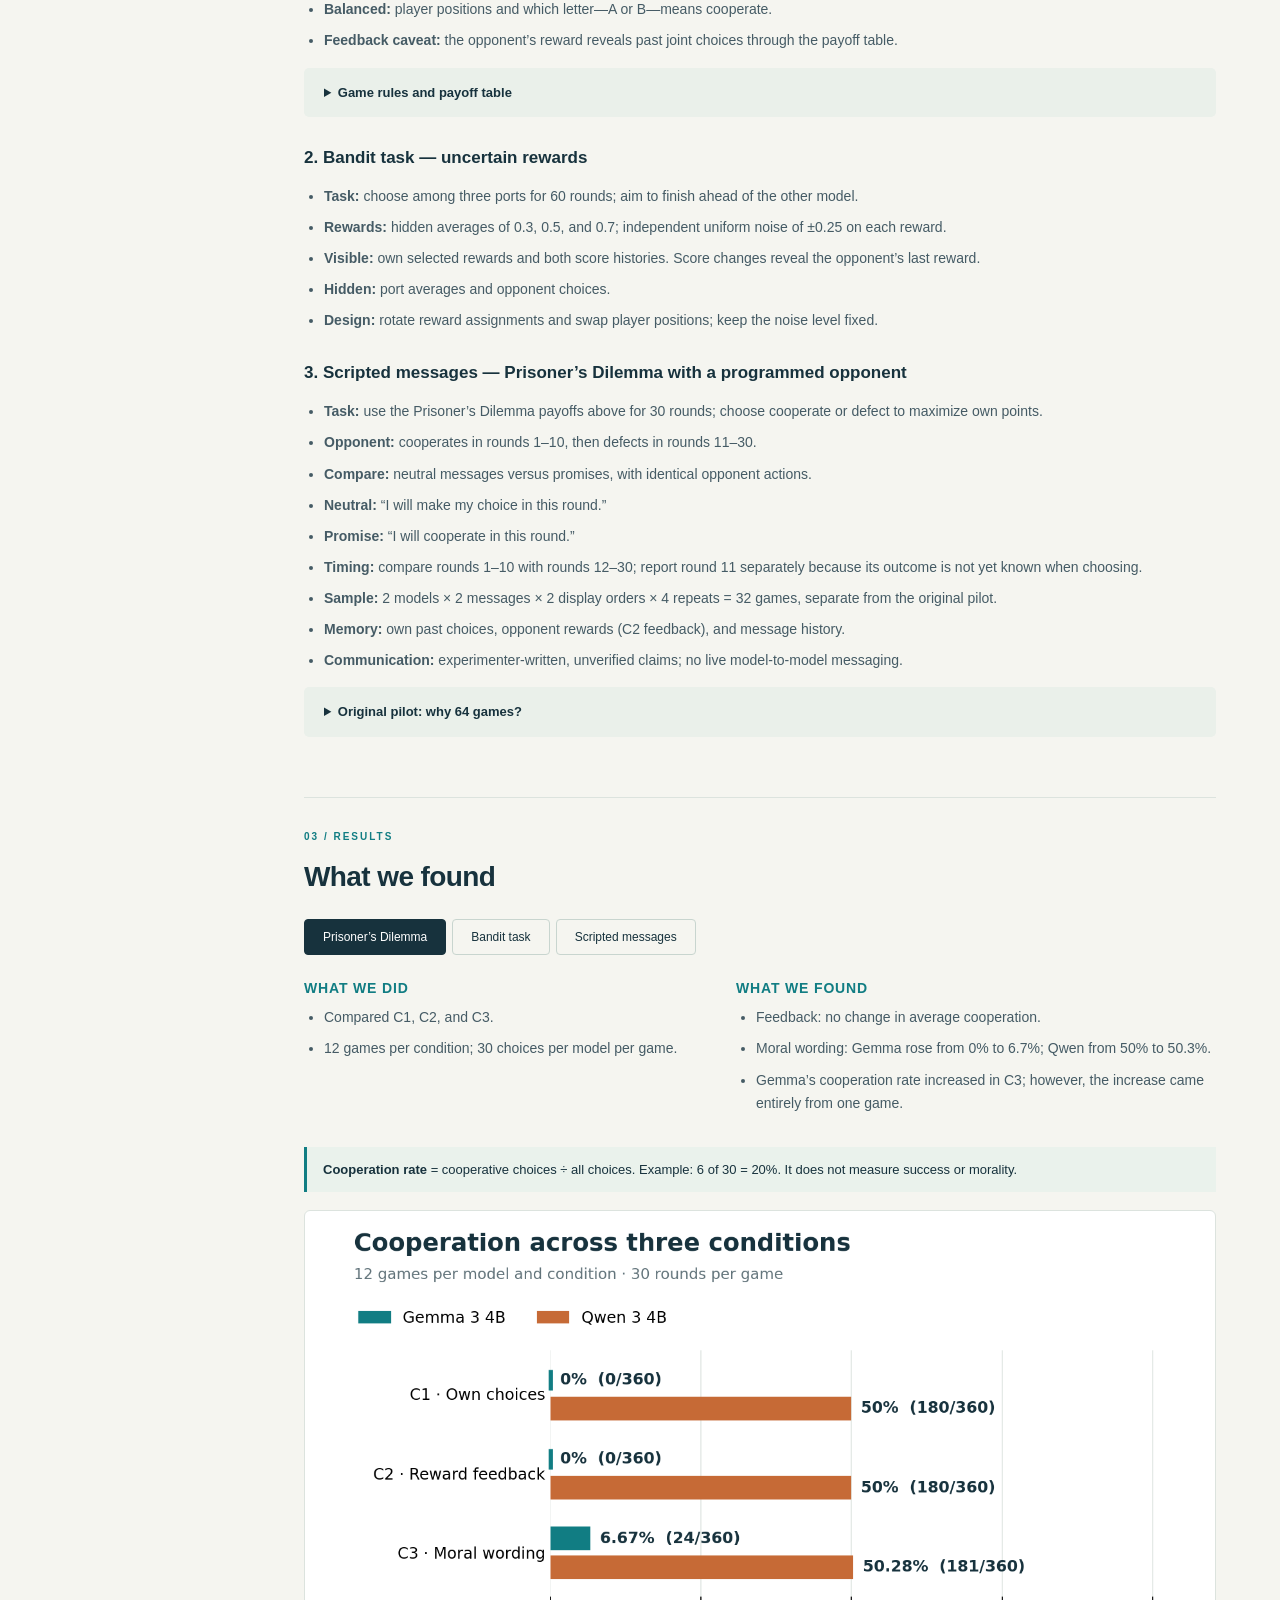
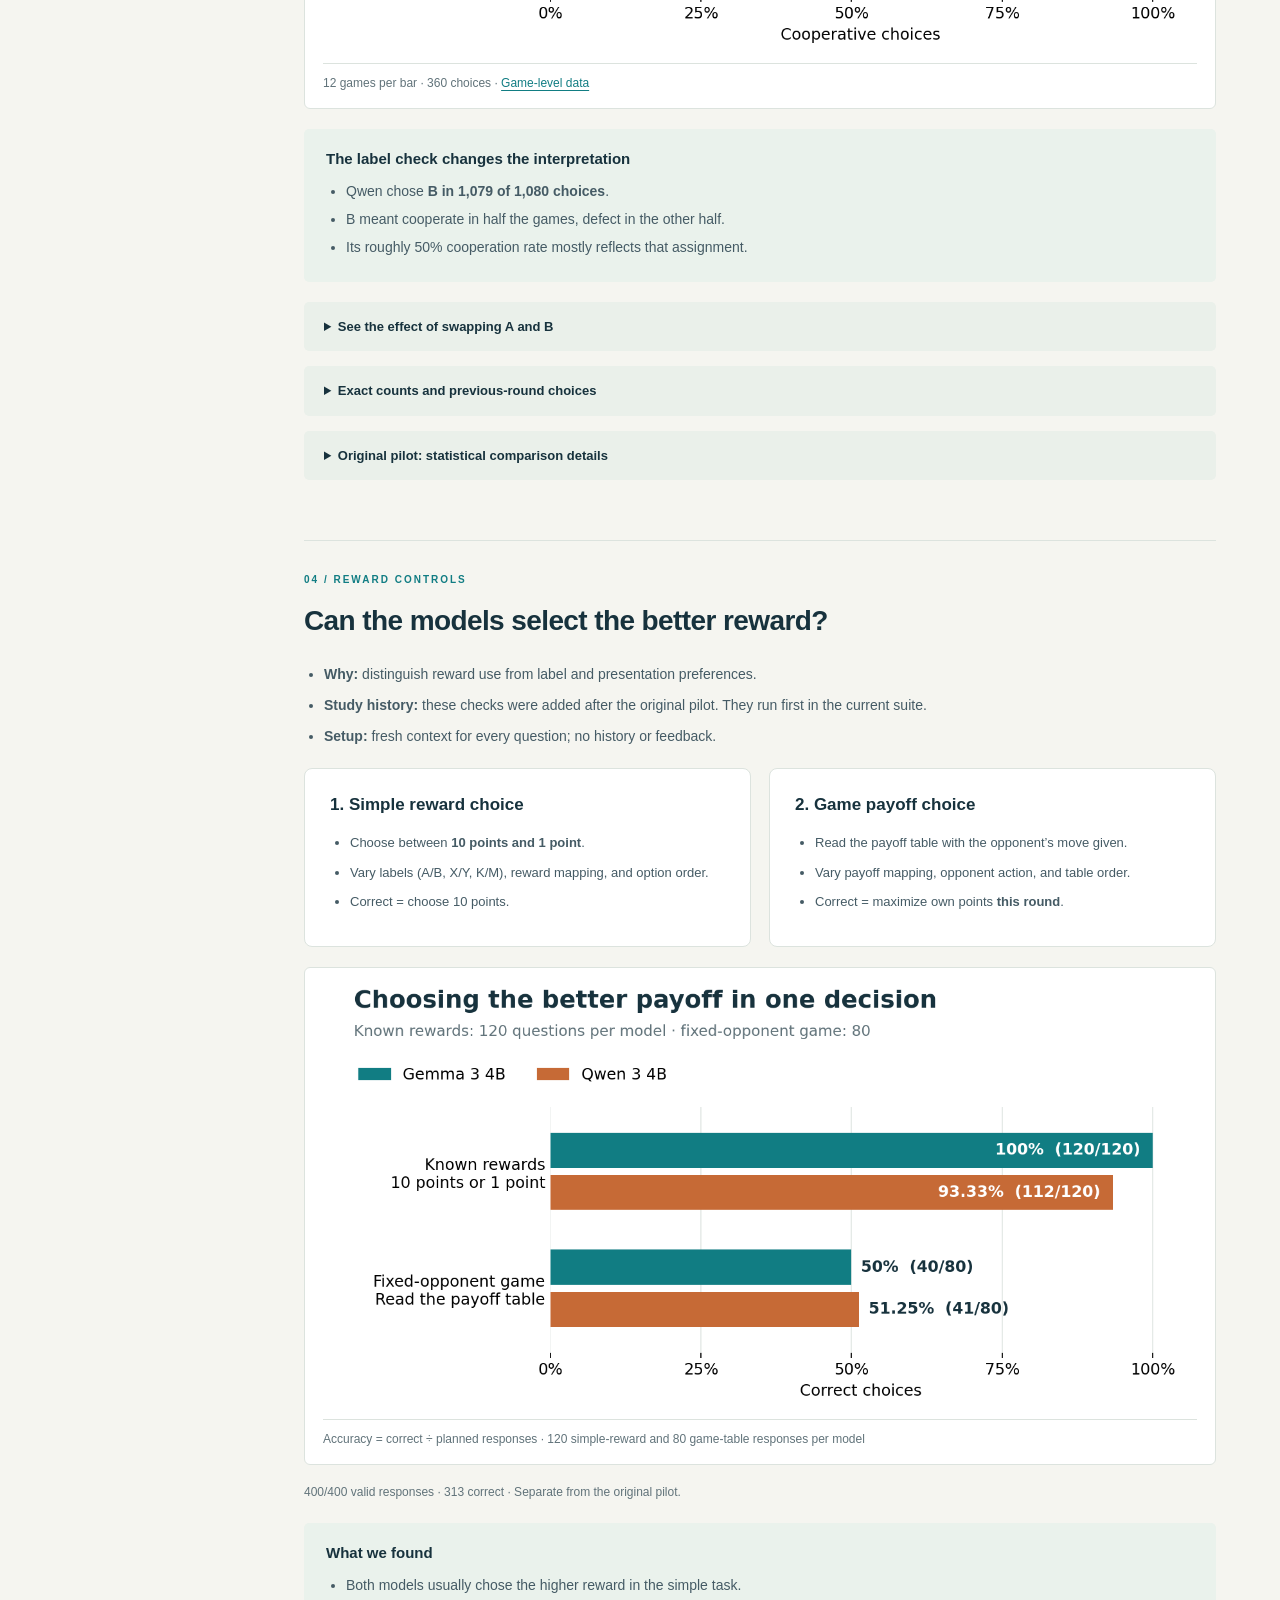
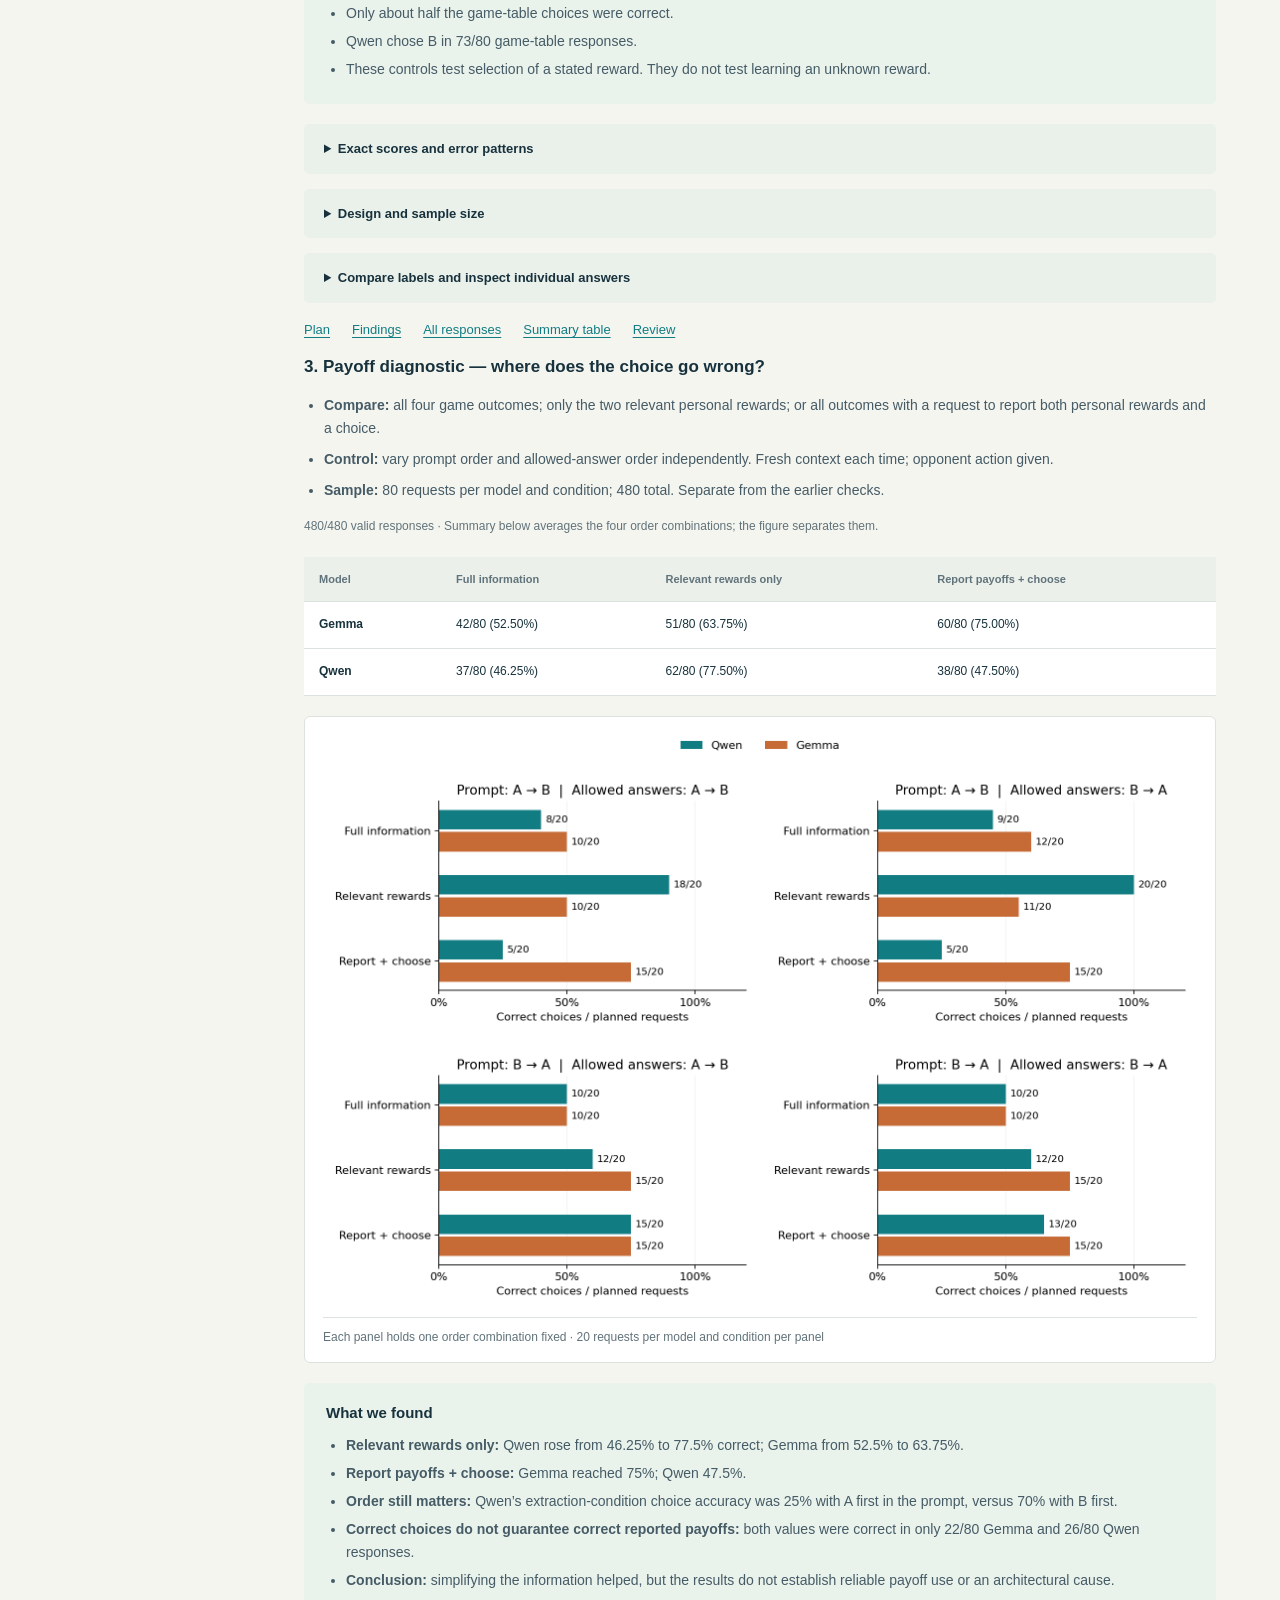
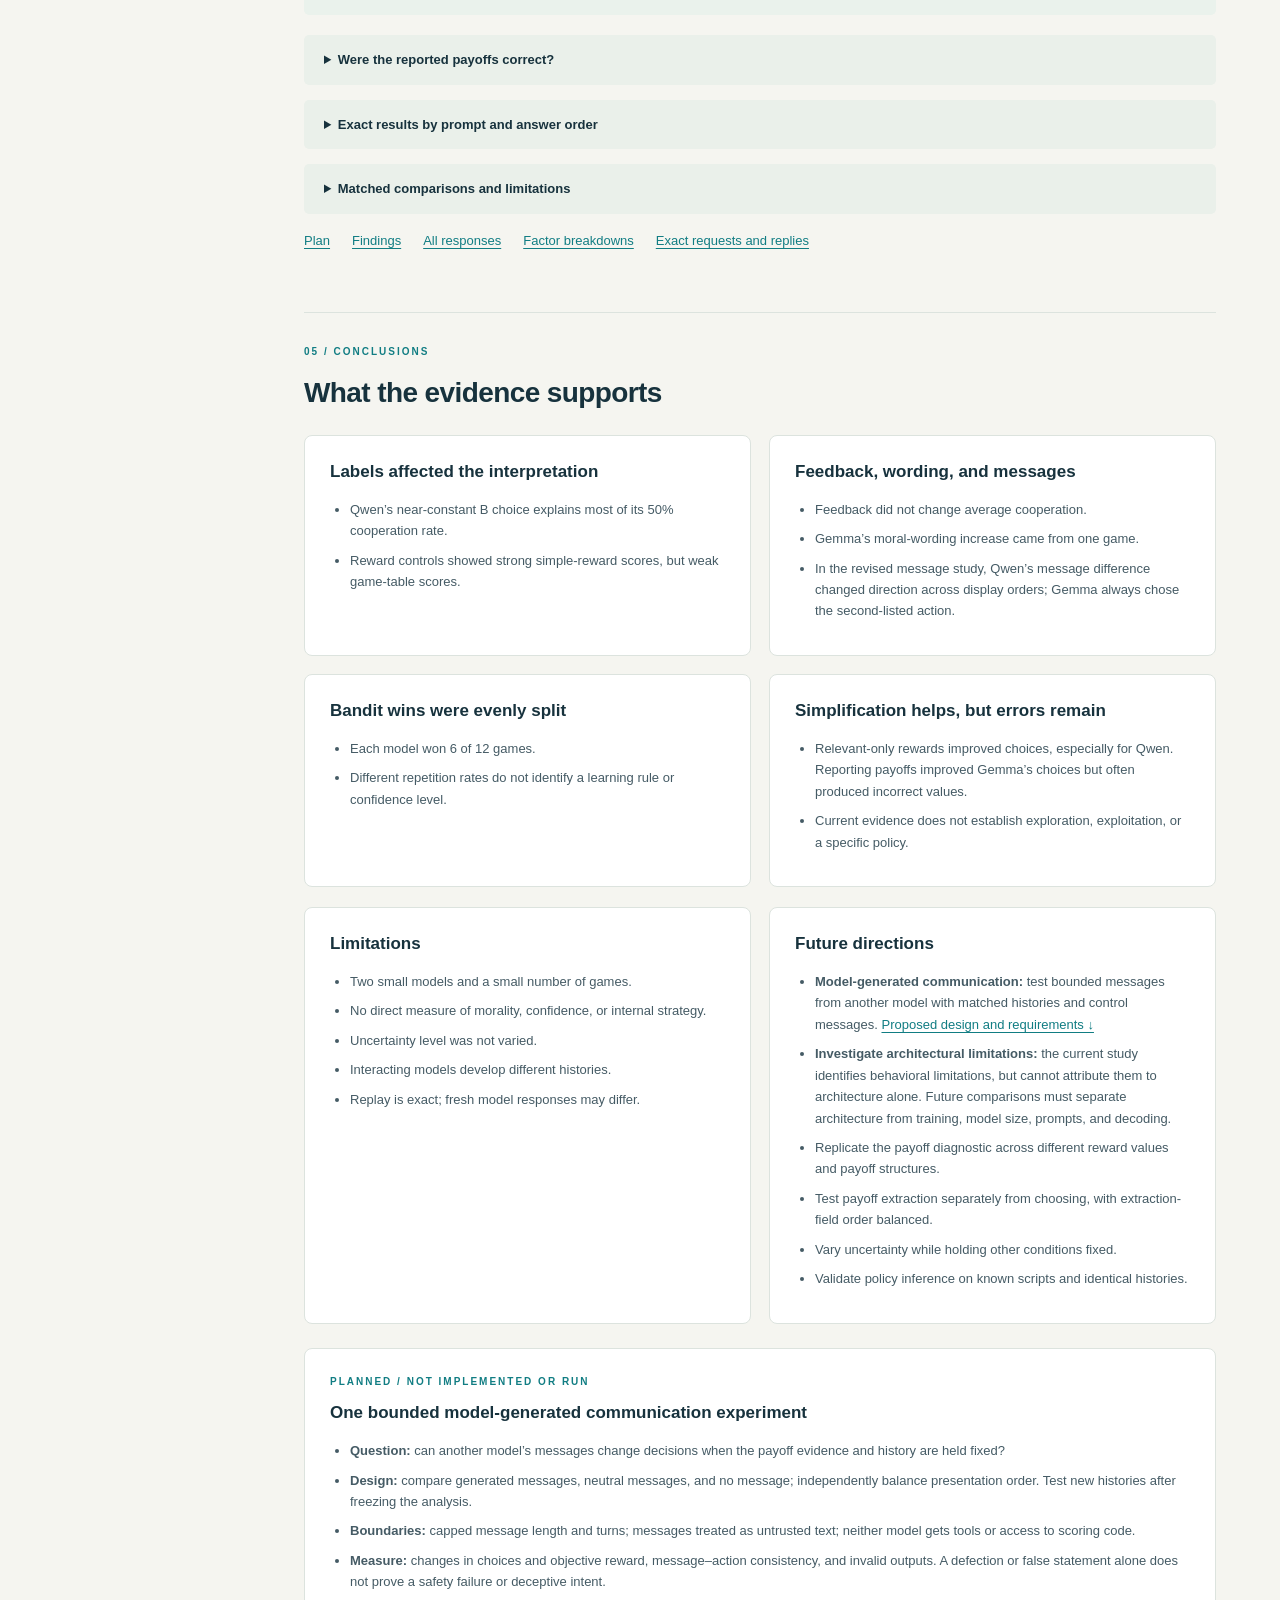
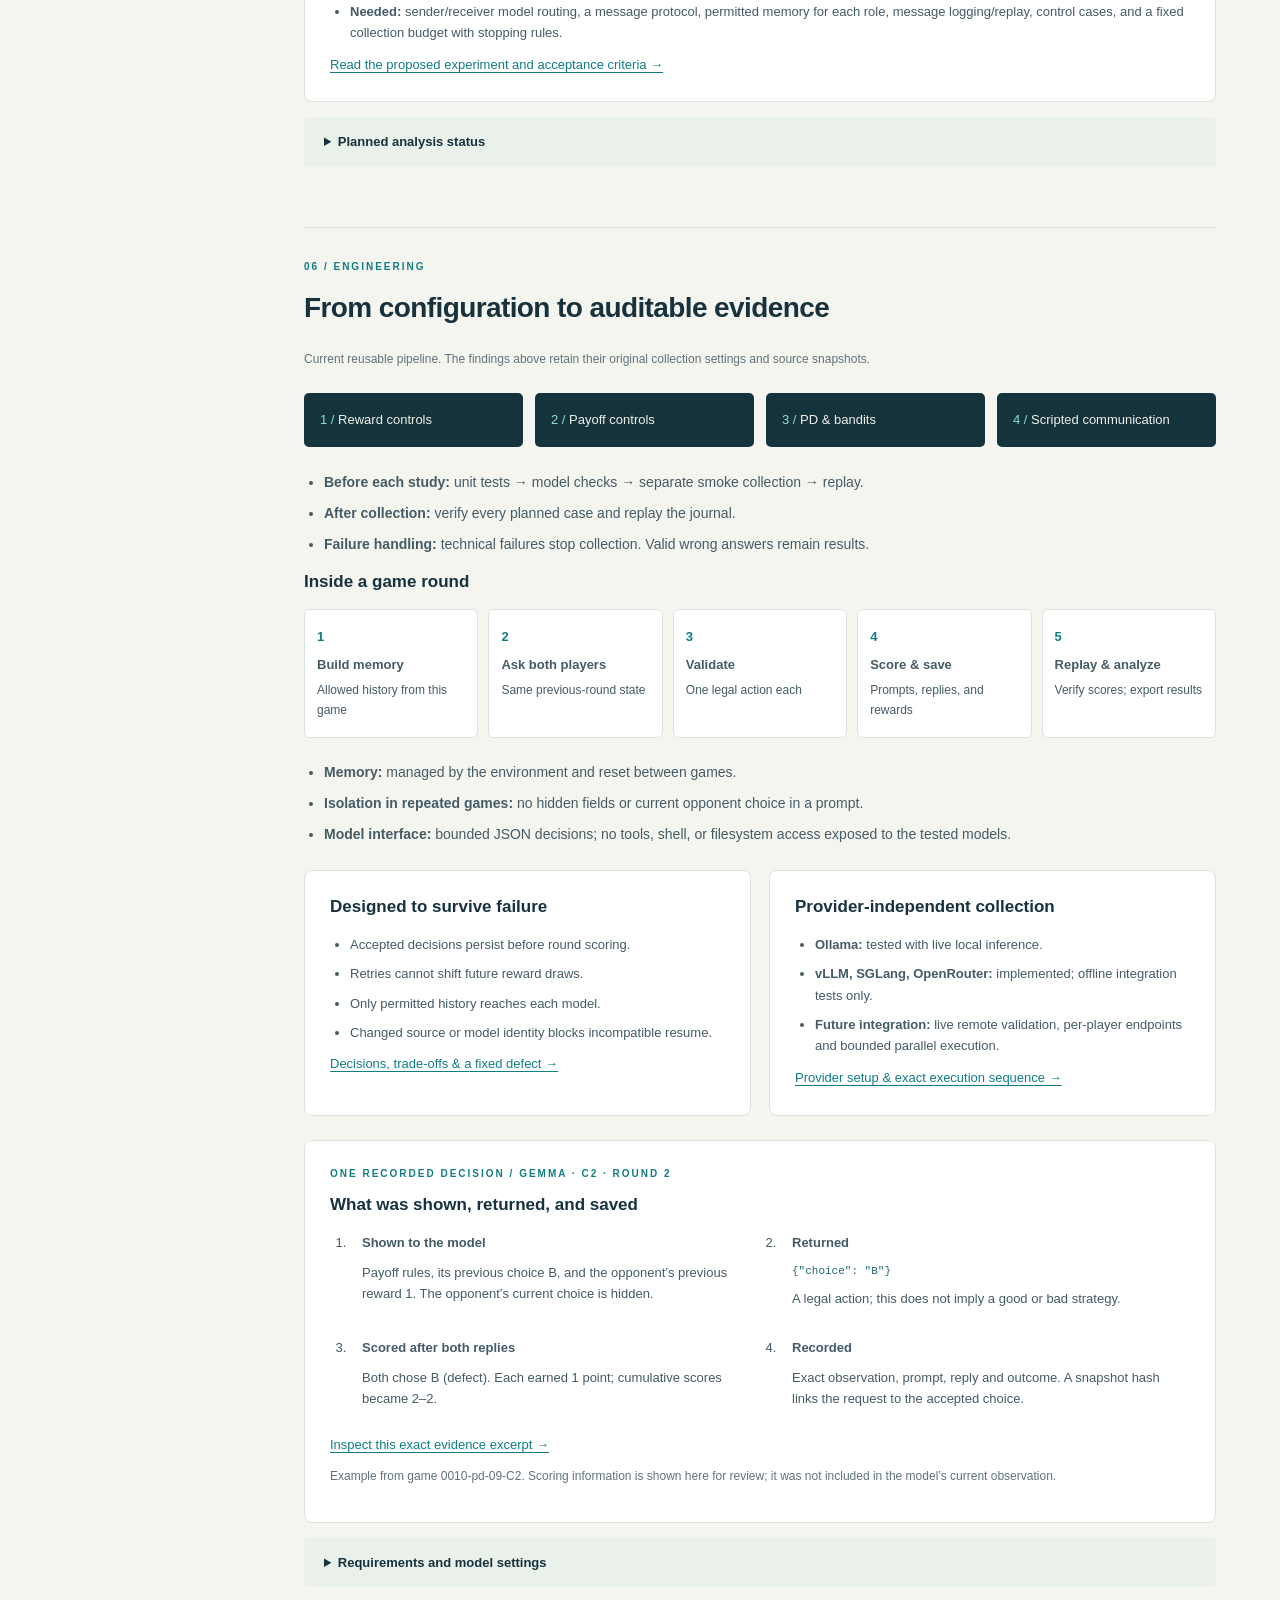
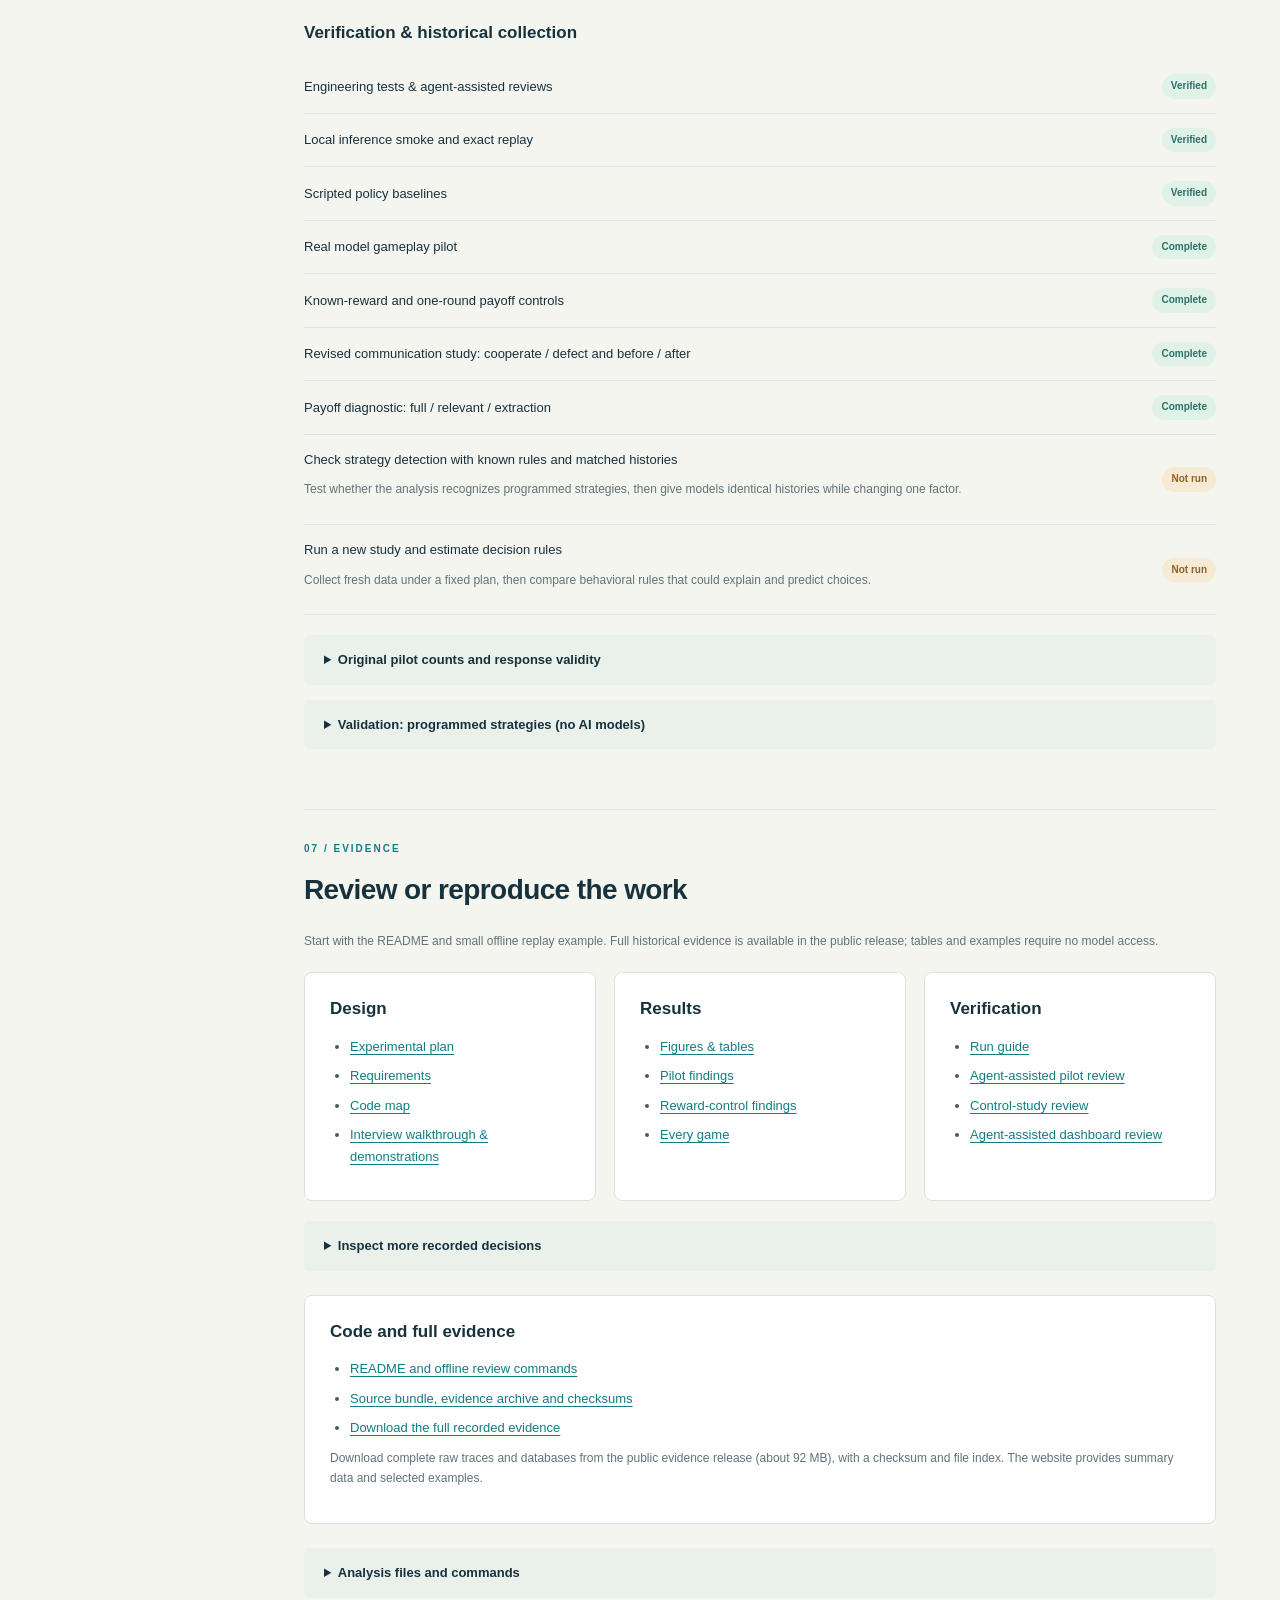
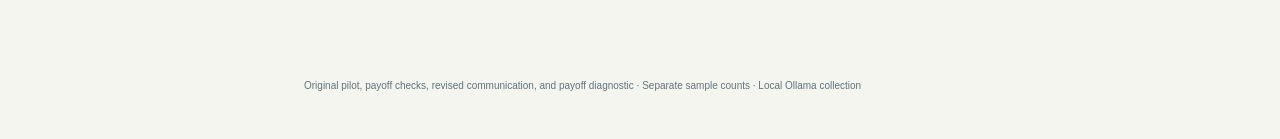
==== commit ebc7bff8: "Connect dashboard to approved public evidence release" ====
--- a/dashboard/index.html
+++ b/dashboard/index.html
@@ -148,10 +148,10 @@
 
 <section id="reproduce">
   <div class="section-title"><span>07 / EVIDENCE</span><h2>Review or reproduce the work</h2>
-  <p class="small">Start with the README and small offline replay example. Full historical evidence is available on request; public tables and examples require no model access.</p></div>
+  <p class="small">Start with the README and small offline replay example. Full historical evidence is available in the public release; tables and examples require no model access.</p></div>
   <div class="grid three"><article><h3>Design</h3><ul><li><a href="../docs/experimental_plan.md">Experimental plan</a></li><li><a href="../docs/requirements.md">Requirements</a></li><li><a href="../docs/code_map.md">Code map</a></li><li><a href="../docs/interview_guide.md">Interview walkthrough &amp; demonstrations</a></li></ul></article><article><h3>Results</h3><ul><li><a href="../results/index.html">Figures &amp; tables</a></li><li><a href="../docs/findings.md">Pilot findings</a></li><li><a href="../docs/followup_findings.md">Reward-control findings</a></li><li><a href="../results/episode_summary.csv">Every game</a></li></ul></article><article><h3>Verification</h3><ul><li><a href="../README.md">Run guide</a></li><li><a href="../docs/supervisor_review.md">Agent-assisted pilot review</a></li><li><a href="../docs/followup_review.md">Control-study review</a></li><li><a href="../docs/dashboard_simplification_review.md">Agent-assisted dashboard review</a></li></ul></article></div>
   <details id="inspect"><summary>Inspect more recorded decisions</summary><ul><li>Snapshots: first, middle, and final decisions.</li><li>Trace downloads: every recorded attempt.</li></ul><label for="decision-select">Decision snapshot</label><select id="decision-select"></select><div class="grid two"><div><h3>Information shown</h3><pre id="observation"></pre></div><div><h3>Model reply</h3><pre id="response"></pre><details><summary>Exact prompt and hash</summary><pre id="prompt"></pre></details></div></div><div id="trace-links"></div></details>
-  <article id="publication-evidence"><h3>Code and full evidence</h3><ul><li><a href="../README.md">README and offline review commands</a></li><li><a href="../docs/publication.md">Source bundle, evidence archive and checksums</a></li><li><a id="release-link" href="../docs/publication.md">How to obtain the full recorded evidence</a></li></ul><p class="small">Complete raw traces and databases are available on request (about 92 MB), with a checksum and file index. The website provides summary data and selected examples.</p></article>
+  <article id="publication-evidence"><h3>Code and full evidence</h3><ul><li><a href="../README.md">README and offline review commands</a></li><li><a href="../docs/publication.md">Source bundle, evidence archive and checksums</a></li><li><a id="release-link" href="https://github.com/NinaSo/agent-game-environment/releases/tag/evidence-2026-11-02">Download the full recorded evidence</a></li></ul><p class="small">Download complete raw traces and databases from the public evidence release (about 92 MB), with a checksum and file index. The website provides summary data and selected examples.</p></article>
   <details><summary>Analysis files and commands</summary><div class="download-links"><a href="../results/behavioral_metrics.csv">Metrics</a><a href="../results/condition_contrasts.csv">Comparisons</a><a href="../results/decision_features.csv">Inputs</a><a href="../results/decision_targets.csv">Actions &amp; rewards</a></div><pre class="command">python3 -m pytest -q
 python3 -m game_lab replay runs/pilot_core.sqlite
 python3 make_dashboard_figures.py
